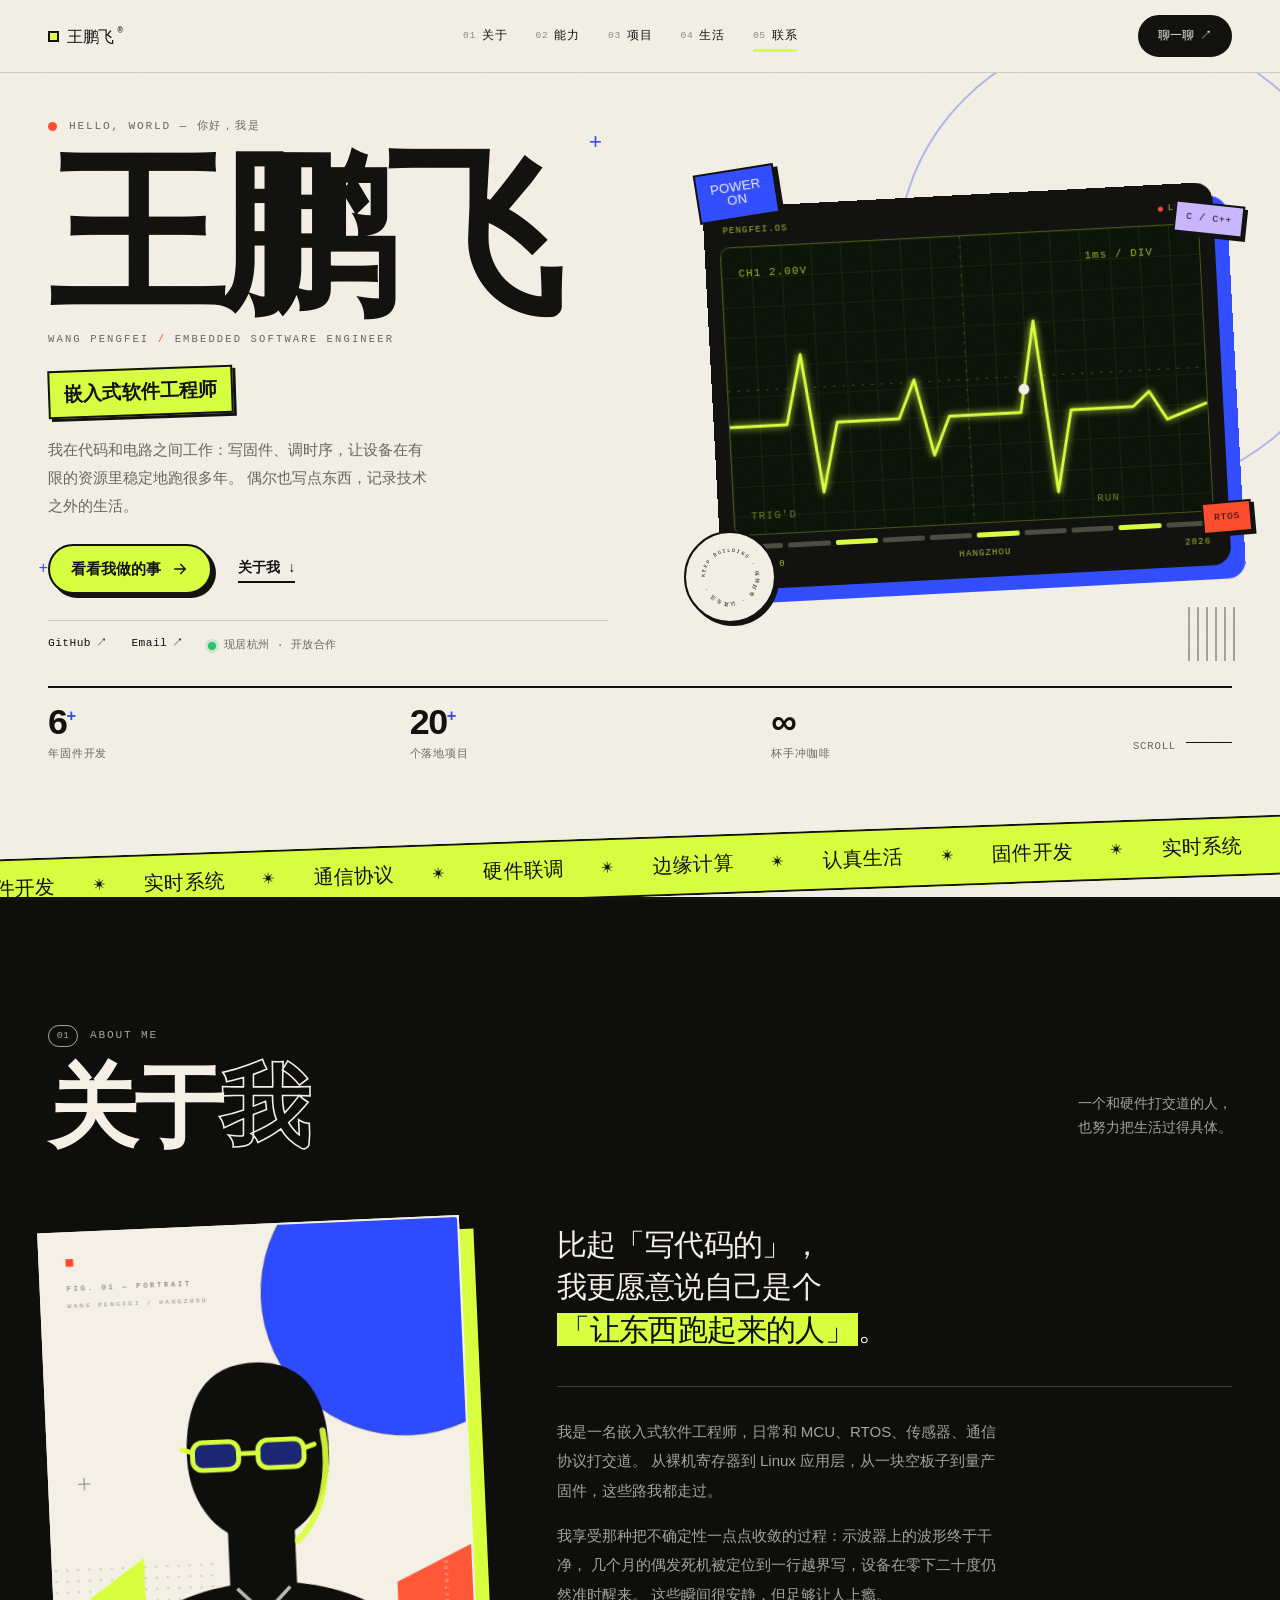
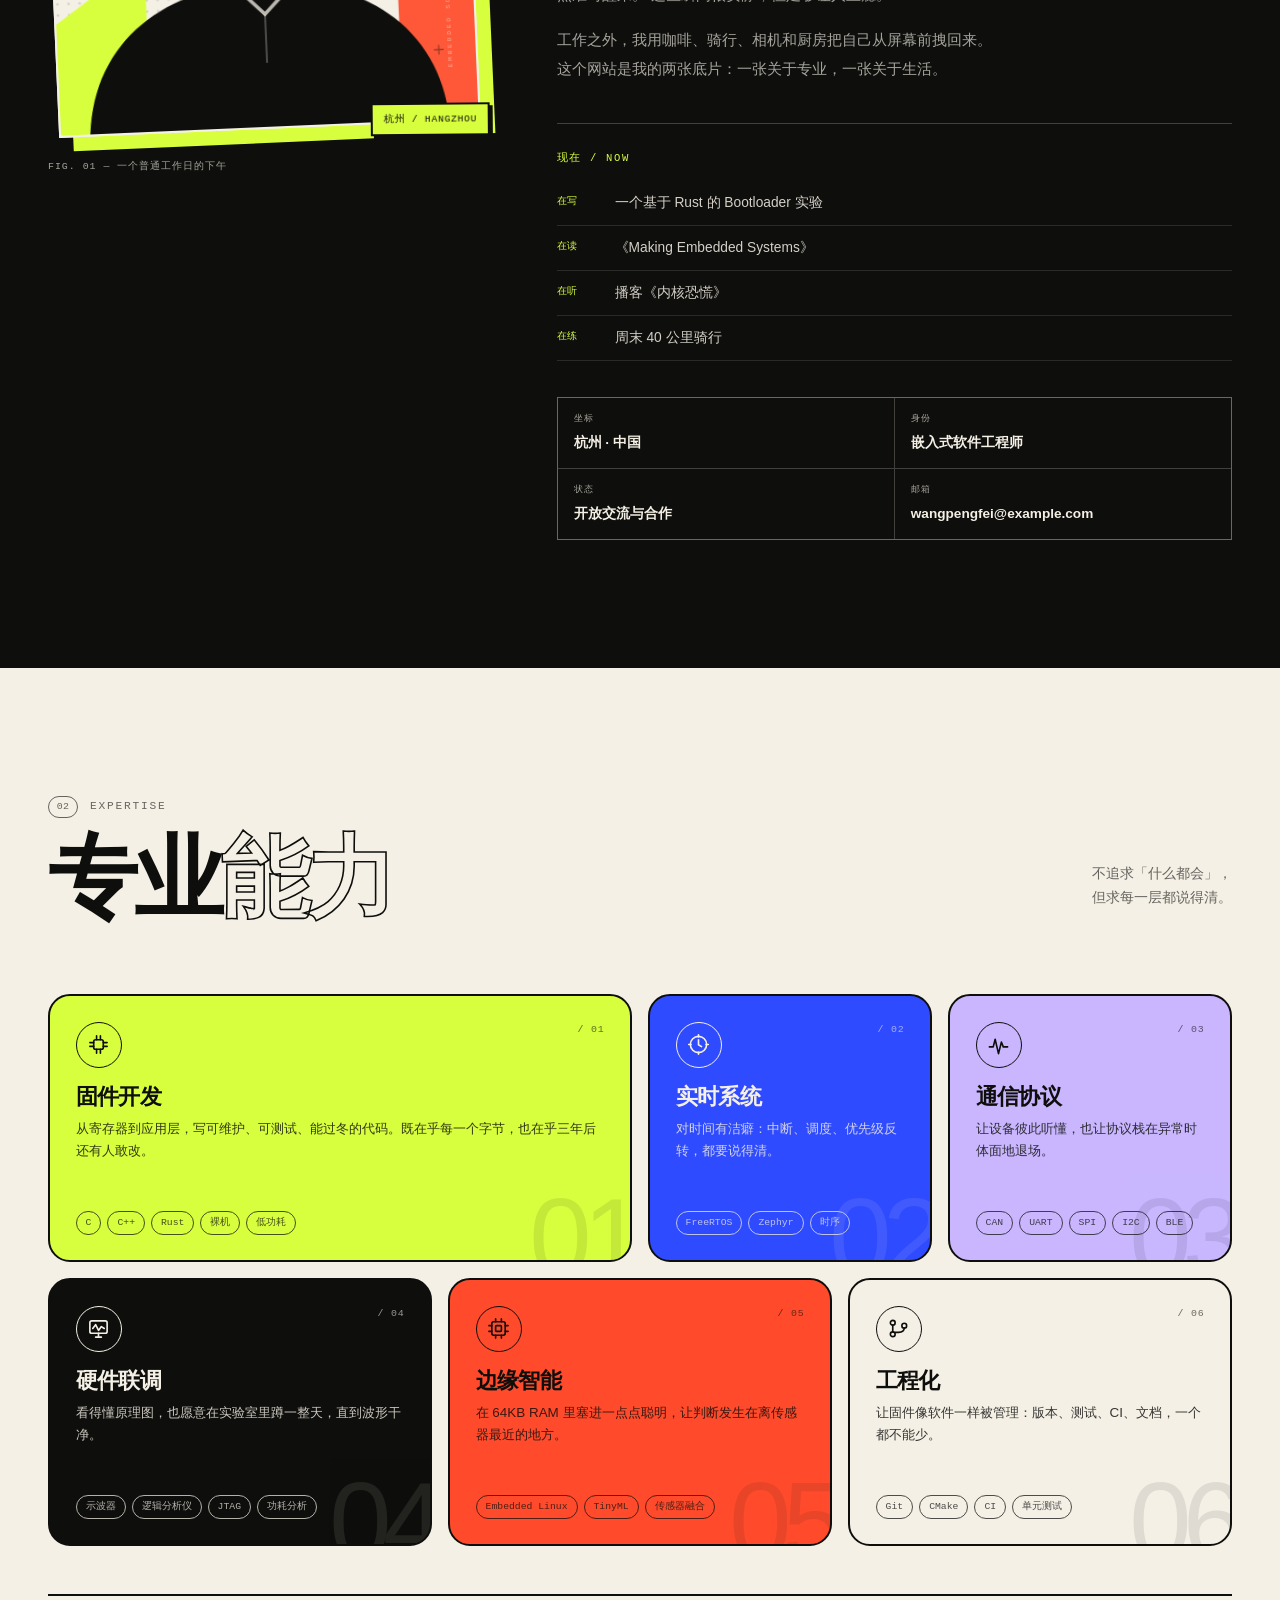
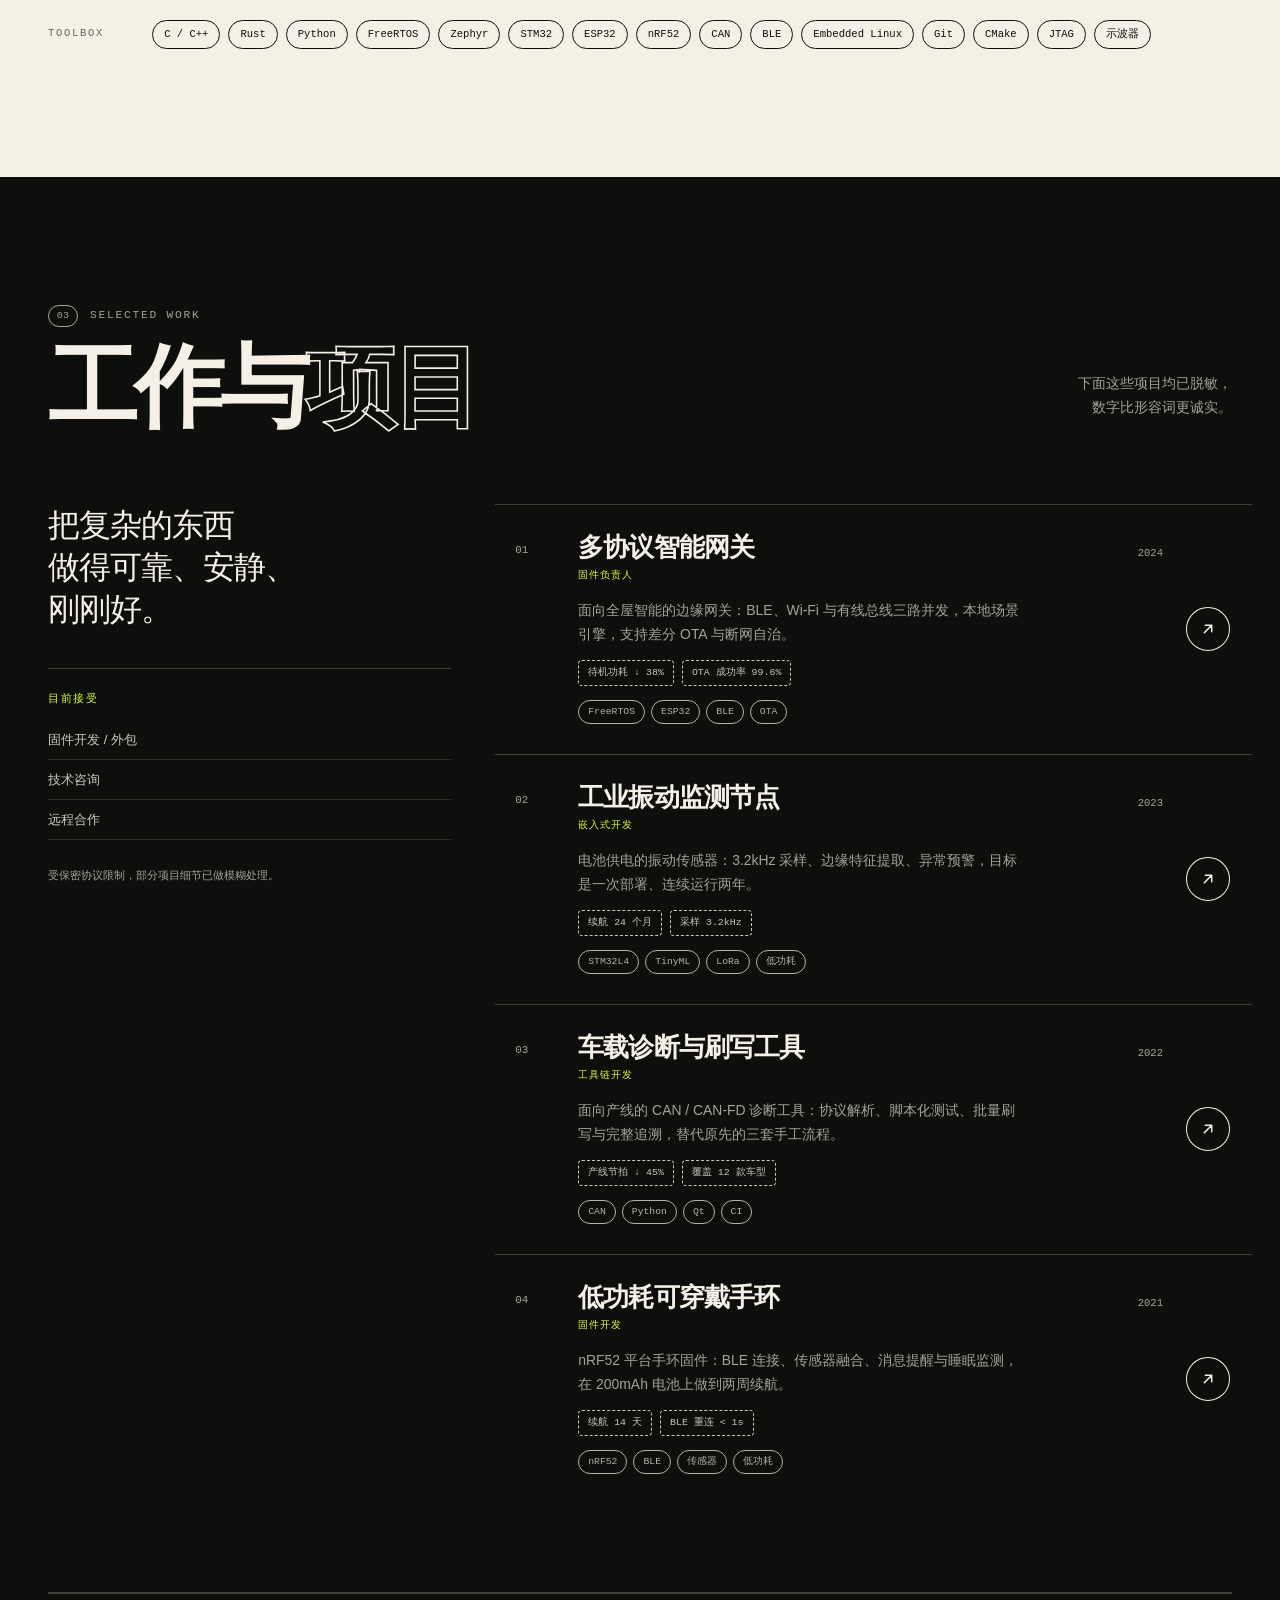
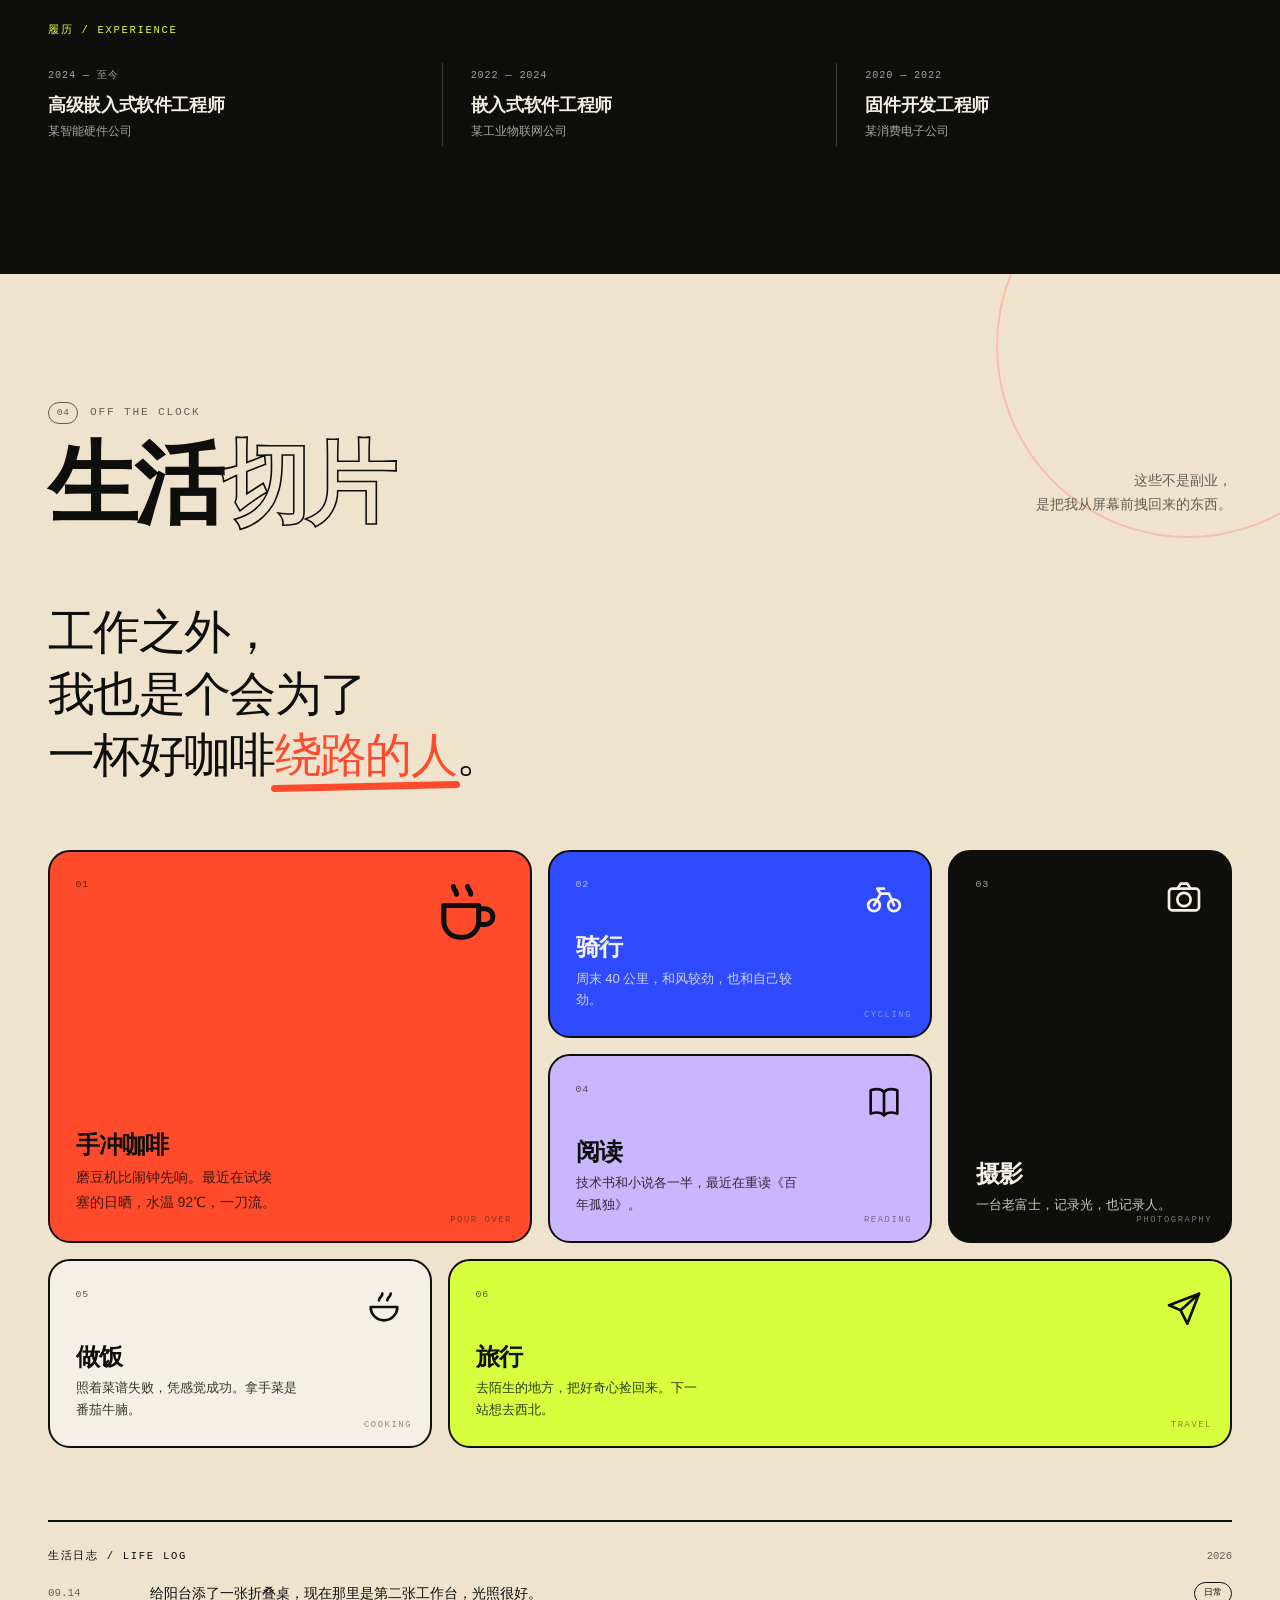
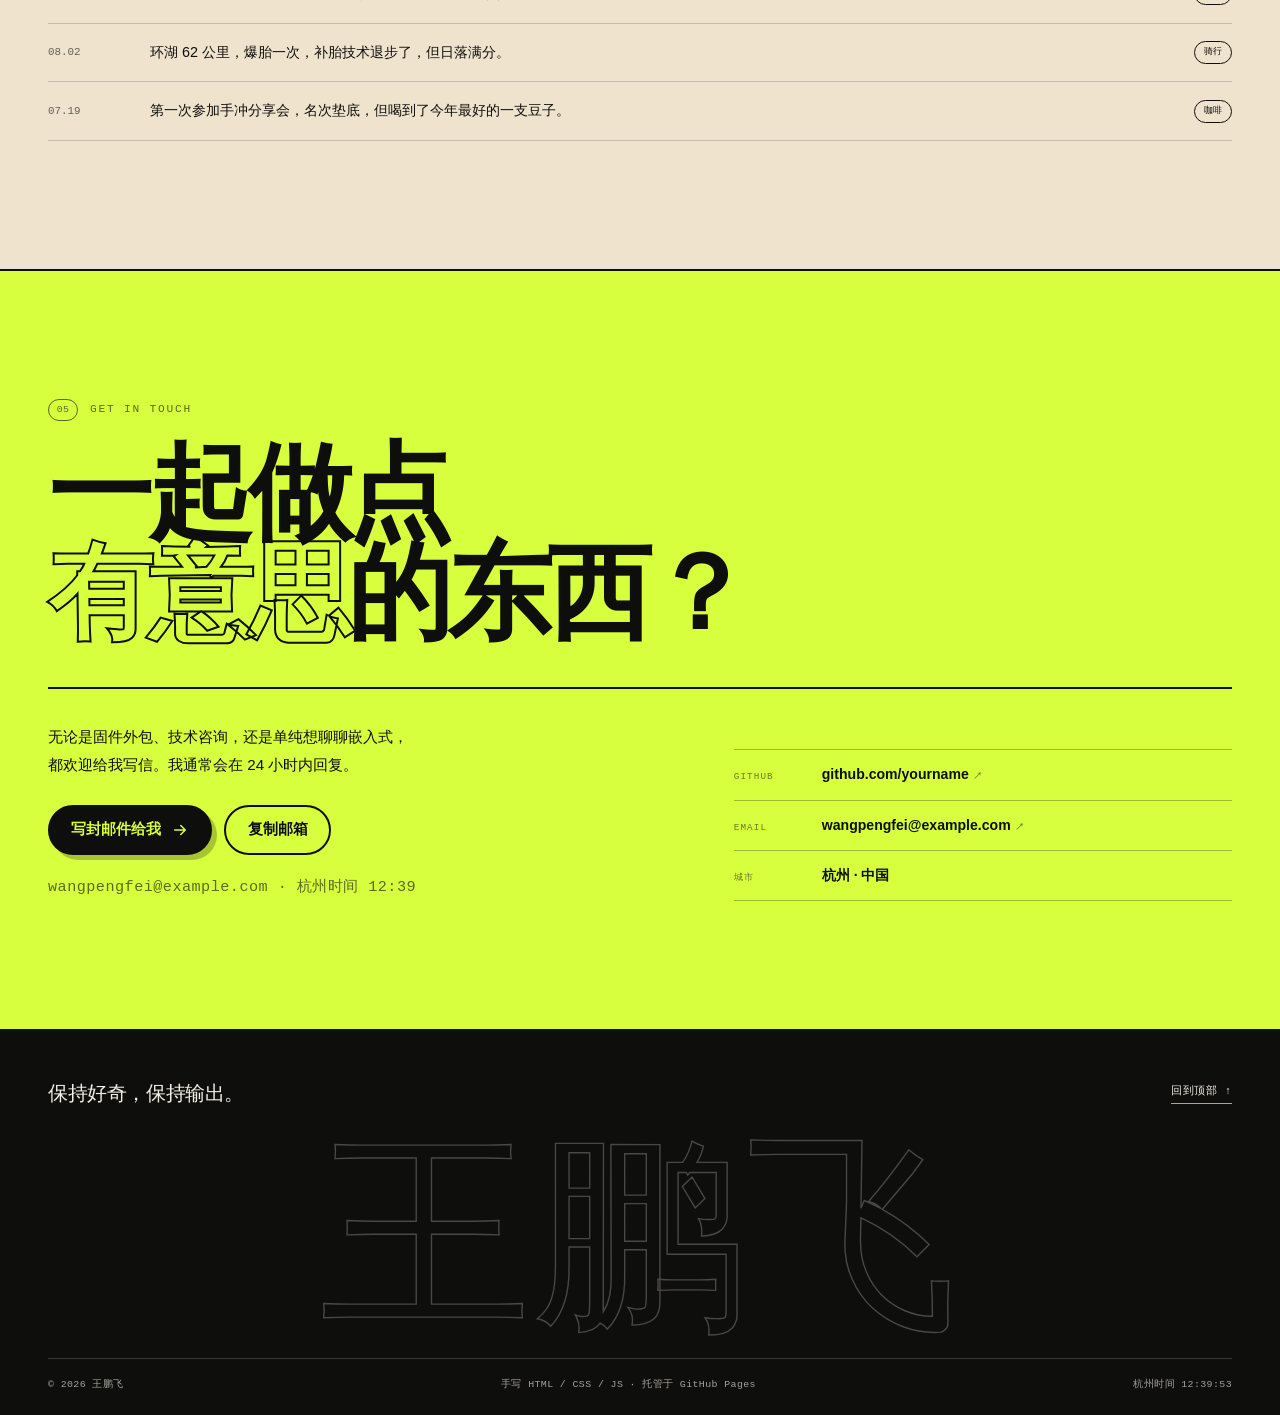
==== index.html @ 404ec899 "Initial personal website" ====
<!DOCTYPE html>
<html lang="zh-CN" class="no-js">
<head>
  <meta charset="utf-8">
  <meta name="viewport" content="width=device-width, initial-scale=1">
  <title>王鹏飞 — 嵌入式软件工程师</title>
  <meta name="description" content="王鹏飞的个人网站：嵌入式软件工程师，写固件、调时序、和示波器较劲，也认真生活。">
  <meta name="author" content="王鹏飞">
  <meta name="theme-color" content="#F4F0E6">
  <link rel="icon" href="assets/img/favicon.svg" type="image/svg+xml">
  <link rel="stylesheet" href="assets/css/style.css">

  <meta property="og:type" content="profile">
  <meta property="og:locale" content="zh_CN">
  <meta property="og:title" content="王鹏飞 — 嵌入式软件工程师">
  <meta property="og:description" content="写固件、调时序，也认真生活。">
  <!-- 有了正式域名后，取消注释并替换成你的地址 -->
  <!-- <link rel="canonical" href="https://yourname.github.io/"> -->
  <!-- <meta property="og:url" content="https://yourname.github.io/"> -->
  <!-- <meta property="og:image" content="https://yourname.github.io/assets/img/og-cover.png"> -->

  <script>document.documentElement.classList.remove('no-js');document.documentElement.classList.add('js');</script>
  <script type="application/ld+json">
  {
    "@context": "https://schema.org",
    "@type": "Person",
    "name": "王鹏飞",
    "jobTitle": "嵌入式软件工程师",
    "description": "嵌入式软件工程师，关注固件开发、实时系统与边缘计算。",
    "url": "https://yourname.github.io/",
    "sameAs": ["https://github.com/yourname"],
    "address": {
      "@type": "PostalAddress",
      "addressLocality": "杭州",
      "addressCountry": "CN"
    }
  }
  </script>
</head>
<body>

  <a class="skip-link" href="#main">跳到主要内容</a>
  <div class="grain" aria-hidden="true"></div>
  <div class="progress" aria-hidden="true"><span id="progressBar"></span></div>

  <header class="site-header" id="siteHeader">
    <div class="header-inner">
      <a class="brand" href="#top" aria-label="王鹏飞，回到页面顶部">
        <span class="brand-dot" aria-hidden="true"></span>
        王鹏飞<span class="brand-reg" aria-hidden="true">®</span>
      </a>

      <nav class="nav" id="siteNav" aria-label="主导航">
        <a href="#about"><span class="nav-num">01</span>关于</a>
        <a href="#skills"><span class="nav-num">02</span>能力</a>
        <a href="#work"><span class="nav-num">03</span>项目</a>
        <a href="#life"><span class="nav-num">04</span>生活</a>
        <a href="#contact"><span class="nav-num">05</span>联系</a>
      </nav>

      <div class="header-actions">
        <a class="header-cta" href="#contact">聊一聊 <span aria-hidden="true">↗</span></a>
        <button class="nav-toggle" id="navToggle" type="button" aria-expanded="false" aria-controls="siteNav">
          <span class="nav-toggle-label">菜单</span>
          <span class="nav-toggle-icon" aria-hidden="true"><i></i><i></i></span>
        </button>
      </div>
    </div>
  </header>

  <main id="main">

    <!-- ============ HERO ============ -->
    <section class="hero" id="top" aria-labelledby="heroTitle">
      <div class="hero-deco" aria-hidden="true">
        <span class="hero-ring"></span>
        <span class="hero-plus hero-plus--1">+</span>
        <span class="hero-plus hero-plus--2">+</span>
        <span class="hero-bars"></span>
      </div>

      <div class="container hero-grid">
        <div class="hero-copy">
          <p class="eyebrow reveal"><span class="pulse-dot" aria-hidden="true"></span>HELLO, WORLD — 你好，我是</p>
          <h1 class="hero-name reveal" id="heroTitle" style="--delay:.06s">王鹏飞</h1>
          <p class="hero-en reveal" style="--delay:.1s">WANG PENGFEI <span aria-hidden="true">/</span> EMBEDDED SOFTWARE ENGINEER</p>
          <p class="hero-role reveal" style="--delay:.16s"><span>嵌入式软件工程师</span></p>
          <p class="hero-intro reveal" style="--delay:.22s">
            我在代码和电路之间工作：写固件、调时序，让设备在有限的资源里稳定地跑很多年。
            偶尔也写点东西，记录技术之外的生活。
          </p>

          <div class="hero-actions reveal" style="--delay:.28s">
            <a class="btn" href="#work">
              看看我做的事
              <svg viewBox="0 0 24 24" fill="none" stroke="currentColor" stroke-width="2" stroke-linecap="round" stroke-linejoin="round" aria-hidden="true"><path d="M5 12h14M13 6l6 6-6 6"/></svg>
            </a>
            <a class="link-arrow" href="#about">关于我 <span aria-hidden="true">↓</span></a>
          </div>

          <ul class="hero-social reveal" style="--delay:.34s">
            <li><a href="https://github.com/yourname" target="_blank" rel="noopener">GitHub <span aria-hidden="true">↗</span></a></li>
            <li><a href="mailto:wangpengfei@example.com">Email <span aria-hidden="true">↗</span></a></li>
            <li class="hero-location"><span class="status-dot" aria-hidden="true"></span>现居杭州 · 开放合作</li>
          </ul>
        </div>

        <div class="hero-visual reveal" style="--delay:.2s">
          <div class="tilt-wrap" data-tilt-wrap>
            <div class="scope" data-tilt>
              <div class="scope-head">
                <span>PENGFEI.OS</span>
                <span class="scope-live"><i aria-hidden="true"></i>LIVE</span>
              </div>

              <div class="scope-screen">
                <svg viewBox="0 0 400 240" role="img" aria-labelledby="scopeTitle scopeDesc">
                  <title id="scopeTitle">示波器波形示意图</title>
                  <desc id="scopeDesc">一条在网格上跳动的信号波形，代表嵌入式系统的实时节拍。</desc>
                  <defs>
                    <pattern id="scopeGrid" width="25" height="25" patternUnits="userSpaceOnUse">
                      <path d="M25 0H0V25" fill="none" stroke="#D8FF3E" stroke-opacity=".13" stroke-width="1"/>
                    </pattern>
                    <filter id="scopeGlow" x="-30%" y="-30%" width="160%" height="160%">
                      <feGaussianBlur stdDeviation="3.2" result="blur"/>
                      <feMerge>
                        <feMergeNode in="blur"/>
                        <feMergeNode in="SourceGraphic"/>
                      </feMerge>
                    </filter>
                  </defs>
                  <rect width="400" height="240" fill="#081005"/>
                  <rect width="400" height="240" fill="url(#scopeGrid)"/>
                  <line x1="0" y1="120" x2="400" y2="120" stroke="#D8FF3E" stroke-opacity=".22" stroke-dasharray="2 6"/>
                  <line x1="200" y1="0" x2="200" y2="240" stroke="#D8FF3E" stroke-opacity=".22" stroke-dasharray="2 6"/>

                  <path id="wavePath" d="M0 150 L34 150 L48 150 L62 92 L76 208 L90 150 L142 150 L156 118 L170 182 L184 150 L244 150 L258 74 L272 218 L286 150 L338 150 L352 138 L366 162 L400 150"
                        fill="none" stroke="#D8FF3E" stroke-width="2.4" stroke-linejoin="round" filter="url(#scopeGlow)"/>
                  <circle class="scope-dot" r="4.5" fill="#F4F0E6">
                    <animateMotion dur="5.5s" repeatCount="indefinite">
                      <mpath href="#wavePath"/>
                    </animateMotion>
                  </circle>

                  <text x="14" y="24" fill="#D8FF3E" fill-opacity=".7" font-family="Consolas, monospace" font-size="9" letter-spacing="1">CH1 2.00V</text>
                  <text x="304" y="24" fill="#D8FF3E" fill-opacity=".7" font-family="Consolas, monospace" font-size="9" letter-spacing="1">1ms / DIV</text>
                  <text x="14" y="228" fill="#D8FF3E" fill-opacity=".45" font-family="Consolas, monospace" font-size="9" letter-spacing="1">TRIG'D</text>
                  <text x="304" y="228" fill="#D8FF3E" fill-opacity=".45" font-family="Consolas, monospace" font-size="9" letter-spacing="1">RUN</text>
                </svg>
              </div>

              <div class="scope-pins" aria-hidden="true">
                <i></i><i></i><i></i><i></i><i></i><i></i><i></i><i></i><i></i><i></i>
              </div>

              <div class="scope-foot">
                <span>FW v1.0</span>
                <span>HANGZHOU</span>
                <span>2026</span>
              </div>
            </div>
          </div>

          <div class="sticker" aria-hidden="true">POWER<br>ON</div>
          <div class="badge-spin" aria-hidden="true">
            <svg viewBox="0 0 120 120">
              <defs>
                <path id="badgeCircle" d="M60,60 m-42,0 a42,42 0 1,1 84,0 a42,42 0 1,1 -84,0"/>
              </defs>
              <text font-size="8.4" letter-spacing="2.6" fill="#0E0E0C" font-family="Consolas, monospace">
                <textPath href="#badgeCircle">KEEP BUILDING · 保持好奇 · 认真生活 · </textPath>
              </text>
            </svg>
          </div>
          <div class="float-tag float-tag--1" aria-hidden="true">C / C++</div>
          <div class="float-tag float-tag--2" aria-hidden="true">RTOS</div>
        </div>
      </div>

      <div class="container hero-stats reveal">
        <div><strong>6<sup>+</sup></strong><span>年固件开发</span></div>
        <div><strong>20<sup>+</sup></strong><span>个落地项目</span></div>
        <div><strong>∞</strong><span>杯手冲咖啡</span></div>
        <a class="scroll-hint" href="#about" aria-label="向下滚动到关于我">
          <span>SCROLL</span>
          <span class="scroll-hint-line" aria-hidden="true"></span>
        </a>
      </div>
    </section>

    <!-- ============ TICKER ============ -->
    <div class="ticker-wrap" aria-hidden="true">
      <div class="ticker">
        <div class="ticker-track">
          <div class="ticker-group">
            <span>固件开发</span><span class="sep">✳</span>
            <span>实时系统</span><span class="sep">✳</span>
            <span>通信协议</span><span class="sep">✳</span>
            <span>硬件联调</span><span class="sep">✳</span>
            <span>边缘计算</span><span class="sep">✳</span>
            <span>认真生活</span><span class="sep">✳</span>
          </div>
          <div class="ticker-group">
            <span>固件开发</span><span class="sep">✳</span>
            <span>实时系统</span><span class="sep">✳</span>
            <span>通信协议</span><span class="sep">✳</span>
            <span>硬件联调</span><span class="sep">✳</span>
            <span>边缘计算</span><span class="sep">✳</span>
            <span>认真生活</span><span class="sep">✳</span>
          </div>
        </div>
      </div>
    </div>

    <!-- ============ ABOUT ============ -->
    <section class="section section--dark about" id="about" aria-labelledby="aboutTitle">
      <div class="container">
        <div class="section-head">
          <div>
            <p class="eyebrow reveal"><span class="eyebrow-num">01</span>ABOUT ME</p>
            <h2 class="section-title reveal" id="aboutTitle">关于<span class="outline">我</span></h2>
          </div>
          <p class="section-note reveal">一个和硬件打交道的人，<br>也努力把生活过得具体。</p>
        </div>

        <div class="about-grid">
          <div class="about-media reveal">
            <div class="portrait-frame tilt-wrap" data-tilt-wrap>
              <img src="assets/img/portrait.svg" alt="王鹏飞的头像插画，占位图，可替换为真人照片" width="600" height="720" data-tilt>
              <span class="portrait-tag">杭州 / HANGZHOU</span>
            </div>
            <p class="media-caption">FIG. 01 — 一个普通工作日的下午</p>
          </div>

          <div class="about-copy">
            <p class="about-lead reveal">
              比起「写代码的」，<br>
              我更愿意说自己是个<br>
              <mark>「让东西跑起来的人」</mark>。
            </p>

            <div class="about-text reveal">
              <p>
                我是一名嵌入式软件工程师，日常和 MCU、RTOS、传感器、通信协议打交道。
                从裸机寄存器到 Linux 应用层，从一块空板子到量产固件，这些路我都走过。
              </p>
              <p>
                我享受那种把不确定性一点点收敛的过程：示波器上的波形终于干净，
                几个月的偶发死机被定位到一行越界写，设备在零下二十度仍然准时醒来。
                这些瞬间很安静，但足够让人上瘾。
              </p>
              <p>
                工作之外，我用咖啡、骑行、相机和厨房把自己从屏幕前拽回来。
                这个网站是我的两张底片：一张关于专业，一张关于生活。
              </p>
            </div>

            <div class="now reveal">
              <p class="mini-label">现在 / NOW</p>
              <ul>
                <li><span>在写</span>一个基于 Rust 的 Bootloader 实验</li>
                <li><span>在读</span>《Making Embedded Systems》</li>
                <li><span>在听</span>播客《内核恐慌》</li>
                <li><span>在练</span>周末 40 公里骑行</li>
              </ul>
            </div>

            <dl class="facts reveal">
              <div><dt>坐标</dt><dd>杭州 · 中国</dd></div>
              <div><dt>身份</dt><dd>嵌入式软件工程师</dd></div>
              <div><dt>状态</dt><dd>开放交流与合作</dd></div>
              <div><dt>邮箱</dt><dd>wangpengfei@example.com</dd></div>
            </dl>
          </div>
        </div>
      </div>
    </section>

    <!-- ============ SKILLS ============ -->
    <section class="section skills" id="skills" aria-labelledby="skillsTitle">
      <div class="container">
        <div class="section-head">
          <div>
            <p class="eyebrow reveal"><span class="eyebrow-num">02</span>EXPERTISE</p>
            <h2 class="section-title reveal" id="skillsTitle">专业<span class="outline">能力</span></h2>
          </div>
          <p class="section-note reveal">不追求「什么都会」，<br>但求每一层都说得清。</p>
        </div>

        <div class="bento">
          <article class="skill-card skill-card--acid skill-card--wide reveal">
            <div class="skill-top">
              <span class="skill-icon" aria-hidden="true">
                <svg viewBox="0 0 24 24" fill="none" stroke="currentColor" stroke-width="1.7" stroke-linecap="round" stroke-linejoin="round"><rect x="7" y="7" width="10" height="10" rx="2"/><path d="M10 3v4M14 3v4M10 17v4M14 17v4M3 10h4M3 14h4M17 10h4M17 14h4"/></svg>
              </span>
              <span class="skill-index">/ 01</span>
            </div>
            <div class="skill-body">
              <h3>固件开发</h3>
              <p>从寄存器到应用层，写可维护、可测试、能过冬的代码。既在乎每一个字节，也在乎三年后还有人敢改。</p>
            </div>
            <ul class="tags"><li>C</li><li>C++</li><li>Rust</li><li>裸机</li><li>低功耗</li></ul>
            <span class="skill-ghost" aria-hidden="true">01</span>
          </article>

          <article class="skill-card skill-card--blue reveal" style="--delay:.05s">
            <div class="skill-top">
              <span class="skill-icon" aria-hidden="true">
                <svg viewBox="0 0 24 24" fill="none" stroke="currentColor" stroke-width="1.7" stroke-linecap="round" stroke-linejoin="round"><circle cx="12" cy="12" r="8.5"/><path d="M12 7v5.2l3.2 2"/><path d="M12 1.8v2.4M12 19.8v2.4M1.8 12h2.4M19.8 12h2.4"/></svg>
              </span>
              <span class="skill-index">/ 02</span>
            </div>
            <div class="skill-body">
              <h3>实时系统</h3>
              <p>对时间有洁癖：中断、调度、优先级反转，都要说得清。</p>
            </div>
            <ul class="tags"><li>FreeRTOS</li><li>Zephyr</li><li>时序</li></ul>
            <span class="skill-ghost" aria-hidden="true">02</span>
          </article>

          <article class="skill-card skill-card--lilac reveal" style="--delay:.1s">
            <div class="skill-top">
              <span class="skill-icon" aria-hidden="true">
                <svg viewBox="0 0 24 24" fill="none" stroke="currentColor" stroke-width="1.7" stroke-linecap="round" stroke-linejoin="round"><path d="M2.5 14.5h4l2-8 3.5 15 3-12 2 5h4.5"/></svg>
              </span>
              <span class="skill-index">/ 03</span>
            </div>
            <div class="skill-body">
              <h3>通信协议</h3>
              <p>让设备彼此听懂，也让协议栈在异常时体面地退场。</p>
            </div>
            <ul class="tags"><li>CAN</li><li>UART</li><li>SPI</li><li>I2C</li><li>BLE</li></ul>
            <span class="skill-ghost" aria-hidden="true">03</span>
          </article>

          <article class="skill-card skill-card--ink reveal">
            <div class="skill-top">
              <span class="skill-icon" aria-hidden="true">
                <svg viewBox="0 0 24 24" fill="none" stroke="currentColor" stroke-width="1.7" stroke-linecap="round" stroke-linejoin="round"><rect x="3" y="4" width="18" height="13" rx="2"/><path d="M6 12l3-4 3 6 3-4 3 2"/><path d="M9 21h6M12 17v4"/></svg>
              </span>
              <span class="skill-index">/ 04</span>
            </div>
            <div class="skill-body">
              <h3>硬件联调</h3>
              <p>看得懂原理图，也愿意在实验室里蹲一整天，直到波形干净。</p>
            </div>
            <ul class="tags"><li>示波器</li><li>逻辑分析仪</li><li>JTAG</li><li>功耗分析</li></ul>
            <span class="skill-ghost" aria-hidden="true">04</span>
          </article>

          <article class="skill-card skill-card--verm reveal" style="--delay:.05s">
            <div class="skill-top">
              <span class="skill-icon" aria-hidden="true">
                <svg viewBox="0 0 24 24" fill="none" stroke="currentColor" stroke-width="1.7" stroke-linecap="round" stroke-linejoin="round"><rect x="5" y="5" width="14" height="14" rx="2"/><rect x="9" y="9" width="6" height="6" rx="1"/><path d="M9 2v3M15 2v3M9 19v3M15 19v3M2 9h3M2 15h3M19 9h3M19 15h3"/></svg>
              </span>
              <span class="skill-index">/ 05</span>
            </div>
            <div class="skill-body">
              <h3>边缘智能</h3>
              <p>在 64KB RAM 里塞进一点点聪明，让判断发生在离传感器最近的地方。</p>
            </div>
            <ul class="tags"><li>Embedded Linux</li><li>TinyML</li><li>传感器融合</li></ul>
            <span class="skill-ghost" aria-hidden="true">05</span>
          </article>

          <article class="skill-card skill-card--paper reveal" style="--delay:.1s">
            <div class="skill-top">
              <span class="skill-icon" aria-hidden="true">
                <svg viewBox="0 0 24 24" fill="none" stroke="currentColor" stroke-width="1.7" stroke-linecap="round" stroke-linejoin="round"><circle cx="6" cy="6" r="2.5"/><circle cx="6" cy="18" r="2.5"/><circle cx="18" cy="9" r="2.5"/><path d="M6 8.5v7"/><path d="M18 11.5c0 3.2-3 4.5-6 4.5H8.5"/></svg>
              </span>
              <span class="skill-index">/ 06</span>
            </div>
            <div class="skill-body">
              <h3>工程化</h3>
              <p>让固件像软件一样被管理：版本、测试、CI、文档，一个都不能少。</p>
            </div>
            <ul class="tags"><li>Git</li><li>CMake</li><li>CI</li><li>单元测试</li></ul>
            <span class="skill-ghost" aria-hidden="true">06</span>
          </article>
        </div>

        <div class="toolbox reveal">
          <p class="mini-label">TOOLBOX</p>
          <ul>
            <li>C / C++</li><li>Rust</li><li>Python</li><li>FreeRTOS</li><li>Zephyr</li>
            <li>STM32</li><li>ESP32</li><li>nRF52</li><li>CAN</li><li>BLE</li>
            <li>Embedded Linux</li><li>Git</li><li>CMake</li><li>JTAG</li><li>示波器</li>
          </ul>
        </div>
      </div>
    </section>

    <!-- ============ WORK ============ -->
    <section class="section section--dark work" id="work" aria-labelledby="workTitle">
      <div class="container">
        <div class="section-head">
          <div>
            <p class="eyebrow reveal"><span class="eyebrow-num">03</span>SELECTED WORK</p>
            <h2 class="section-title reveal" id="workTitle">工作与<span class="outline">项目</span></h2>
          </div>
          <p class="section-note reveal">下面这些项目均已脱敏，<br>数字比形容词更诚实。</p>
        </div>

        <div class="work-grid">
          <aside class="work-aside reveal">
            <p class="work-statement">把复杂的东西<br>做得可靠、安静、<br>刚刚好。</p>
            <div class="work-meta">
              <p class="mini-label">目前接受</p>
              <ul>
                <li>固件开发 / 外包</li>
                <li>技术咨询</li>
                <li>远程合作</li>
              </ul>
            </div>
            <p class="work-note">受保密协议限制，部分项目细节已做模糊处理。</p>
          </aside>

          <div class="projects">
            <article class="project reveal">
              <div class="project-index">01</div>
              <div class="project-main">
                <div class="project-head">
                  <h3>多协议智能网关</h3>
                  <span class="project-year">2024</span>
                </div>
                <p class="project-role">固件负责人</p>
                <p class="project-desc">面向全屋智能的边缘网关：BLE、Wi-Fi 与有线总线三路并发，本地场景引擎，支持差分 OTA 与断网自治。</p>
                <ul class="project-metrics">
                  <li>待机功耗 ↓ 38%</li>
                  <li>OTA 成功率 99.6%</li>
                </ul>
                <ul class="tags"><li>FreeRTOS</li><li>ESP32</li><li>BLE</li><li>OTA</li></ul>
              </div>
              <span class="project-arrow" aria-hidden="true">
                <svg viewBox="0 0 24 24" fill="none" stroke="currentColor" stroke-width="2" stroke-linecap="round" stroke-linejoin="round"><path d="M5 12h14M13 6l6 6-6 6"/></svg>
              </span>
            </article>

            <article class="project reveal">
              <div class="project-index">02</div>
              <div class="project-main">
                <div class="project-head">
                  <h3>工业振动监测节点</h3>
                  <span class="project-year">2023</span>
                </div>
                <p class="project-role">嵌入式开发</p>
                <p class="project-desc">电池供电的振动传感器：3.2kHz 采样、边缘特征提取、异常预警，目标是一次部署、连续运行两年。</p>
                <ul class="project-metrics">
                  <li>续航 24 个月</li>
                  <li>采样 3.2kHz</li>
                </ul>
                <ul class="tags"><li>STM32L4</li><li>TinyML</li><li>LoRa</li><li>低功耗</li></ul>
              </div>
              <span class="project-arrow" aria-hidden="true">
                <svg viewBox="0 0 24 24" fill="none" stroke="currentColor" stroke-width="2" stroke-linecap="round" stroke-linejoin="round"><path d="M5 12h14M13 6l6 6-6 6"/></svg>
              </span>
            </article>

            <article class="project reveal">
              <div class="project-index">03</div>
              <div class="project-main">
                <div class="project-head">
                  <h3>车载诊断与刷写工具</h3>
                  <span class="project-year">2022</span>
                </div>
                <p class="project-role">工具链开发</p>
                <p class="project-desc">面向产线的 CAN / CAN-FD 诊断工具：协议解析、脚本化测试、批量刷写与完整追溯，替代原先的三套手工流程。</p>
                <ul class="project-metrics">
                  <li>产线节拍 ↓ 45%</li>
                  <li>覆盖 12 款车型</li>
                </ul>
                <ul class="tags"><li>CAN</li><li>Python</li><li>Qt</li><li>CI</li></ul>
              </div>
              <span class="project-arrow" aria-hidden="true">
                <svg viewBox="0 0 24 24" fill="none" stroke="currentColor" stroke-width="2" stroke-linecap="round" stroke-linejoin="round"><path d="M5 12h14M13 6l6 6-6 6"/></svg>
              </span>
            </article>

            <article class="project reveal">
              <div class="project-index">04</div>
              <div class="project-main">
                <div class="project-head">
                  <h3>低功耗可穿戴手环</h3>
                  <span class="project-year">2021</span>
                </div>
                <p class="project-role">固件开发</p>
                <p class="project-desc">nRF52 平台手环固件：BLE 连接、传感器融合、消息提醒与睡眠监测，在 200mAh 电池上做到两周续航。</p>
                <ul class="project-metrics">
                  <li>续航 14 天</li>
                  <li>BLE 重连 &lt; 1s</li>
                </ul>
                <ul class="tags"><li>nRF52</li><li>BLE</li><li>传感器</li><li>低功耗</li></ul>
              </div>
              <span class="project-arrow" aria-hidden="true">
                <svg viewBox="0 0 24 24" fill="none" stroke="currentColor" stroke-width="2" stroke-linecap="round" stroke-linejoin="round"><path d="M5 12h14M13 6l6 6-6 6"/></svg>
              </span>
            </article>
          </div>
        </div>

        <div class="experience reveal">
          <p class="mini-label">履历 / EXPERIENCE</p>
          <div class="exp-grid">
            <div class="exp-item">
              <p class="exp-year">2024 — 至今</p>
              <h3>高级嵌入式软件工程师</h3>
              <p>某智能硬件公司</p>
            </div>
            <div class="exp-item">
              <p class="exp-year">2022 — 2024</p>
              <h3>嵌入式软件工程师</h3>
              <p>某工业物联网公司</p>
            </div>
            <div class="exp-item">
              <p class="exp-year">2020 — 2022</p>
              <h3>固件开发工程师</h3>
              <p>某消费电子公司</p>
            </div>
          </div>
        </div>
      </div>
    </section>

    <!-- ============ LIFE ============ -->
    <section class="section life" id="life" aria-labelledby="lifeTitle">
      <span class="life-blob" aria-hidden="true"></span>
      <div class="container">
        <div class="section-head">
          <div>
            <p class="eyebrow reveal"><span class="eyebrow-num">04</span>OFF THE CLOCK</p>
            <h2 class="section-title reveal" id="lifeTitle">生活<span class="outline">切片</span></h2>
          </div>
          <p class="section-note reveal">这些不是副业，<br>是把我从屏幕前拽回来的东西。</p>
        </div>

        <p class="life-statement reveal">
          工作之外，<br>
          我也是个会为了<br>
          一杯好咖啡<span class="scribble">绕路的人</span>。
        </p>

        <div class="life-grid">
          <article class="life-card life-card--coffee reveal">
            <div class="life-card-top">
              <span class="life-index">01</span>
              <span class="life-icon" aria-hidden="true">
                <svg viewBox="0 0 24 24" fill="none" stroke="currentColor" stroke-width="1.6" stroke-linecap="round" stroke-linejoin="round"><path d="M5 9h11v5a5 5 0 0 1-5 5h-1a5 5 0 0 1-5-5V9Z"/><path d="M16 10h2a2.5 2.5 0 0 1 0 5h-2"/><path d="M8 3c0 1 1 1.2 1 2.4M12.5 3c0 1 1 1.2 1 2.4"/></svg>
              </span>
            </div>
            <div class="life-card-body">
              <h3>手冲咖啡</h3>
              <p>磨豆机比闹钟先响。最近在试埃塞的日晒，水温 92℃，一刀流。</p>
            </div>
            <span class="life-en" aria-hidden="true">POUR OVER</span>
          </article>

          <article class="life-card life-card--cycling reveal" style="--delay:.05s">
            <div class="life-card-top">
              <span class="life-index">02</span>
              <span class="life-icon" aria-hidden="true">
                <svg viewBox="0 0 24 24" fill="none" stroke="currentColor" stroke-width="1.6" stroke-linecap="round" stroke-linejoin="round"><circle cx="6" cy="17" r="3.5"/><circle cx="18" cy="17" r="3.5"/><path d="M6 17l4-7h5l3 7"/><path d="M10 10L8 7h4"/></svg>
              </span>
            </div>
            <div class="life-card-body">
              <h3>骑行</h3>
              <p>周末 40 公里，和风较劲，也和自己较劲。</p>
            </div>
            <span class="life-en" aria-hidden="true">CYCLING</span>
          </article>

          <article class="life-card life-card--photo reveal" style="--delay:.1s">
            <div class="life-card-top">
              <span class="life-index">03</span>
              <span class="life-icon" aria-hidden="true">
                <svg viewBox="0 0 24 24" fill="none" stroke="currentColor" stroke-width="1.6" stroke-linecap="round" stroke-linejoin="round"><rect x="3" y="7" width="18" height="13" rx="2"/><circle cx="12" cy="13.5" r="4"/><path d="M8 7l2-3h4l2 3"/></svg>
              </span>
            </div>
            <div class="life-card-body">
              <h3>摄影</h3>
              <p>一台老富士，记录光，也记录人。</p>
            </div>
            <span class="life-en" aria-hidden="true">PHOTOGRAPHY</span>
          </article>

          <article class="life-card life-card--reading reveal" style="--delay:.05s">
            <div class="life-card-top">
              <span class="life-index">04</span>
              <span class="life-icon" aria-hidden="true">
                <svg viewBox="0 0 24 24" fill="none" stroke="currentColor" stroke-width="1.6" stroke-linecap="round" stroke-linejoin="round"><path d="M12 6c-2-2-5-2-8-1v14c3-1 6-1 8 1 2-2 5-2 8-1V5c-3-1-6-1-8 1Z"/><path d="M12 6v14"/></svg>
              </span>
            </div>
            <div class="life-card-body">
              <h3>阅读</h3>
              <p>技术书和小说各一半，最近在重读《百年孤独》。</p>
            </div>
            <span class="life-en" aria-hidden="true">READING</span>
          </article>

          <article class="life-card life-card--cooking reveal" style="--delay:.1s">
            <div class="life-card-top">
              <span class="life-index">05</span>
              <span class="life-icon" aria-hidden="true">
                <svg viewBox="0 0 24 24" fill="none" stroke="currentColor" stroke-width="1.6" stroke-linecap="round" stroke-linejoin="round"><path d="M4 12h16a8 8 0 0 1-16 0Z"/><path d="M9 8c0-2 2-2 2-4M14 8c0-2 2-2 2-4"/></svg>
              </span>
            </div>
            <div class="life-card-body">
              <h3>做饭</h3>
              <p>照着菜谱失败，凭感觉成功。拿手菜是番茄牛腩。</p>
            </div>
            <span class="life-en" aria-hidden="true">COOKING</span>
          </article>

          <article class="life-card life-card--travel reveal" style="--delay:.15s">
            <div class="life-card-top">
              <span class="life-index">06</span>
              <span class="life-icon" aria-hidden="true">
                <svg viewBox="0 0 24 24" fill="none" stroke="currentColor" stroke-width="1.6" stroke-linecap="round" stroke-linejoin="round"><path d="M3 11l18-7-7 18-4-8-7-3Z"/><path d="M21 4L10 14"/></svg>
              </span>
            </div>
            <div class="life-card-body">
              <h3>旅行</h3>
              <p>去陌生的地方，把好奇心捡回来。下一站想去西北。</p>
            </div>
            <span class="life-en" aria-hidden="true">TRAVEL</span>
          </article>
        </div>

        <div class="life-log reveal">
          <div class="life-log-head">
            <p class="mini-label">生活日志 / LIFE LOG</p>
            <span>2026</span>
          </div>
          <ul>
            <li>
              <time datetime="2026-09-14">09.14</time>
              <p>给阳台添了一张折叠桌，现在那里是第二张工作台，光照很好。</p>
              <span class="life-log-tag">日常</span>
            </li>
            <li>
              <time datetime="2026-08-02">08.02</time>
              <p>环湖 62 公里，爆胎一次，补胎技术退步了，但日落满分。</p>
              <span class="life-log-tag">骑行</span>
            </li>
            <li>
              <time datetime="2026-07-19">07.19</time>
              <p>第一次参加手冲分享会，名次垫底，但喝到了今年最好的一支豆子。</p>
              <span class="life-log-tag">咖啡</span>
            </li>
          </ul>
        </div>
      </div>
    </section>

    <!-- ============ CONTACT ============ -->
    <section class="section contact" id="contact" aria-labelledby="contactTitle">
      <div class="container">
        <p class="eyebrow reveal"><span class="eyebrow-num">05</span>GET IN TOUCH</p>
        <h2 class="contact-title reveal" id="contactTitle">
          一起做点<br>
          <span class="outline">有意思</span>的东西？
        </h2>

        <div class="contact-grid">
          <div class="contact-copy reveal">
            <p>
              无论是固件外包、技术咨询，还是单纯想聊聊嵌入式，
              都欢迎给我写信。我通常会在 24 小时内回复。
            </p>
            <div class="contact-actions">
              <a class="btn btn--dark" href="mailto:wangpengfei@example.com">
                写封邮件给我
                <svg viewBox="0 0 24 24" fill="none" stroke="currentColor" stroke-width="2" stroke-linecap="round" stroke-linejoin="round" aria-hidden="true"><path d="M5 12h14M13 6l6 6-6 6"/></svg>
              </a>
              <button class="btn btn--ghost" type="button" data-copy-email>复制邮箱</button>
            </div>
            <p class="contact-note">wangpengfei@example.com · 杭州时间 <span id="contactTime">--:--</span></p>
          </div>

          <ul class="contact-links reveal">
            <li><span>GitHub</span><a href="https://github.com/yourname" target="_blank" rel="noopener">github.com/yourname <span aria-hidden="true">↗</span></a></li>
            <li><span>Email</span><a href="mailto:wangpengfei@example.com">wangpengfei@example.com <span aria-hidden="true">↗</span></a></li>
            <li><span>城市</span><p>杭州 · 中国</p></li>
          </ul>
        </div>
      </div>
    </section>
  </main>

  <footer class="site-footer">
    <div class="container footer-top">
      <p class="footer-cta">保持好奇，保持输出。</p>
      <a class="back-top" href="#top">回到顶部 <span aria-hidden="true">↑</span></a>
    </div>

    <div class="footer-name" aria-hidden="true">王鹏飞</div>

    <div class="container footer-bottom">
      <p>© <span data-year>2026</span> 王鹏飞</p>
      <p>手写 HTML / CSS / JS · 托管于 GitHub Pages</p>
      <p class="footer-time">杭州时间 <span id="localTime">--:--:--</span></p>
    </div>
  </footer>

  <div class="toast" id="toast" role="status" aria-live="polite"></div>

  <script src="assets/js/main.js" defer></script>
</body>
</html>
---- assets/css/style.css ----
/* =========================================================
   王鹏飞 · 个人网站
   手写 CSS，无框架、无外部字体、无构建步骤
   结构：变量 / 基础 / 组件 / 各区块 / 响应式 / 动效偏好
   ========================================================= */

/* ---------- 1. 设计变量 ---------- */
:root {
  --ink: #0e0e0c;
  --ink-soft: #191916;
  --paper: #f4f0e6;
  --paper-dim: #e6dfd0;
  --acid: #d8ff3e;
  --blue: #2f4bff;
  --verm: #ff4b2b;
  --lilac: #c9b6ff;
  --sand: #efe3ce;

  --muted: rgba(14, 14, 12, 0.62);
  --muted-soft: rgba(14, 14, 12, 0.45);
  --muted-dark: rgba(244, 240, 230, 0.66);

  --line: rgba(14, 14, 12, 0.16);
  --line-dark: rgba(244, 240, 230, 0.22);

  --radius: 22px;
  --shadow: 8px 8px 0 var(--ink);
  --container: 1240px;
  --pad: clamp(20px, 4vw, 48px);
  --section-y: clamp(80px, 10vw, 140px);

  --font-display: "Arial Black", "Helvetica Neue", "PingFang SC", "Hiragino Sans GB", "Microsoft YaHei", sans-serif;
  --font-body: -apple-system, BlinkMacSystemFont, "Segoe UI", "PingFang SC", "Hiragino Sans GB", "Microsoft YaHei", sans-serif;
  --font-mono: "Cascadia Code", "JetBrains Mono", "SFMono-Regular", Consolas, "Liberation Mono", monospace;

  --ease: cubic-bezier(0.16, 1, 0.3, 1);
}

/* ---------- 2. 基础重置 ---------- */
*,
*::before,
*::after {
  box-sizing: border-box;
}

html {
  scroll-behavior: smooth;
  scroll-padding-top: 92px;
  -webkit-text-size-adjust: 100%;
}

body {
  margin: 0;
  background: var(--paper);
  color: var(--ink);
  font-family: var(--font-body);
  font-size: 16px;
  line-height: 1.6;
  -webkit-font-smoothing: antialiased;
  overflow-x: clip;
}

h1, h2, h3, h4, h5, h6 {
  margin: 0;
  font-family: var(--font-display);
  font-weight: 900;
  line-height: 1;
  letter-spacing: -0.02em;
}

p, ul, ol, dl, dd, figure {
  margin: 0;
}

ul, ol {
  padding: 0;
  list-style: none;
}

a {
  color: inherit;
  text-decoration: none;
}

img, svg {
  display: block;
  max-width: 100%;
}

img {
  height: auto;
}

button {
  font: inherit;
  color: inherit;
  border: 0;
  background: none;
  cursor: pointer;
}

mark {
  color: var(--ink);
  background: var(--acid);
  padding: 0 0.12em;
  -webkit-box-decoration-break: clone;
  box-decoration-break: clone;
}

::selection {
  background: var(--acid);
  color: var(--ink);
}

:focus-visible {
  outline: 3px solid var(--blue);
  outline-offset: 3px;
}

.section--dark :focus-visible,
.site-footer :focus-visible {
  outline-color: var(--acid);
}

.container {
  width: min(var(--container), calc(100% - var(--pad) * 2));
  margin-inline: auto;
}

/* ---------- 3. 全局装饰 ---------- */
.skip-link {
  position: fixed;
  top: 12px;
  left: 12px;
  z-index: 1002;
  padding: 12px 18px;
  border: 2px solid var(--ink);
  border-radius: 999px;
  background: var(--acid);
  color: var(--ink);
  font-weight: 700;
  transform: translateY(-160%);
  transition: transform 0.25s var(--ease);
}

.skip-link:focus {
  transform: translateY(0);
}

.grain {
  position: fixed;
  inset: 0;
  z-index: 9999;
  pointer-events: none;
  opacity: 0.055;
  background-image: url("data:image/svg+xml,%3Csvg xmlns='http://www.w3.org/2000/svg' width='220' height='220'%3E%3Cfilter id='n'%3E%3CfeTurbulence type='fractalNoise' baseFrequency='0.85' numOctaves='3' stitchTiles='stitch'/%3E%3C/filter%3E%3Crect width='100%25' height='100%25' filter='url(%23n)'/%3E%3C/svg%3E");
}

.progress {
  position: fixed;
  inset: 0 0 auto 0;
  z-index: 1001;
  height: 3px;
  background: transparent;
}

.progress span {
  display: block;
  height: 100%;
  background: var(--blue);
  transform: scaleX(0);
  transform-origin: 0 50%;
  will-change: transform;
}

/* ---------- 4. 导航 ---------- */
.site-header {
  position: fixed;
  inset: 0 0 auto 0;
  z-index: 100;
  background: var(--paper);
  border-bottom: 1px solid var(--line);
  transition: box-shadow 0.3s ease;
}

.site-header.is-scrolled {
  box-shadow: 0 10px 30px rgba(14, 14, 12, 0.08);
}

.header-inner {
  display: flex;
  align-items: center;
  gap: 20px;
  max-width: 1600px;
  height: 72px;
  margin-inline: auto;
  padding-inline: var(--pad);
}

.brand {
  display: inline-flex;
  align-items: center;
  gap: 8px;
  font-family: var(--font-display);
  font-size: 1.02rem;
  letter-spacing: -0.03em;
  white-space: nowrap;
}

.brand-dot {
  width: 11px;
  height: 11px;
  border: 2px solid var(--ink);
  background: var(--acid);
  transition: transform 0.3s var(--ease);
}

.brand:hover .brand-dot {
  transform: rotate(45deg);
}

.brand-reg {
  font-family: var(--font-mono);
  font-size: 0.55rem;
  font-weight: 400;
  transform: translateY(-0.55em);
  margin-left: -4px;
}

.nav {
  display: flex;
  align-items: center;
  gap: clamp(14px, 2.2vw, 34px);
  margin-inline: auto;
  font-family: var(--font-mono);
  font-size: 0.72rem;
  letter-spacing: 0.06em;
}

.nav a {
  position: relative;
  display: inline-flex;
  align-items: center;
  gap: 6px;
  padding-block: 6px;
}

.nav a::after {
  content: "";
  position: absolute;
  inset: auto 0 -1px 0;
  height: 3px;
  background: var(--acid);
  transform: scaleX(0);
  transform-origin: 0 50%;
  transition: transform 0.3s var(--ease);
}

.nav a:hover::after,
.nav a.is-active::after {
  transform: scaleX(1);
}

.nav-num {
  font-size: 0.6rem;
  color: var(--muted-soft);
}

.header-actions {
  display: flex;
  align-items: center;
  gap: 10px;
}

.header-cta {
  display: inline-flex;
  align-items: center;
  gap: 6px;
  padding: 10px 18px;
  border: 2px solid var(--ink);
  border-radius: 999px;
  background: var(--ink);
  color: var(--paper);
  font-family: var(--font-mono);
  font-size: 0.72rem;
  transition: background 0.25s ease, color 0.25s ease, transform 0.25s var(--ease);
}

.header-cta:hover {
  background: var(--acid);
  color: var(--ink);
  transform: translateY(-2px);
}

.nav-toggle {
  display: none;
  align-items: center;
  gap: 9px;
  padding: 9px 14px;
  border: 2px solid var(--ink);
  border-radius: 999px;
  background: var(--paper);
  font-family: var(--font-mono);
  font-size: 0.7rem;
}

.nav-toggle-icon {
  position: relative;
  display: block;
  width: 18px;
  height: 12px;
}

.nav-toggle-icon i {
  position: absolute;
  left: 0;
  width: 100%;
  height: 2px;
  background: var(--ink);
  transition: transform 0.3s var(--ease), top 0.3s var(--ease);
}

.nav-toggle-icon i:first-child { top: 1px; }
.nav-toggle-icon i:last-child { top: 9px; }

body.nav-open .nav-toggle-icon i:first-child {
  top: 5px;
  transform: rotate(45deg);
}

body.nav-open .nav-toggle-icon i:last-child {
  top: 5px;
  transform: rotate(-45deg);
}

/* ---------- 5. Hero ---------- */
.hero {
  position: relative;
  padding-top: 104px;
  overflow: clip;
}

.hero-deco {
  position: absolute;
  inset: 0;
  pointer-events: none;
  z-index: 0;
}

.hero-ring {
  position: absolute;
  top: 4%;
  right: -6%;
  width: clamp(280px, 36vw, 560px);
  aspect-ratio: 1;
  border: 2px solid var(--blue);
  border-radius: 50%;
  opacity: 0.35;
}

.hero-plus {
  position: absolute;
  font-family: var(--font-mono);
  font-size: 1.4rem;
  color: var(--blue);
}

.hero-plus--1 { top: 16%; left: 46%; }
.hero-plus--2 { bottom: 26%; left: 3%; font-size: 1rem; }

.hero-bars {
  position: absolute;
  right: 3%;
  bottom: 16%;
  width: 54px;
  height: 54px;
  background-image: repeating-linear-gradient(90deg, var(--ink) 0 2px, transparent 2px 9px);
  opacity: 0.35;
}

.hero-grid {
  position: relative;
  z-index: 1;
  display: grid;
  grid-template-columns: minmax(0, 1.08fr) minmax(0, 0.92fr);
  gap: clamp(32px, 5vw, 76px);
  align-items: center;
  padding-block: clamp(36px, 5vw, 64px) clamp(28px, 4vw, 48px);
}

.eyebrow {
  display: flex;
  align-items: center;
  gap: 12px;
  margin-bottom: 20px;
  font-family: var(--font-mono);
  font-size: 0.7rem;
  letter-spacing: 0.16em;
  text-transform: uppercase;
  color: var(--muted);
}

.eyebrow-num {
  display: inline-grid;
  place-items: center;
  min-width: 30px;
  height: 22px;
  padding-inline: 6px;
  border: 1px solid currentColor;
  border-radius: 999px;
  font-size: 0.62rem;
  letter-spacing: 0.04em;
}

.pulse-dot {
  width: 9px;
  height: 9px;
  border-radius: 50%;
  background: var(--verm);
  box-shadow: 0 0 0 0 rgba(255, 75, 43, 0.5);
  animation: pulse 2.4s ease-out infinite;
}

@keyframes pulse {
  0% { box-shadow: 0 0 0 0 rgba(255, 75, 43, 0.45); }
  70% { box-shadow: 0 0 0 11px rgba(255, 75, 43, 0); }
  100% { box-shadow: 0 0 0 0 rgba(255, 75, 43, 0); }
}

.hero-name {
  font-size: clamp(4.4rem, 15.5vw, 13rem);
  line-height: 0.88;
  letter-spacing: -0.045em;
}

.hero-en {
  margin-top: 30px;
  font-family: var(--font-mono);
  font-size: 0.66rem;
  letter-spacing: 0.2em;
  color: var(--muted);
}

.hero-en span {
  color: var(--verm);
}

.hero-role {
  margin-top: 26px;
}

.hero-role span {
  display: inline-block;
  padding: 0.34em 0.72em;
  border: 2px solid var(--ink);
  background: var(--acid);
  box-shadow: 3px 3px 0 var(--ink);
  font-size: clamp(0.98rem, 1.5vw, 1.28rem);
  font-weight: 800;
  letter-spacing: 0.01em;
  transform: rotate(-2deg);
}

.hero-intro {
  max-width: 46ch;
  margin-top: 28px;
  color: var(--muted);
  font-size: clamp(0.95rem, 1.05vw, 1.05rem);
  line-height: 1.85;
}

.hero-actions {
  display: flex;
  align-items: center;
  gap: 26px;
  flex-wrap: wrap;
  margin-top: 32px;
}

.btn {
  display: inline-flex;
  align-items: center;
  justify-content: center;
  gap: 0.65em;
  padding: 0.95em 1.45em;
  border: 2px solid var(--ink);
  border-radius: 999px;
  background: var(--acid);
  color: var(--ink);
  box-shadow: 4px 4px 0 var(--ink);
  font-weight: 700;
  font-size: 0.92rem;
  line-height: 1.2;
  transition: transform 0.25s var(--ease), box-shadow 0.25s var(--ease), background 0.25s ease;
}

.btn svg {
  width: 18px;
  height: 18px;
  transition: transform 0.3s var(--ease);
}

.btn:hover {
  transform: translate(-2px, -2px);
  box-shadow: 7px 7px 0 var(--ink);
}

.btn:hover svg {
  transform: translateX(3px);
}

.link-arrow {
  display: inline-flex;
  align-items: center;
  gap: 8px;
  padding-bottom: 3px;
  border-bottom: 2px solid var(--ink);
  font-size: 0.88rem;
  font-weight: 600;
}

.link-arrow span {
  transition: transform 0.3s var(--ease);
}

.link-arrow:hover span {
  transform: translateY(4px);
}

.hero-social {
  display: flex;
  align-items: center;
  flex-wrap: wrap;
  gap: 14px 24px;
  max-width: 560px;
  margin-top: 40px;
  padding-top: 18px;
  border-top: 1px solid var(--line);
  font-family: var(--font-mono);
  font-size: 0.7rem;
  letter-spacing: 0.04em;
}

.hero-social a {
  display: inline-flex;
  align-items: center;
  gap: 5px;
  padding-bottom: 2px;
  border-bottom: 1px solid transparent;
}

.hero-social a:hover {
  border-bottom-color: var(--ink);
}

.hero-location {
  display: inline-flex;
  align-items: center;
  gap: 8px;
  color: var(--muted);
}

.status-dot {
  width: 8px;
  height: 8px;
  border-radius: 50%;
  background: #24c46b;
  box-shadow: 0 0 0 3px rgba(36, 196, 107, 0.18);
}

/* Hero 右侧视觉 */
.hero-visual {
  position: relative;
  display: flex;
  align-items: center;
  justify-content: center;
  padding: 26px 10px;
}

.tilt-wrap {
  perspective: 1000px;
  width: 100%;
}

.scope {
  position: relative;
  z-index: 2;
  width: 100%;
  padding: 13px;
  border: 2px solid var(--ink);
  border-radius: 18px;
  background: var(--ink);
  box-shadow: 14px 14px 0 var(--blue);
  transform: rotate(-3deg) rotateX(var(--rx, 0deg)) rotateY(var(--ry, 0deg));
  transition: transform 0.2s ease-out;
}

.scope-head,
.scope-foot {
  display: flex;
  align-items: center;
  justify-content: space-between;
  gap: 10px;
  font-family: var(--font-mono);
  font-size: 0.56rem;
  letter-spacing: 0.13em;
  color: rgba(216, 255, 62, 0.72);
}

.scope-head {
  padding: 2px 4px 9px;
}

.scope-foot {
  padding: 9px 4px 2px;
}

.scope-live {
  display: inline-flex;
  align-items: center;
  gap: 5px;
}

.scope-live i {
  width: 5px;
  height: 5px;
  border-radius: 50%;
  background: var(--verm);
  animation: blink 1.8s steps(2, start) infinite;
}

@keyframes blink {
  50% { opacity: 0.15; }
}

.scope-screen {
  overflow: hidden;
  border: 1px solid rgba(216, 255, 62, 0.28);
  border-radius: 10px;
  background: #081005;
}

.scope-screen svg {
  width: 100%;
  height: auto;
}

.scope-pins {
  display: grid;
  grid-template-columns: repeat(10, 1fr);
  gap: 5px;
  padding: 9px 6px 0;
}

.scope-pins i {
  height: 5px;
  border-radius: 2px;
  background: #4a4a3f;
}

.scope-pins i:nth-child(3n) {
  background: var(--acid);
}

.sticker {
  position: absolute;
  top: 0;
  left: -6px;
  z-index: 4;
  padding: 10px 13px;
  border: 2px solid var(--ink);
  background: var(--blue);
  color: var(--paper);
  box-shadow: 4px 4px 0 var(--ink);
  font-family: var(--font-display);
  font-size: 0.82rem;
  line-height: 0.98;
  letter-spacing: 0.02em;
  text-align: center;
  transform: rotate(-9deg);
}

.badge-spin {
  position: absolute;
  bottom: -26px;
  left: -18px;
  z-index: 5;
  display: grid;
  place-items: center;
  width: 104px;
  height: 104px;
  border: 2px solid var(--ink);
  border-radius: 50%;
  background: var(--paper);
  box-shadow: 3px 3px 0 var(--ink);
}

.badge-spin svg {
  width: 82%;
  height: 82%;
  animation: spin 22s linear infinite;
}

@keyframes spin {
  to { transform: rotate(1turn); }
}

.float-tag {
  position: absolute;
  z-index: 6;
  padding: 6px 10px;
  border: 2px solid var(--ink);
  background: var(--paper);
  box-shadow: 3px 3px 0 var(--ink);
  font-family: var(--font-mono);
  font-size: 0.62rem;
  letter-spacing: 0.06em;
}

.float-tag--1 {
  top: 34px;
  right: -12px;
  background: var(--lilac);
  transform: rotate(6deg);
}

.float-tag--2 {
  right: -20px;
  bottom: 72px;
  background: var(--verm);
  transform: rotate(-5deg);
}

/* Hero 数据条 */
.hero-stats {
  display: grid;
  grid-template-columns: repeat(3, 1fr) auto;
  gap: 20px;
  align-items: end;
  padding-block: 24px 32px;
  border-top: 2px solid var(--ink);
}

.hero-stats strong {
  display: block;
  font-family: var(--font-display);
  font-size: clamp(1.7rem, 2.8vw, 2.6rem);
  line-height: 0.9;
  letter-spacing: -0.04em;
}

.hero-stats sup {
  font-size: 0.46em;
  color: var(--blue);
  vertical-align: super;
}

.hero-stats span:not(.scroll-hint-line) {
  display: block;
  margin-top: 8px;
  font-family: var(--font-mono);
  font-size: 0.66rem;
  letter-spacing: 0.08em;
  color: var(--muted);
}

.scroll-hint {
  display: inline-flex;
  align-items: center;
  gap: 10px;
  padding-bottom: 8px;
  font-family: var(--font-mono);
  font-size: 0.62rem;
  letter-spacing: 0.18em;
  color: var(--muted);
}

.scroll-hint-line {
  display: block;
  width: 46px;
  height: 1px;
  background: var(--ink);
  transform-origin: 0 50%;
  animation: scrollLine 2.2s var(--ease) infinite;
}

@keyframes scrollLine {
  0% { transform: scaleX(0.2); opacity: 0.2; }
  50% { transform: scaleX(1); opacity: 1; }
  100% { transform: scaleX(0.2); opacity: 0.2; }
}

/* ---------- 6. 跑马灯 ---------- */
.ticker-wrap {
  width: 104%;
  margin: clamp(26px, 4vw, 50px) 0 0 -2%;
  overflow: hidden;
  transform: rotate(-2deg);
}

.ticker {
  padding-block: 12px;
  overflow: hidden;
  border-block: 2px solid var(--ink);
  background: var(--acid);
}

.ticker-track {
  display: flex;
  width: max-content;
  animation: marquee 32s linear infinite;
}

.ticker-group {
  display: flex;
  align-items: center;
  gap: clamp(20px, 3vw, 42px);
  padding-right: clamp(20px, 3vw, 42px);
}

.ticker-group span {
  font-family: var(--font-display);
  font-size: clamp(1rem, 1.55vw, 1.38rem);
  letter-spacing: 0.01em;
  white-space: nowrap;
}

.ticker-group .sep {
  font-size: 0.72em;
  transform: translateY(-0.06em);
}

@keyframes marquee {
  to { transform: translateX(-50%); }
}

/* ---------- 7. 区块通用 ---------- */
.section {
  position: relative;
  padding-block: var(--section-y);
}

.section--dark {
  background: var(--ink);
  color: var(--paper);
}

.section-head {
  display: flex;
  align-items: flex-end;
  justify-content: space-between;
  gap: clamp(24px, 5vw, 64px);
  margin-bottom: clamp(44px, 6vw, 76px);
}

.section-title {
  font-size: clamp(2.8rem, 7vw, 6.2rem);
  line-height: 0.9;
  letter-spacing: -0.045em;
}

.outline {
  color: transparent;
  -webkit-text-stroke: 1.6px var(--ink);
}

.section--dark .outline {
  -webkit-text-stroke-color: var(--paper);
}

.section-note {
  max-width: 30ch;
  padding-bottom: 8px;
  color: var(--muted);
  font-size: 0.86rem;
  line-height: 1.75;
  text-align: right;
}

.section--dark .section-note {
  color: var(--muted-dark);
}

.section--dark .eyebrow {
  color: var(--muted-dark);
}

.mini-label {
  font-family: var(--font-mono);
  font-size: 0.66rem;
  letter-spacing: 0.16em;
  text-transform: uppercase;
}

/* ---------- 8. 关于 ---------- */
.about-grid {
  display: grid;
  grid-template-columns: minmax(0, 0.78fr) minmax(0, 1.22fr);
  gap: clamp(36px, 6vw, 92px);
  align-items: start;
}

.about-media {
  padding-right: 10px;
}

.portrait-frame {
  position: relative;
  border: 2px solid var(--paper);
  background: var(--paper);
  box-shadow: 14px 14px 0 var(--acid);
  transform: rotate(-2.5deg);
}

.portrait-frame img {
  width: 100%;
  height: auto;
  border-radius: 2px;
  transform: rotateX(var(--rx, 0deg)) rotateY(var(--ry, 0deg));
  transition: transform 0.2s ease-out;
}

.portrait-tag {
  position: absolute;
  right: -12px;
  bottom: -16px;
  padding: 7px 11px;
  border: 2px solid var(--ink);
  background: var(--acid);
  color: var(--ink);
  box-shadow: 3px 3px 0 var(--ink);
  font-family: var(--font-mono);
  font-size: 0.6rem;
  letter-spacing: 0.08em;
  transform: rotate(2deg);
}

.media-caption {
  margin-top: 30px;
  font-family: var(--font-mono);
  font-size: 0.62rem;
  letter-spacing: 0.1em;
  color: var(--muted-dark);
}

.about-lead {
  font-family: var(--font-display);
  font-size: clamp(1.4rem, 2.35vw, 2.1rem);
  line-height: 1.42;
  letter-spacing: -0.02em;
}

.about-text {
  margin-top: 34px;
  padding-top: 30px;
  border-top: 1px solid var(--line-dark);
}

.about-text p {
  max-width: 54ch;
  color: var(--muted-dark);
  font-size: 0.94rem;
  line-height: 1.95;
}

.about-text p + p {
  margin-top: 16px;
}

.now {
  margin-top: 40px;
  padding-top: 26px;
  border-top: 1px solid var(--line-dark);
}

.now .mini-label {
  color: var(--acid);
}

.now ul {
  margin-top: 14px;
}

.now li {
  display: flex;
  gap: 14px;
  padding-block: 11px;
  border-bottom: 1px solid rgba(244, 240, 230, 0.12);
  font-size: 0.86rem;
  color: rgba(244, 240, 230, 0.86);
}

.now li span {
  flex: none;
  width: 44px;
  padding-top: 2px;
  font-family: var(--font-mono);
  font-size: 0.62rem;
  letter-spacing: 0.06em;
  color: var(--acid);
}

.facts {
  display: grid;
  grid-template-columns: repeat(2, minmax(0, 1fr));
  gap: 1px;
  margin-top: 36px;
  border: 1px solid var(--line-dark);
  background: var(--line-dark);
}

.facts div {
  padding: 14px 16px;
  background: var(--ink);
}

.facts dt {
  font-family: var(--font-mono);
  font-size: 0.58rem;
  letter-spacing: 0.12em;
  color: var(--muted-dark);
  text-transform: uppercase;
}

.facts dd {
  margin-top: 5px;
  font-size: 0.85rem;
  font-weight: 600;
  overflow-wrap: anywhere;
}

/* ---------- 9. 能力 ---------- */
.bento {
  display: grid;
  grid-template-columns: repeat(12, minmax(0, 1fr));
  gap: 16px;
}

.skill-card {
  position: relative;
  display: flex;
  flex-direction: column;
  gap: 18px;
  min-height: 268px;
  padding: clamp(20px, 2vw, 28px);
  overflow: hidden;
  border: 2px solid var(--ink);
  border-radius: var(--radius);
  transition: transform 0.3s var(--ease), box-shadow 0.3s var(--ease);
}

.skill-card:hover {
  transform: translate(-4px, -4px);
  box-shadow: 8px 8px 0 var(--ink);
}

.skill-card--wide { grid-column: span 6; }
.skill-card--blue { grid-column: span 3; }
.skill-card--lilac { grid-column: span 3; }
.skill-card--ink { grid-column: span 4; }
.skill-card--verm { grid-column: span 4; }
.skill-card--paper { grid-column: span 4; }

.skill-card--acid { background: var(--acid); }
.skill-card--blue { background: var(--blue); color: var(--paper); }
.skill-card--lilac { background: var(--lilac); }
.skill-card--ink { background: var(--ink); color: var(--paper); }
.skill-card--verm { background: var(--verm); }
.skill-card--paper { background: var(--paper); }

.skill-top {
  display: flex;
  align-items: flex-start;
  justify-content: space-between;
  gap: 12px;
}

.skill-icon {
  display: grid;
  place-items: center;
  width: 46px;
  height: 46px;
  border: 1.5px solid currentColor;
  border-radius: 50%;
  transition: transform 0.35s var(--ease);
}

.skill-icon svg {
  width: 23px;
  height: 23px;
}

.skill-card:hover .skill-icon {
  transform: rotate(-10deg) scale(1.06);
}

.skill-index {
  font-family: var(--font-mono);
  font-size: 0.62rem;
  letter-spacing: 0.08em;
  opacity: 0.6;
}

.skill-body {
  flex: 1;
}

.skill-body h3 {
  font-size: clamp(1.28rem, 1.7vw, 1.62rem);
  letter-spacing: -0.03em;
}

.skill-body p {
  margin-top: 10px;
  font-size: 0.84rem;
  line-height: 1.7;
  opacity: 0.82;
}

.tags {
  display: flex;
  flex-wrap: wrap;
  gap: 6px;
  position: relative;
  z-index: 1;
}

.tags li {
  padding: 4px 9px;
  border: 1px solid currentColor;
  border-radius: 999px;
  font-family: var(--font-mono);
  font-size: 0.61rem;
  line-height: 1.4;
  opacity: 0.72;
}

.skill-ghost {
  position: absolute;
  right: -6px;
  bottom: -34px;
  font-family: var(--font-display);
  font-size: 7rem;
  line-height: 1;
  letter-spacing: -0.08em;
  opacity: 0.09;
  pointer-events: none;
}

.toolbox {
  display: flex;
  align-items: flex-start;
  gap: clamp(18px, 4vw, 48px);
  margin-top: clamp(32px, 4vw, 48px);
  padding-top: 24px;
  border-top: 2px solid var(--ink);
}

.toolbox .mini-label {
  flex: none;
  padding-top: 5px;
  color: var(--muted);
}

.toolbox ul {
  display: flex;
  flex-wrap: wrap;
  gap: 8px;
}

.toolbox li {
  padding: 5px 11px;
  border: 1px solid var(--ink);
  border-radius: 999px;
  font-family: var(--font-mono);
  font-size: 0.66rem;
  transition: background 0.2s ease, color 0.2s ease;
}

.toolbox li:hover {
  background: var(--ink);
  color: var(--paper);
}

/* ---------- 10. 工作 ---------- */
.work-grid {
  display: grid;
  grid-template-columns: minmax(0, 0.72fr) minmax(0, 1.28fr);
  gap: clamp(32px, 5vw, 80px);
  align-items: start;
}

.work-aside {
  position: sticky;
  top: 108px;
}

.work-statement {
  font-family: var(--font-display);
  font-size: clamp(1.55rem, 2.5vw, 2.35rem);
  line-height: 1.32;
  letter-spacing: -0.03em;
}

.work-meta {
  margin-top: 38px;
  padding-top: 22px;
  border-top: 1px solid var(--line-dark);
}

.work-meta .mini-label {
  color: var(--acid);
}

.work-meta ul {
  margin-top: 12px;
}

.work-meta li {
  padding-block: 9px;
  border-bottom: 1px solid rgba(244, 240, 230, 0.13);
  font-size: 0.82rem;
  color: rgba(244, 240, 230, 0.82);
}

.work-note {
  margin-top: 26px;
  font-size: 0.7rem;
  line-height: 1.7;
  color: var(--muted-dark);
}

.project {
  position: relative;
  display: grid;
  grid-template-columns: 40px minmax(0, 1fr) 46px;
  gap: clamp(14px, 1.8vw, 24px);
  margin-inline: -20px;
  padding: 30px 20px;
  border-top: 1px solid var(--line-dark);
  isolation: isolate;
  transition: color 0.3s ease;
}

.project::before {
  content: "";
  position: absolute;
  inset: 0;
  z-index: -1;
  border-radius: 16px;
  background: var(--acid);
  transform: scaleY(0);
  transform-origin: top center;
  transition: transform 0.45s var(--ease);
}

.project:hover {
  color: var(--ink);
}

.project:hover::before {
  transform: scaleY(1);
}

.project-index {
  padding-top: 7px;
  font-family: var(--font-mono);
  font-size: 0.68rem;
  color: var(--muted-dark);
  transition: color 0.3s ease;
}

.project-year {
  flex: none;
  font-family: var(--font-mono);
  font-size: 0.66rem;
  color: var(--muted-dark);
  transition: color 0.3s ease;
}

.project:hover .project-index,
.project:hover .project-year {
  color: rgba(14, 14, 12, 0.55);
}

.project-head {
  display: flex;
  align-items: baseline;
  justify-content: space-between;
  gap: 16px;
}

.project-head h3 {
  font-size: clamp(1.32rem, 2vw, 1.9rem);
  letter-spacing: -0.035em;
}

.project-role {
  margin-top: 6px;
  font-family: var(--font-mono);
  font-size: 0.62rem;
  letter-spacing: 0.1em;
  color: var(--acid);
  text-transform: uppercase;
}

.project:hover .project-role {
  color: var(--blue);
}

.project-desc {
  max-width: 58ch;
  margin-top: 14px;
  font-size: 0.87rem;
  line-height: 1.75;
  color: var(--muted-dark);
}

.project:hover .project-desc {
  color: rgba(14, 14, 12, 0.72);
}

.project-metrics {
  display: flex;
  flex-wrap: wrap;
  gap: 8px;
  margin-top: 14px;
}

.project-metrics li {
  padding: 4px 9px;
  border: 1px dashed currentColor;
  border-radius: 4px;
  font-family: var(--font-mono);
  font-size: 0.62rem;
  opacity: 0.82;
}

.project .tags {
  margin-top: 14px;
}

.project-arrow {
  display: grid;
  place-items: center;
  align-self: center;
  width: 44px;
  height: 44px;
  border: 1.5px solid currentColor;
  border-radius: 50%;
  transform: rotate(-45deg);
  transition: transform 0.4s var(--ease), background 0.3s ease, color 0.3s ease;
}

.project-arrow svg {
  width: 18px;
  height: 18px;
}

.project:hover .project-arrow {
  background: var(--ink);
  color: var(--acid);
  border-color: var(--ink);
  transform: rotate(0deg);
}

.experience {
  margin-top: clamp(56px, 7vw, 88px);
  padding-top: 28px;
  border-top: 2px solid var(--line-dark);
}

.experience .mini-label {
  color: var(--acid);
}

.exp-grid {
  display: grid;
  grid-template-columns: repeat(3, minmax(0, 1fr));
  margin-top: 24px;
}

.exp-item {
  padding: 4px 28px 4px 0;
  border-right: 1px solid var(--line-dark);
}

.exp-item + .exp-item {
  padding-left: 28px;
}

.exp-item:last-child {
  border-right: 0;
  padding-right: 0;
}

.exp-year {
  font-family: var(--font-mono);
  font-size: 0.64rem;
  letter-spacing: 0.08em;
  color: var(--muted-dark);
}

.exp-item h3 {
  margin-top: 10px;
  font-size: clamp(0.98rem, 1.4vw, 1.14rem);
  line-height: 1.35;
}

.exp-item p:last-child {
  margin-top: 5px;
  font-size: 0.78rem;
  color: var(--muted-dark);
}

/* ---------- 11. 生活 ---------- */
.life {
  background: var(--sand);
  overflow: clip;
}

.life-blob {
  position: absolute;
  top: -120px;
  right: -100px;
  width: clamp(260px, 30vw, 440px);
  aspect-ratio: 1;
  border: 2px solid var(--verm);
  border-radius: 50%;
  opacity: 0.22;
  pointer-events: none;
}

.life-statement {
  max-width: 20ch;
  margin-bottom: clamp(40px, 5vw, 64px);
  font-family: var(--font-display);
  font-size: clamp(1.75rem, 3.7vw, 3.2rem);
  line-height: 1.3;
  letter-spacing: -0.035em;
}

.scribble {
  position: relative;
  display: inline-block;
  color: var(--verm);
}

.scribble::after {
  content: "";
  position: absolute;
  left: -2%;
  right: -2%;
  bottom: -0.08em;
  height: 0.14em;
  background: var(--verm);
  border-radius: 999px;
  transform: rotate(-1.2deg);
}

.life-grid {
  display: grid;
  grid-template-columns: repeat(12, minmax(0, 1fr));
  grid-auto-rows: minmax(168px, auto);
  gap: 16px;
}

.life-card {
  position: relative;
  display: flex;
  flex-direction: column;
  justify-content: space-between;
  gap: 18px;
  padding: clamp(18px, 2vw, 26px);
  overflow: hidden;
  border: 2px solid var(--ink);
  border-radius: var(--radius);
  transition: transform 0.35s var(--ease), box-shadow 0.35s var(--ease);
}

.life-card:hover {
  transform: translateY(-5px);
  box-shadow: 8px 8px 0 var(--ink);
}

.life-card--coffee {
  grid-column: span 5;
  grid-row: span 2;
  background: var(--verm);
}

.life-card--cycling {
  grid-column: span 4;
  background: var(--blue);
  color: var(--paper);
}

.life-card--photo {
  grid-column: span 3;
  grid-row: span 2;
  background: var(--ink);
  color: var(--paper);
}

.life-card--reading {
  grid-column: span 4;
  background: var(--lilac);
}

.life-card--cooking {
  grid-column: span 4;
  background: var(--paper);
}

.life-card--travel {
  grid-column: span 8;
  background: var(--acid);
}

.life-card-top {
  display: flex;
  align-items: flex-start;
  justify-content: space-between;
  gap: 12px;
}

.life-index {
  font-family: var(--font-mono);
  font-size: 0.62rem;
  letter-spacing: 0.08em;
  opacity: 0.65;
}

.life-icon {
  display: block;
  transition: transform 0.4s var(--ease);
}

.life-icon svg {
  width: 40px;
  height: 40px;
}

.life-card--coffee .life-icon svg {
  width: 76px;
  height: 76px;
}

.life-card:hover .life-icon {
  transform: rotate(-8deg) scale(1.08);
}

.life-card-body h3 {
  font-size: clamp(1.28rem, 1.9vw, 1.7rem);
  letter-spacing: -0.03em;
}

.life-card-body p {
  max-width: 32ch;
  margin-top: 8px;
  font-size: 0.82rem;
  line-height: 1.65;
  opacity: 0.82;
}

.life-card--coffee .life-card-body p {
  max-width: 26ch;
  font-size: 0.88rem;
  line-height: 1.8;
}

.life-en {
  position: absolute;
  right: 18px;
  bottom: 14px;
  font-family: var(--font-mono);
  font-size: 0.55rem;
  letter-spacing: 0.18em;
  opacity: 0.45;
}

.life-log {
  margin-top: clamp(48px, 6vw, 72px);
  padding-top: 26px;
  border-top: 2px solid var(--ink);
}

.life-log-head {
  display: flex;
  align-items: center;
  justify-content: space-between;
  gap: 20px;
}

.life-log-head .mini-label {
  color: var(--ink);
}

.life-log-head > span {
  font-family: var(--font-mono);
  font-size: 0.66rem;
  color: var(--muted);
}

.life-log li {
  display: grid;
  grid-template-columns: 70px minmax(0, 1fr) auto;
  gap: clamp(12px, 3vw, 32px);
  align-items: center;
  padding-block: 17px;
  border-bottom: 1px solid rgba(14, 14, 12, 0.18);
}

.life-log time {
  font-family: var(--font-mono);
  font-size: 0.68rem;
  color: var(--muted);
}

.life-log li p {
  font-size: 0.9rem;
  line-height: 1.65;
}

.life-log-tag {
  padding: 3px 9px;
  border: 1px solid var(--ink);
  border-radius: 999px;
  font-family: var(--font-mono);
  font-size: 0.58rem;
  white-space: nowrap;
}

/* ---------- 12. 联系 ---------- */
.contact {
  background: var(--acid);
  border-top: 2px solid var(--ink);
  overflow: clip;
}

.contact-title {
  margin-block: 22px 44px;
  font-size: clamp(2.9rem, 8.2vw, 7.8rem);
  line-height: 0.95;
  letter-spacing: -0.05em;
}

.contact-title .outline {
  -webkit-text-stroke: 2px var(--ink);
}

.contact-grid {
  display: grid;
  grid-template-columns: minmax(0, 1.1fr) minmax(0, 0.9fr);
  gap: clamp(32px, 6vw, 80px);
  align-items: end;
  padding-top: 34px;
  border-top: 2px solid var(--ink);
}

.contact-copy > p {
  max-width: 44ch;
  font-size: 0.95rem;
  line-height: 1.85;
}

.contact-actions {
  display: flex;
  flex-wrap: wrap;
  gap: 12px;
  margin-top: 26px;
}

.btn--dark {
  background: var(--ink);
  color: var(--acid);
  box-shadow: 5px 5px 0 rgba(14, 14, 12, 0.24);
}

.btn--dark:hover {
  box-shadow: 8px 8px 0 rgba(14, 14, 12, 0.24);
}

.btn--ghost {
  background: transparent;
  box-shadow: none;
}

.btn--ghost:hover {
  background: var(--ink);
  color: var(--acid);
  box-shadow: none;
  transform: none;
}

.contact-note {
  margin-top: 18px;
  font-family: var(--font-mono);
  font-size: 0.64rem;
  letter-spacing: 0.03em;
  color: rgba(14, 14, 12, 0.62);
  overflow-wrap: anywhere;
}

.contact-links {
  border-top: 1px solid rgba(14, 14, 12, 0.28);
}

.contact-links li {
  display: grid;
  grid-template-columns: 72px minmax(0, 1fr);
  gap: 16px;
  align-items: baseline;
  padding-block: 13px;
  border-bottom: 1px solid rgba(14, 14, 12, 0.28);
}

.contact-links span {
  font-family: var(--font-mono);
  font-size: 0.58rem;
  letter-spacing: 0.12em;
  color: rgba(14, 14, 12, 0.55);
  text-transform: uppercase;
}

.contact-links a,
.contact-links p {
  font-size: 0.88rem;
  font-weight: 600;
  word-break: break-word;
}

.contact-links a {
  border-bottom: 1px solid transparent;
}

.contact-links a:hover {
  border-bottom-color: var(--ink);
}

/* ---------- 13. 页脚 ---------- */
.site-footer {
  padding-top: 48px;
  overflow: clip;
  background: var(--ink);
  color: var(--paper);
}

.footer-top {
  display: flex;
  align-items: center;
  justify-content: space-between;
  gap: 20px;
}

.footer-cta {
  font-family: var(--font-display);
  font-size: clamp(1.05rem, 1.6vw, 1.35rem);
  letter-spacing: -0.02em;
}

.back-top {
  font-family: var(--font-mono);
  font-size: 0.68rem;
  letter-spacing: 0.06em;
  border-bottom: 1px solid var(--muted-dark);
  padding-bottom: 3px;
}

.footer-name {
  margin-block: 28px 30px;
  font-family: var(--font-display);
  font-size: clamp(4.2rem, 16.5vw, 14.5rem);
  line-height: 0.9;
  letter-spacing: 0.01em;
  text-align: center;
  color: transparent;
  -webkit-text-stroke: 1.4px rgba(244, 240, 230, 0.26);
  user-select: none;
  pointer-events: none;
}

.footer-bottom {
  display: flex;
  flex-wrap: wrap;
  align-items: center;
  justify-content: space-between;
  gap: 10px 24px;
  padding-block: 18px 22px;
  border-top: 1px solid rgba(244, 240, 230, 0.18);
  font-family: var(--font-mono);
  font-size: 0.62rem;
  letter-spacing: 0.04em;
  color: var(--muted-dark);
}

.footer-time {
  font-variant-numeric: tabular-nums;
}

/* ---------- 14. Toast ---------- */
.toast {
  position: fixed;
  left: 50%;
  bottom: 26px;
  z-index: 1003;
  max-width: min(92vw, 460px);
  padding: 12px 20px;
  border: 2px solid var(--ink);
  border-radius: 999px;
  background: var(--ink);
  color: var(--acid);
  box-shadow: 4px 4px 0 rgba(14, 14, 12, 0.22);
  font-family: var(--font-mono);
  font-size: 0.72rem;
  text-align: center;
  opacity: 0;
  transform: translate(-50%, 16px);
  transition: opacity 0.3s ease, transform 0.3s var(--ease);
  pointer-events: none;
}

.toast.is-visible {
  opacity: 1;
  transform: translate(-50%, 0);
}

/* ---------- 15. 进场动画 ---------- */
.js .reveal {
  opacity: 0;
  translate: 0 26px;
  transition: opacity 0.85s var(--ease), translate 0.85s var(--ease);
  transition-delay: var(--delay, 0s);
}

.js .reveal.is-in {
  opacity: 1;
  translate: 0 0;
}

/* ---------- 16. 响应式 ---------- */
@media (max-width: 1100px) {
  .float-tag { display: none; }
  .hero-name { font-size: clamp(4.4rem, 16.5vw, 11rem); }
  .work-grid { grid-template-columns: minmax(0, 0.62fr) minmax(0, 1.38fr); }
}

@media (max-width: 960px) {
  .hero-grid {
    grid-template-columns: minmax(0, 1fr);
    gap: 36px;
  }

  .hero-copy { max-width: 680px; }

  .hero-visual {
    max-width: 480px;
    margin-inline: auto;
    width: 100%;
  }

  .hero-stats {
    grid-template-columns: repeat(3, minmax(0, 1fr));
  }

  .scroll-hint { display: none; }

  .about-grid {
    grid-template-columns: minmax(0, 1fr);
    gap: 48px;
  }

  .about-media {
    max-width: 430px;
  }

  .about-lead { max-width: 24ch; }

  .work-grid {
    grid-template-columns: minmax(0, 1fr);
    gap: 40px;
  }

  .work-aside {
    position: static;
    display: grid;
    grid-template-columns: minmax(0, 1fr) minmax(0, 1fr);
    gap: 24px 40px;
    align-items: start;
  }

  .work-meta { margin-top: 0; }
  .work-note { margin-top: 0; grid-column: 1 / -1; }

  .life-card--coffee { grid-column: span 6; }
  .life-card--cycling { grid-column: span 3; }
  .life-card--photo { grid-column: span 3; }
  .life-card--reading { grid-column: span 3; }
  .life-card--cooking { grid-column: span 3; }
  .life-card--travel { grid-column: span 6; }
}

@media (max-width: 880px) {
  .nav-toggle { display: inline-flex; }

  .header-actions { margin-left: auto; }

  .nav {
    position: fixed;
    inset: 0;
    z-index: 1;
    display: none;
    flex-direction: column;
    align-items: stretch;
    justify-content: center;
    gap: 0;
    margin: 0;
    padding: 104px 28px 40px;
    background: var(--acid);
    font-family: var(--font-display);
    font-size: clamp(1.7rem, 7vw, 2.4rem);
    font-weight: 900;
    letter-spacing: -0.03em;
  }

  body.nav-open .nav {
    display: flex;
  }

  body.nav-open {
    overflow: hidden;
  }

  body.nav-open .site-header {
    background: var(--acid);
    border-bottom-color: transparent;
  }

  .brand,
  .header-actions {
    position: relative;
    z-index: 2;
  }

  .nav a {
    width: 100%;
    padding: 14px 0;
    gap: 14px;
    border-bottom: 1px solid rgba(14, 14, 12, 0.22);
  }

  .nav a::after { display: none; }

  .nav-num {
    font-family: var(--font-mono);
    font-size: 0.64rem;
    color: rgba(14, 14, 12, 0.55);
  }

  .header-cta { display: none; }

  .bento .skill-card { grid-column: span 6; }
  .bento .skill-card--wide { grid-column: span 12; }

  .exp-grid { grid-template-columns: minmax(0, 1fr); }

  .exp-item,
  .exp-item + .exp-item {
    padding: 18px 0;
    border-right: 0;
    border-bottom: 1px solid var(--line-dark);
  }

  .exp-item:last-child { border-bottom: 0; }

  .contact-grid { grid-template-columns: minmax(0, 1fr); }
}

@media (max-width: 760px) {
  .section-head {
    flex-direction: column;
    align-items: flex-start;
    gap: 18px;
  }

  .section-note {
    max-width: 36ch;
    padding-bottom: 0;
    text-align: left;
  }

  .about-lead { font-size: clamp(1.35rem, 5vw, 1.75rem); }

  .project {
    grid-template-columns: 32px minmax(0, 1fr);
    margin-inline: -12px;
    padding: 26px 12px;
  }

  .project-arrow { display: none; }

  .life-log li {
    grid-template-columns: 56px minmax(0, 1fr);
  }

  .life-log-tag {
    grid-column: 2;
    justify-self: start;
  }

  .footer-bottom { justify-content: flex-start; }
}

@media (max-width: 600px) {
  .hero { padding-top: 92px; }

  .work-aside {
    grid-template-columns: minmax(0, 1fr);
    gap: 24px;
  }

  .work-note { grid-column: auto; }

  .footer-bottom {
    flex-direction: column;
    align-items: flex-start;
    gap: 6px;
  }

  .hero-name { font-size: clamp(3.9rem, 21vw, 6rem); }

  .hero-role span { font-size: 0.92rem; }

  .hero-social { gap: 10px 18px; }

  .hero-location { flex-basis: 100%; }

  .hero-stats { gap: 10px; padding-block: 20px 26px; }

  .hero-stats strong { font-size: 1.6rem; }

  .hero-stats span:not(.scroll-hint-line) { font-size: 0.58rem; }

  .scope { box-shadow: 9px 9px 0 var(--blue); }

  .badge-spin {
    width: 78px;
    height: 78px;
    left: -6px;
    bottom: -20px;
  }

  .sticker { left: -2px; font-size: 0.72rem; }

  .bento .skill-card,
  .bento .skill-card--wide { grid-column: span 12; }

  .skill-card { min-height: 0; }

  .life-grid { grid-template-columns: minmax(0, 1fr); grid-auto-rows: auto; }

  .life-card--coffee,
  .life-card--cycling,
  .life-card--photo,
  .life-card--reading,
  .life-card--cooking,
  .life-card--travel {
    grid-column: span 1;
    grid-row: auto;
    min-height: 210px;
  }

  .life-card--coffee .life-icon svg { width: 56px; height: 56px; }

  .toolbox { flex-direction: column; gap: 14px; }

  .contact-title { font-size: clamp(2.5rem, 12.5vw, 4rem); }

  .contact-links li { grid-template-columns: 60px minmax(0, 1fr); }

  .footer-name { -webkit-text-stroke-width: 1px; }

  .toast {
    bottom: 16px;
    font-size: 0.66rem;
  }
}

@media (max-width: 480px) {
  .facts { grid-template-columns: minmax(0, 1fr); }
}

/* 矮屏笔记本：压缩首屏垂直节奏，保证数据条完整露出 */
@media (min-width: 961px) and (max-height: 940px) {
  .hero { padding-top: 92px; }

  .hero-grid {
    gap: 32px;
    padding-block: 26px 30px;
  }

  .hero-name { font-size: clamp(4.2rem, 13.8vw, 11.6rem); }
  .hero-en { margin-top: 20px; }
  .hero-role { margin-top: 20px; }
  .hero-intro { margin-top: 20px; }
  .hero-actions { margin-top: 24px; }
  .hero-social { margin-top: 26px; padding-top: 14px; }
  .hero-stats { padding-block: 18px 24px; }

  .badge-spin {
    width: 92px;
    height: 92px;
    bottom: -18px;
  }
}

@media (max-width: 960px) {
  .hero-plus--1 { display: none; }
}

/* ---------- 17. 动效偏好 ---------- */
@media (prefers-reduced-motion: reduce) {
  html { scroll-behavior: auto; }

  .js .reveal {
    opacity: 1;
    translate: none;
    transition: none;
  }

  .pulse-dot,
  .scope-live i,
  .scroll-hint-line,
  .badge-spin svg,
  .ticker-track {
    animation: none;
  }

  .scope-dot { display: none; }

  *,
  *::before,
  *::after {
    transition-duration: 0.01ms !important;
  }
}

/* ---------- 18. 404 ---------- */
.error-page {
  display: grid;
  place-items: center;
  min-height: 100svh;
  padding: 32px;
  background: var(--ink);
  color: var(--paper);
}

.error-wrap {
  max-width: 620px;
}

.error-code {
  font-family: var(--font-display);
  font-size: clamp(5rem, 20vw, 12rem);
  line-height: 0.8;
  letter-spacing: -0.06em;
  color: var(--acid);
}

.error-title {
  margin-top: 18px;
  font-size: clamp(1.6rem, 4vw, 2.4rem);
}

.error-text {
  max-width: 40ch;
  margin-top: 14px;
  color: var(--muted-dark);
  line-height: 1.8;
}

.error-wrap .btn {
  margin-top: 28px;
}

/* ---------- 19. 打印 ---------- */
@media print {
  .site-header,
  .grain,
  .progress,
  .ticker-wrap,
  .hero-deco,
  .hero-visual,
  .scroll-hint,
  .toast,
  .back-top {
    display: none !important;
  }

  body {
    background: #fff;
    color: #000;
  }

  .section--dark,
  .site-footer {
    background: #fff;
    color: #000;
  }

  .js .reveal {
    opacity: 1;
    translate: none;
  }
}
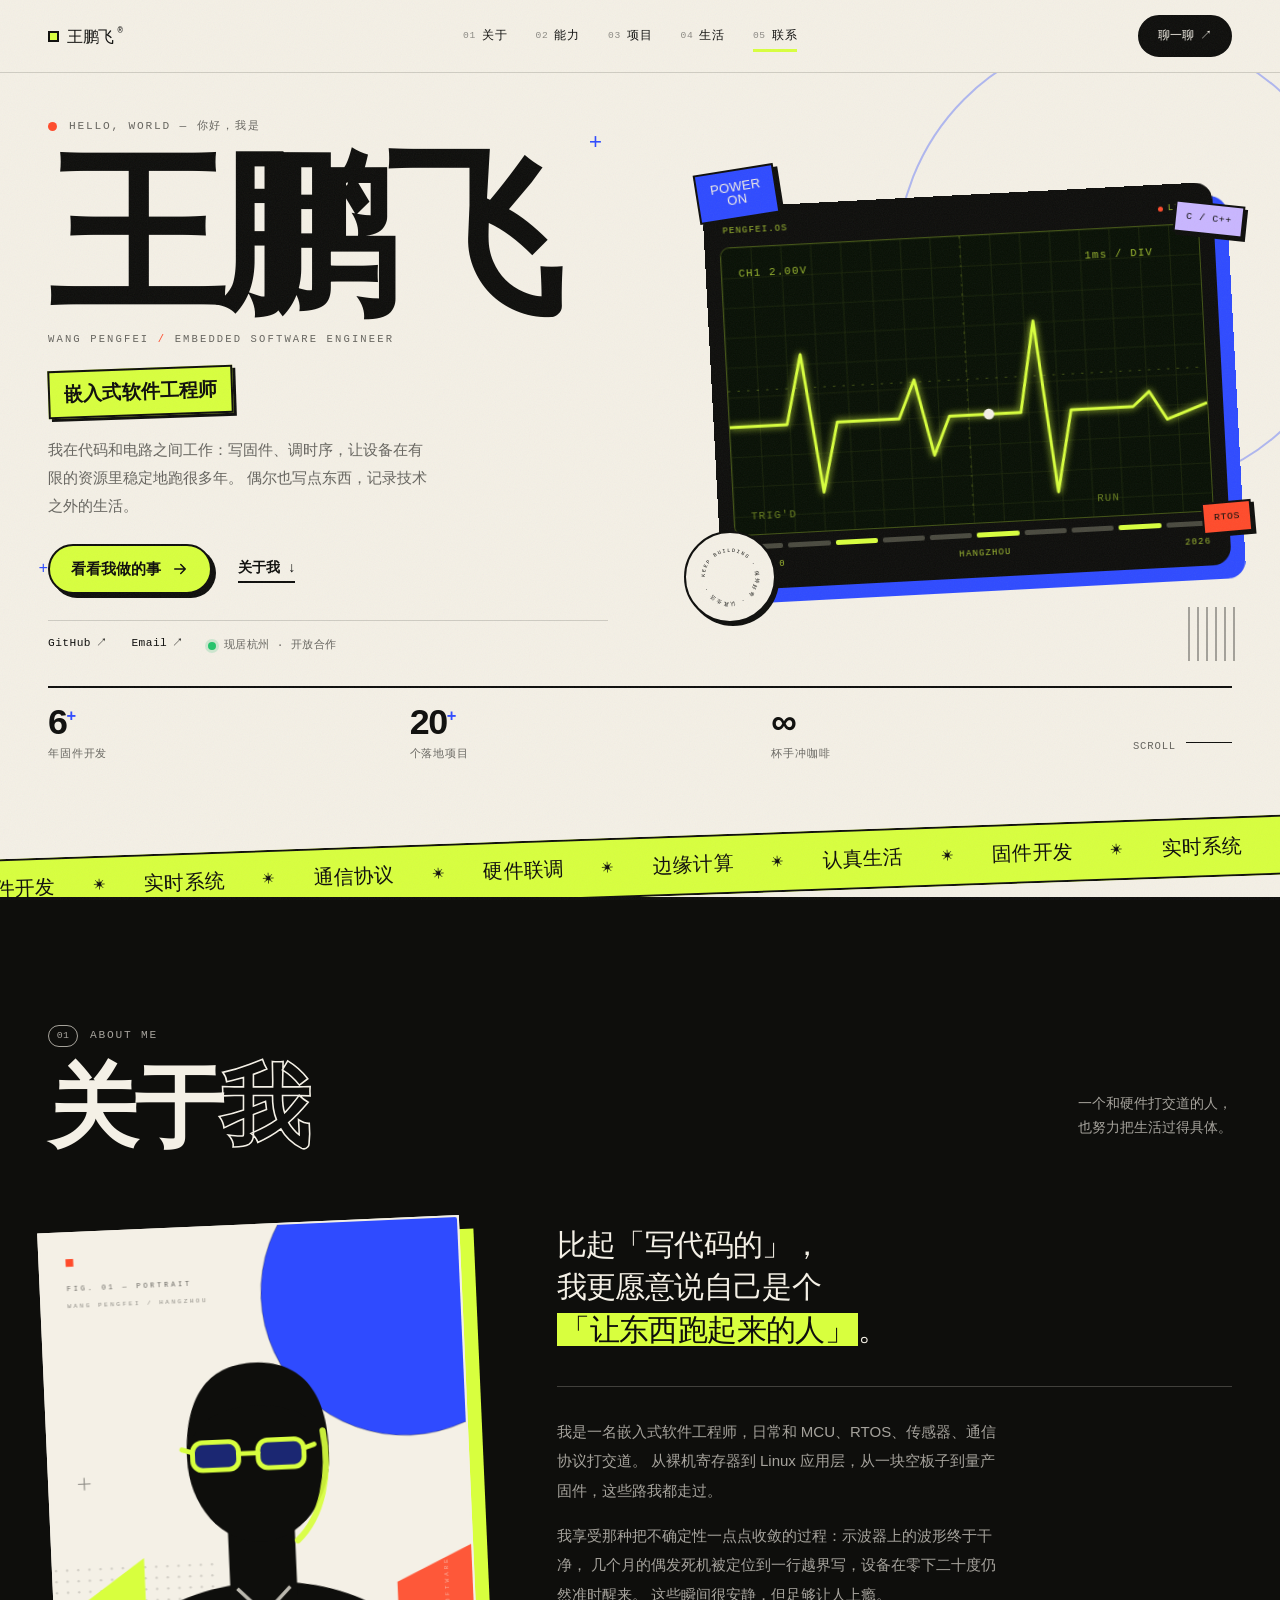
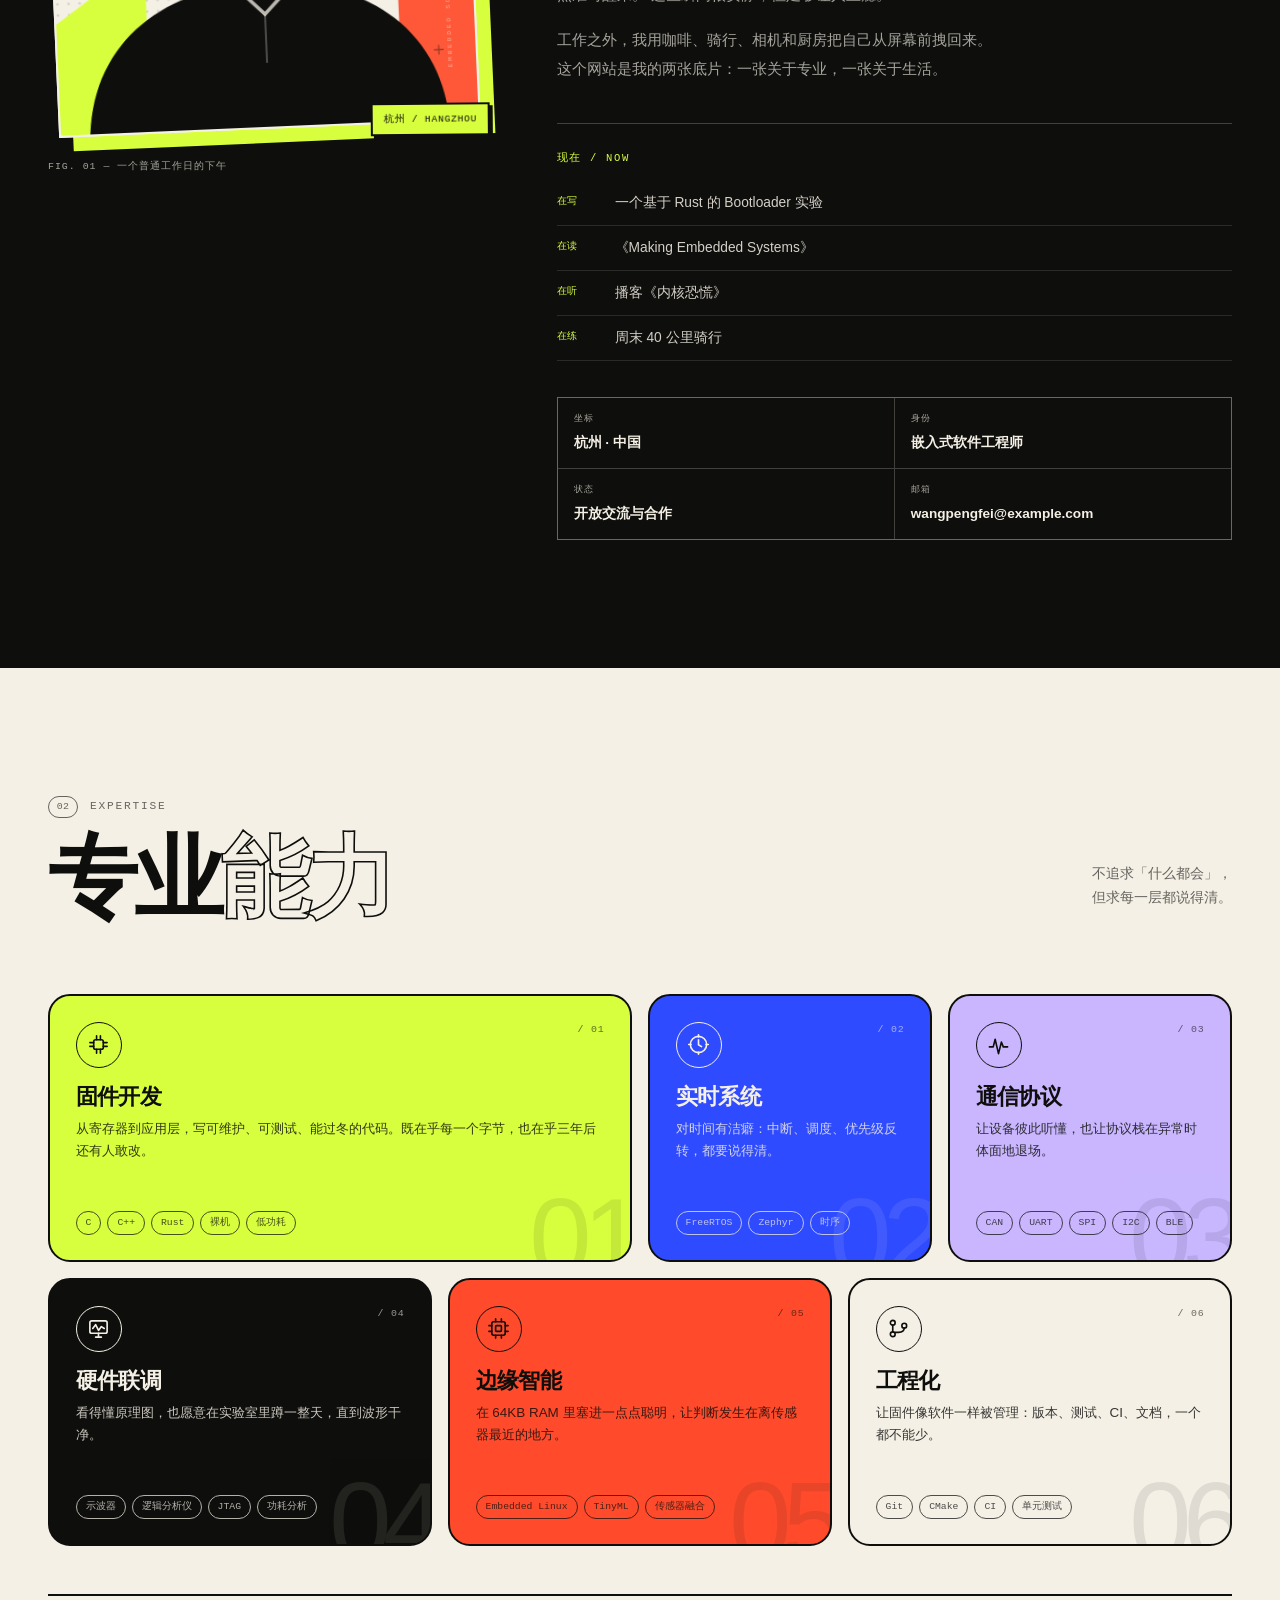
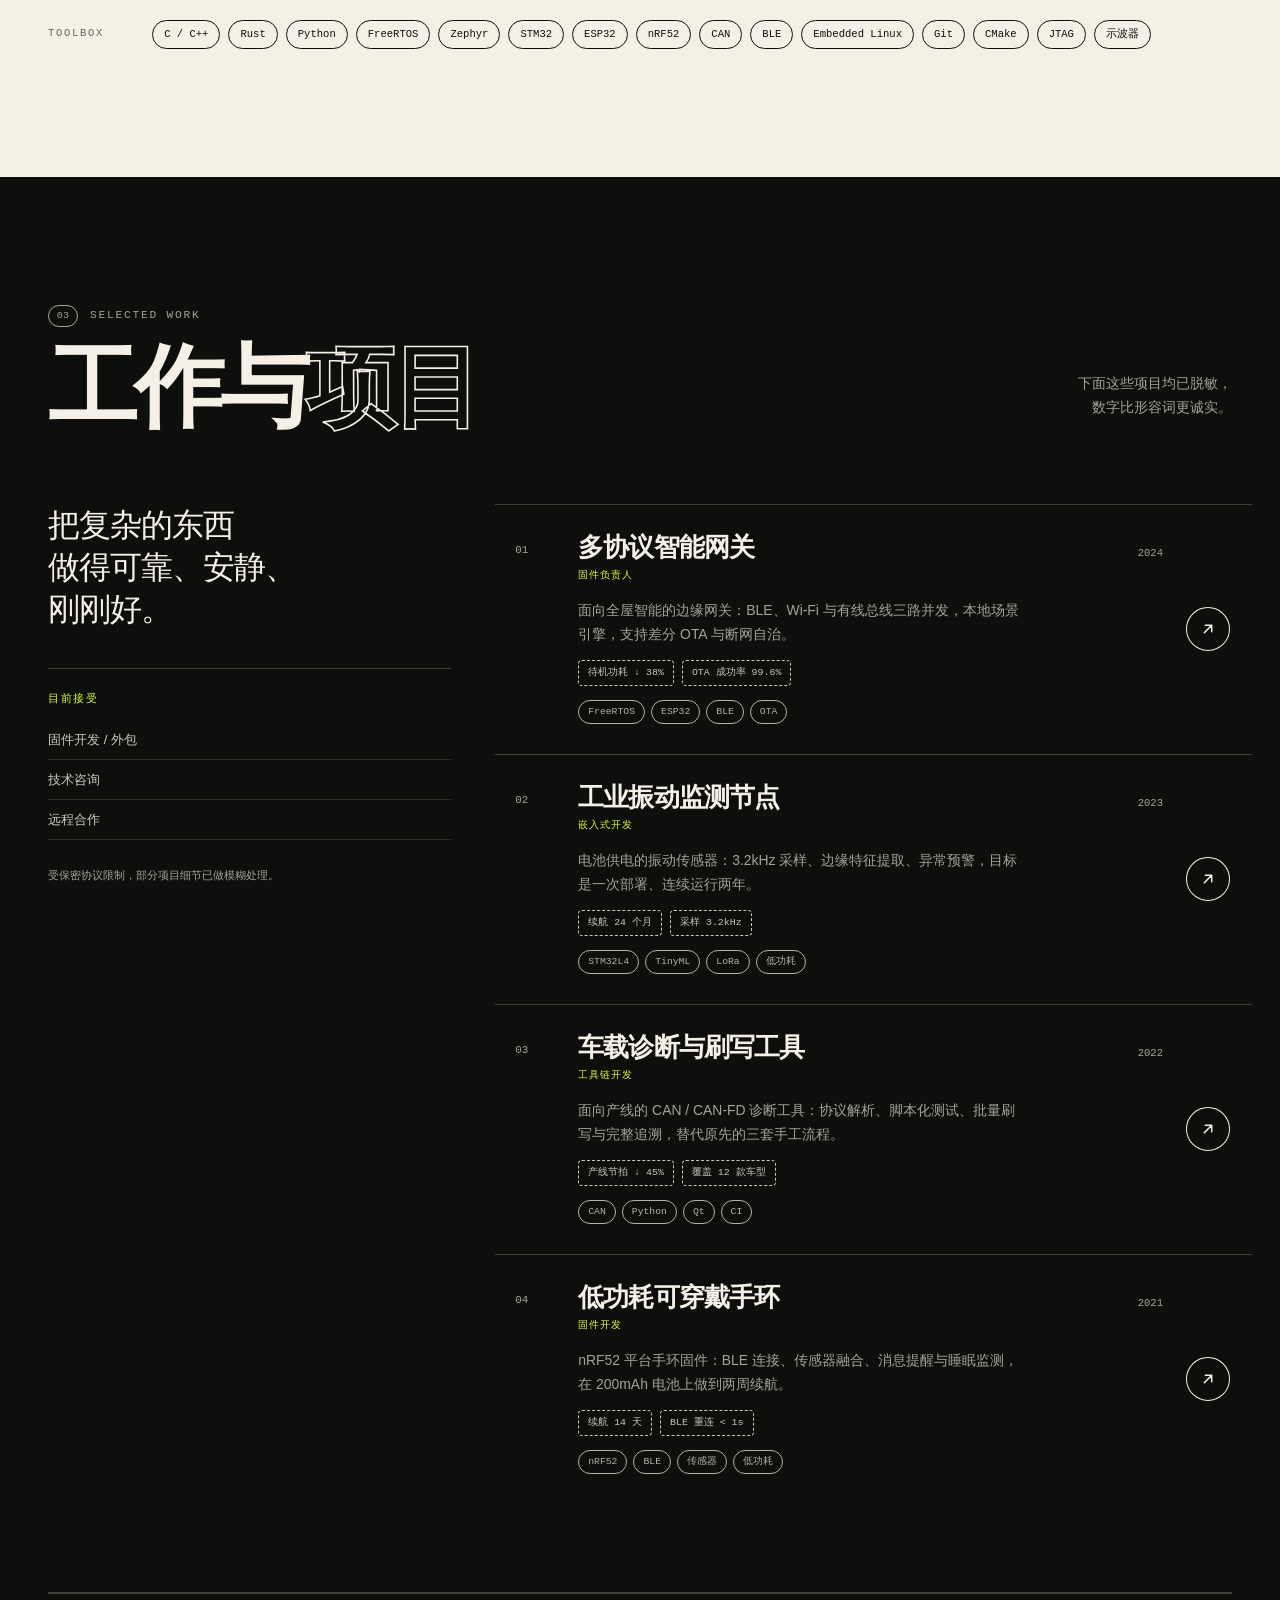
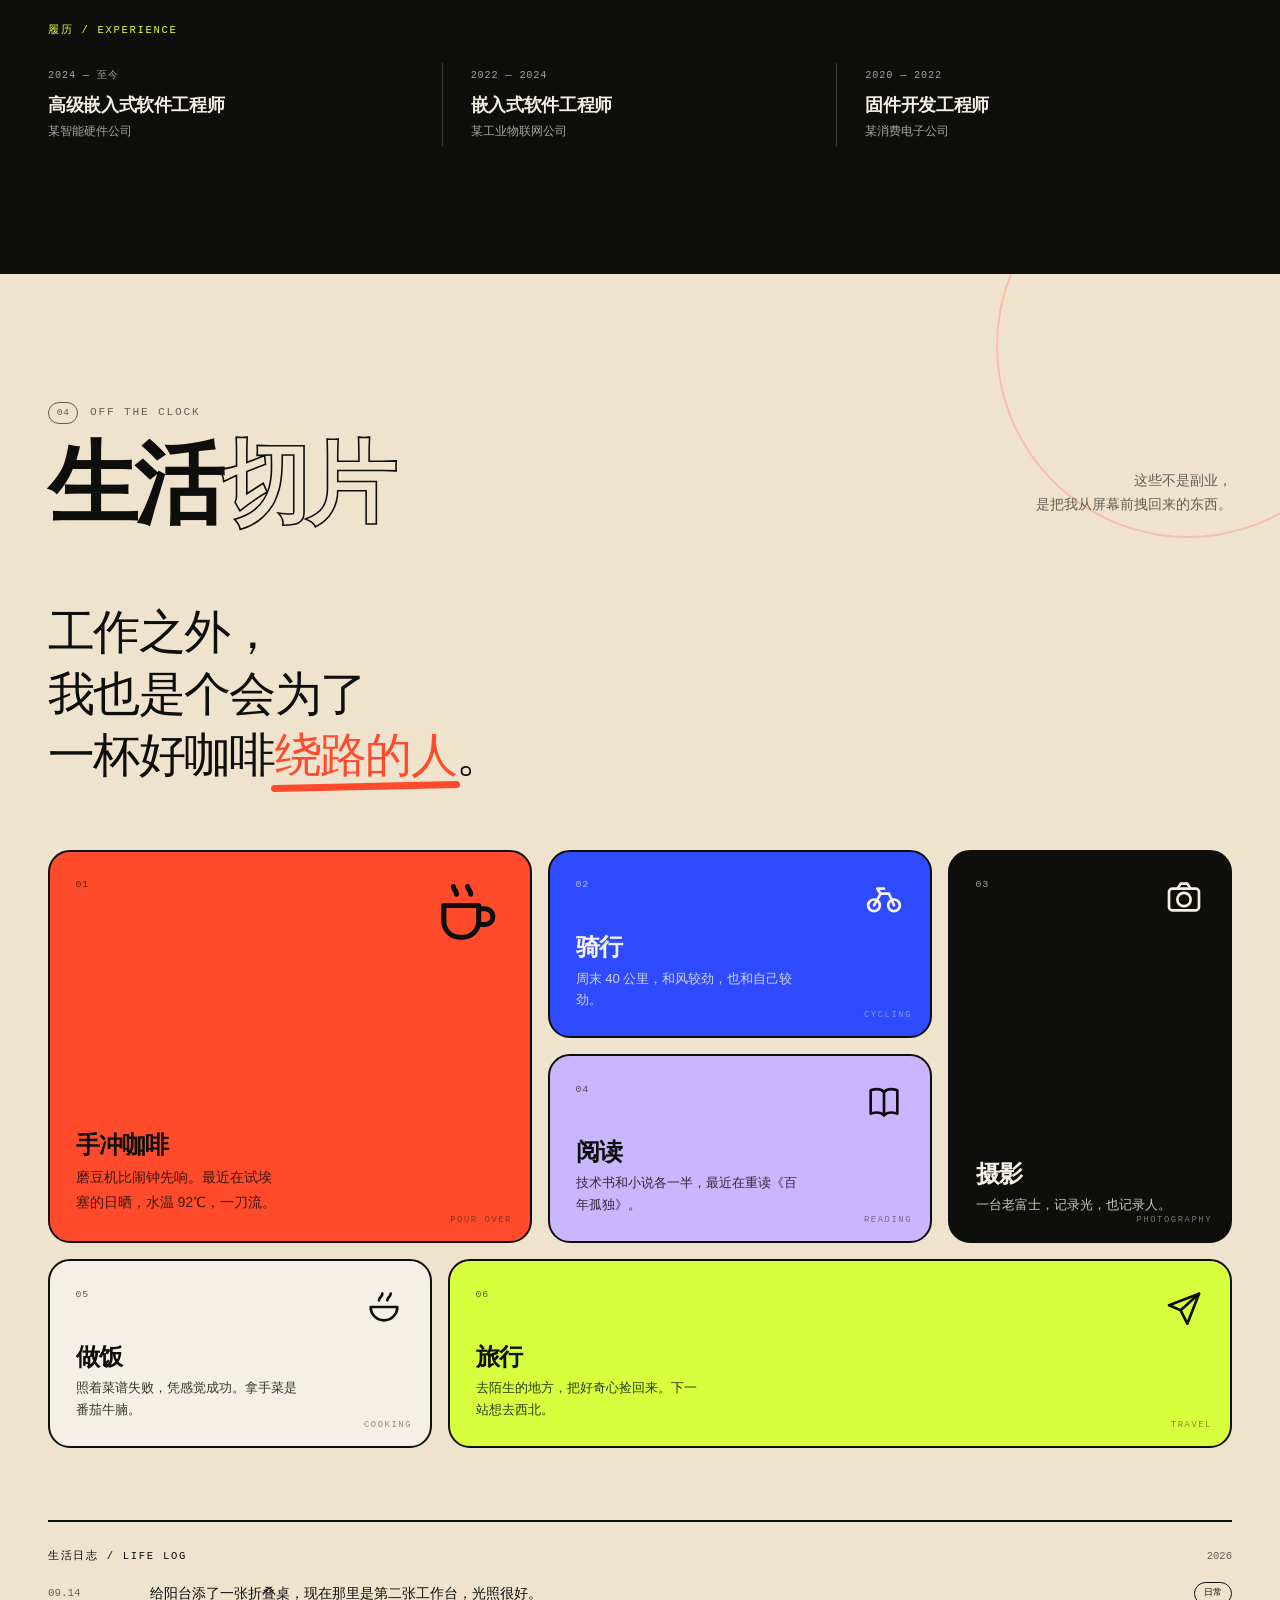
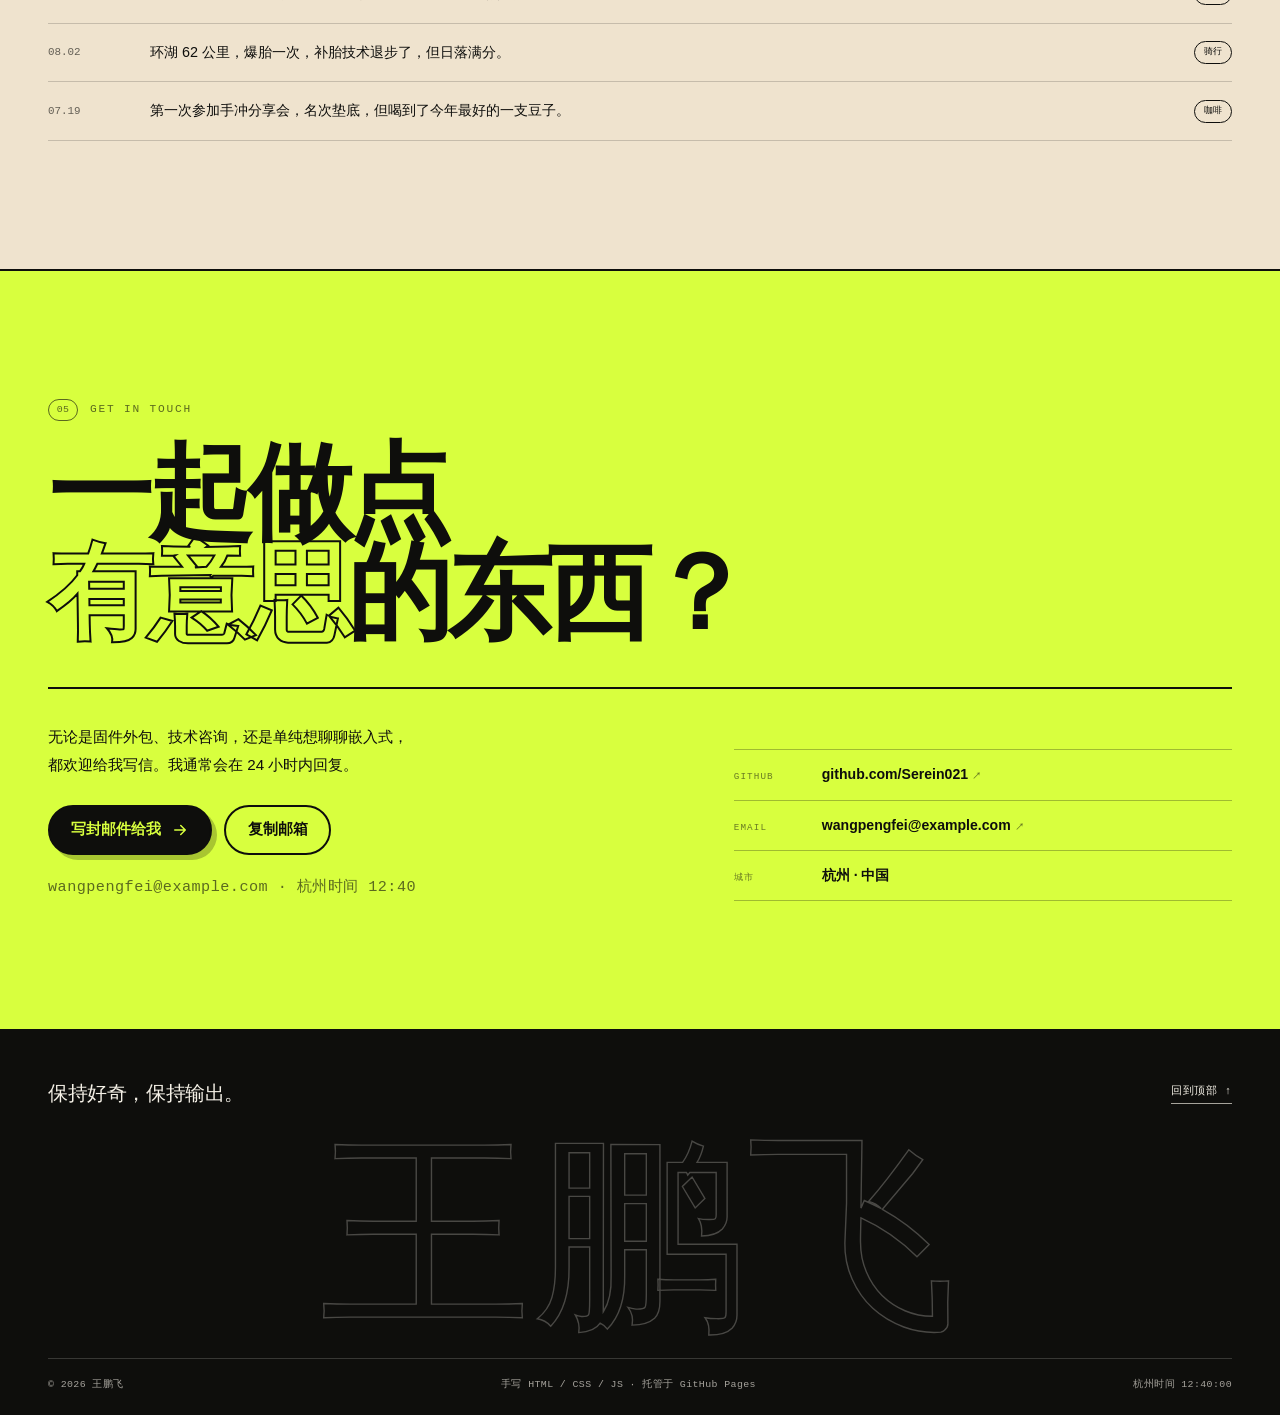
==== commit 8ee7a2b0: "Point links and SEO metadata at the live site" ====
--- a/index.html
+++ b/index.html
@@ -14,10 +14,11 @@
   <meta property="og:locale" content="zh_CN">
   <meta property="og:title" content="王鹏飞 — 嵌入式软件工程师">
   <meta property="og:description" content="写固件、调时序，也认真生活。">
-  <!-- 有了正式域名后，取消注释并替换成你的地址 -->
-  <!-- <link rel="canonical" href="https://yourname.github.io/"> -->
-  <!-- <meta property="og:url" content="https://yourname.github.io/"> -->
-  <!-- <meta property="og:image" content="https://yourname.github.io/assets/img/og-cover.png"> -->
+  <link rel="canonical" href="https://serein021.github.io/">
+  <meta property="og:url" content="https://serein021.github.io/">
+  <meta property="og:site_name" content="王鹏飞">
+  <!-- 配好社交分享图后可启用 -->
+  <!-- <meta property="og:image" content="https://serein021.github.io/assets/img/og-cover.png"> -->
 
   <script>document.documentElement.classList.remove('no-js');document.documentElement.classList.add('js');</script>
   <script type="application/ld+json">
@@ -27,8 +28,8 @@
     "name": "王鹏飞",
     "jobTitle": "嵌入式软件工程师",
     "description": "嵌入式软件工程师，关注固件开发、实时系统与边缘计算。",
-    "url": "https://yourname.github.io/",
-    "sameAs": ["https://github.com/yourname"],
+    "url": "https://serein021.github.io/",
+    "sameAs": ["https://github.com/Serein021"],
     "address": {
       "@type": "PostalAddress",
       "addressLocality": "杭州",
@@ -99,7 +100,7 @@
           </div>
 
           <ul class="hero-social reveal" style="--delay:.34s">
-            <li><a href="https://github.com/yourname" target="_blank" rel="noopener">GitHub <span aria-hidden="true">↗</span></a></li>
+            <li><a href="https://github.com/Serein021" target="_blank" rel="noopener">GitHub <span aria-hidden="true">↗</span></a></li>
             <li><a href="mailto:wangpengfei@example.com">Email <span aria-hidden="true">↗</span></a></li>
             <li class="hero-location"><span class="status-dot" aria-hidden="true"></span>现居杭州 · 开放合作</li>
           </ul>
@@ -677,7 +678,7 @@
           </div>
 
           <ul class="contact-links reveal">
-            <li><span>GitHub</span><a href="https://github.com/yourname" target="_blank" rel="noopener">github.com/yourname <span aria-hidden="true">↗</span></a></li>
+            <li><span>GitHub</span><a href="https://github.com/Serein021" target="_blank" rel="noopener">github.com/Serein021 <span aria-hidden="true">↗</span></a></li>
             <li><span>Email</span><a href="mailto:wangpengfei@example.com">wangpengfei@example.com <span aria-hidden="true">↗</span></a></li>
             <li><span>城市</span><p>杭州 · 中国</p></li>
           </ul>
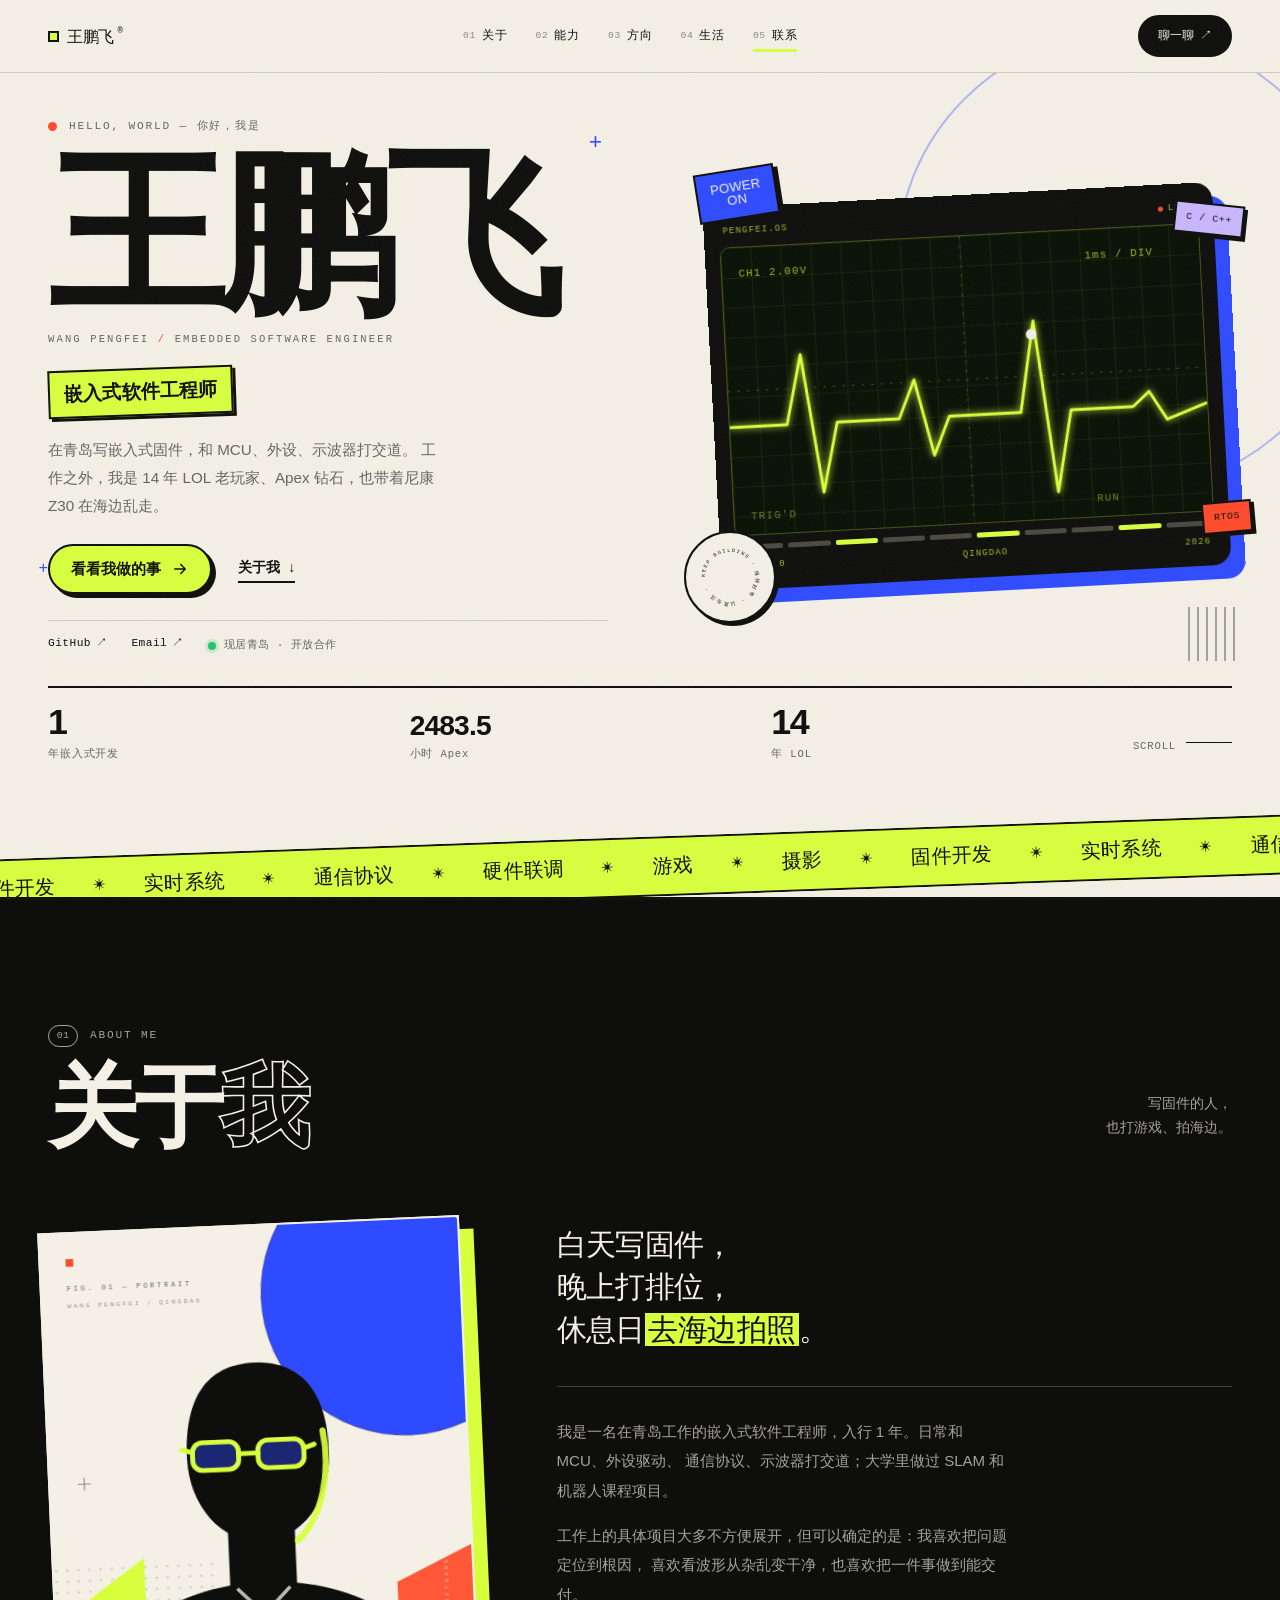
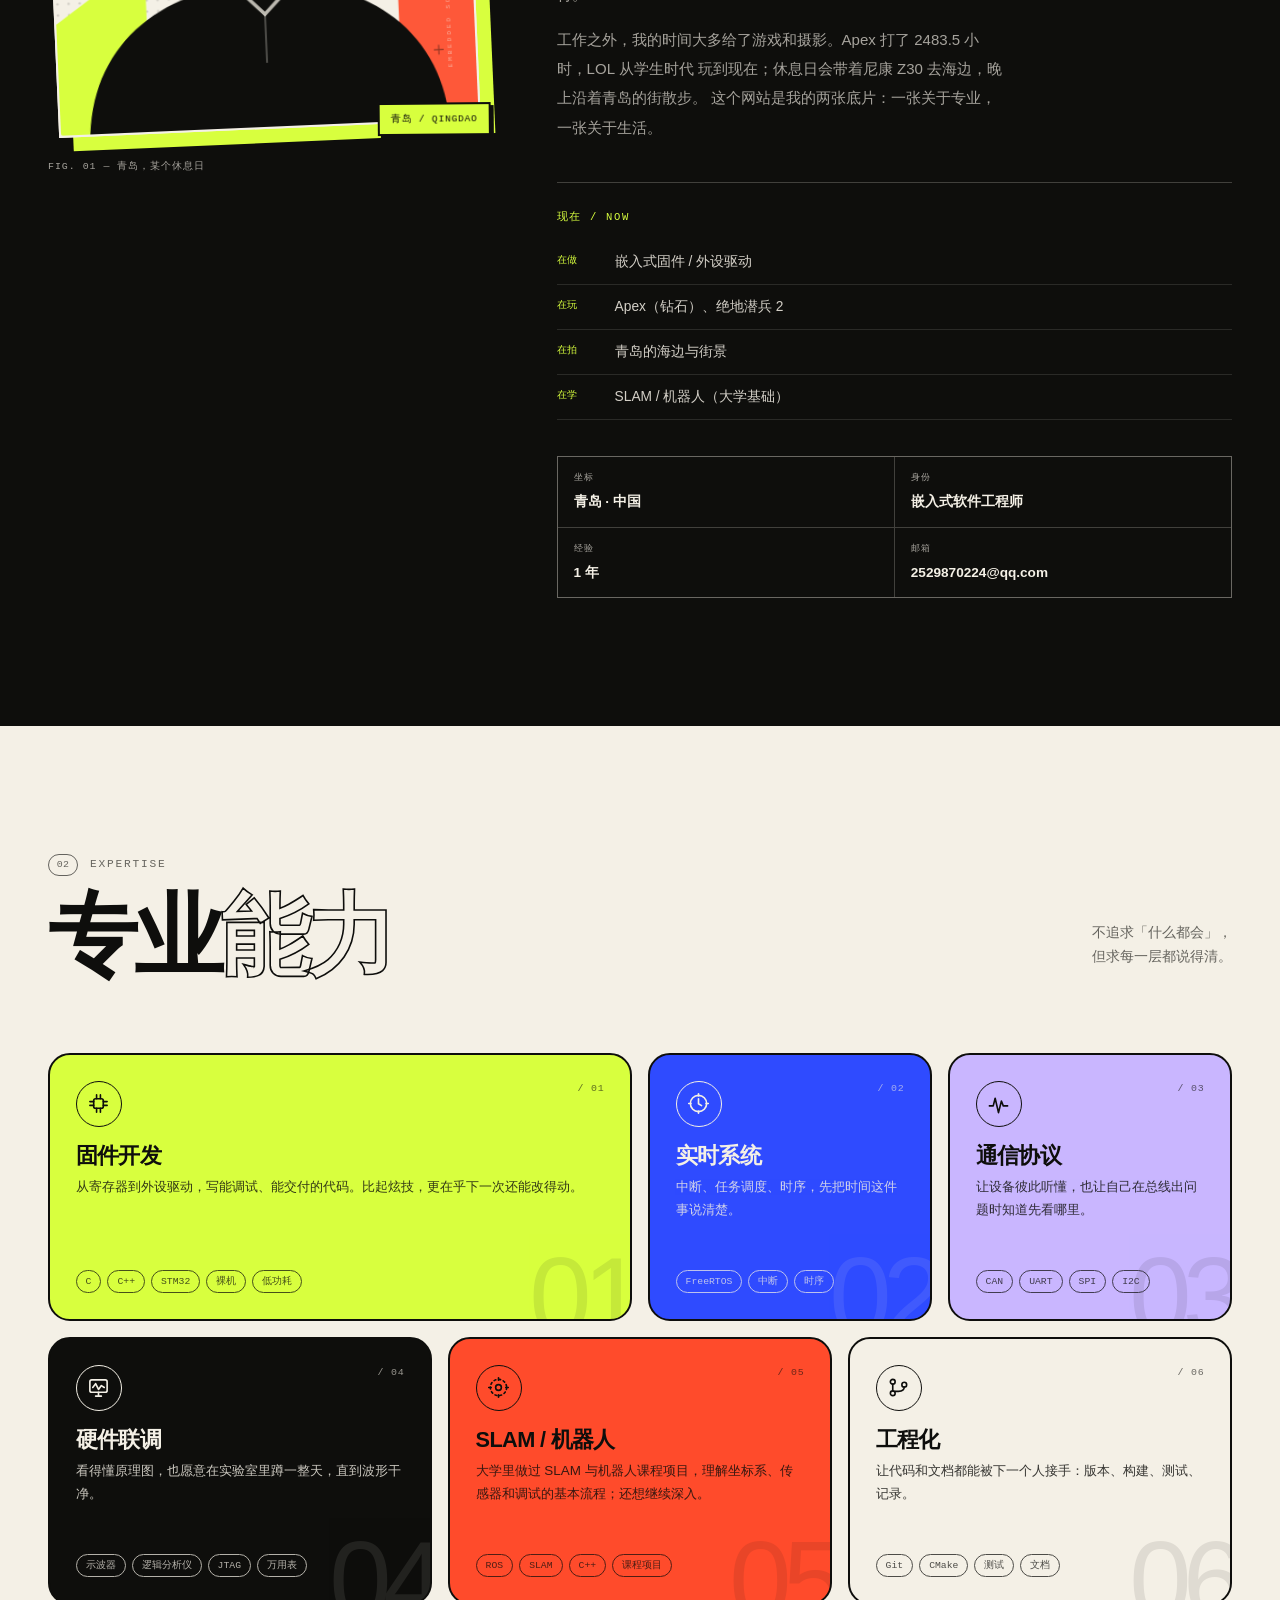
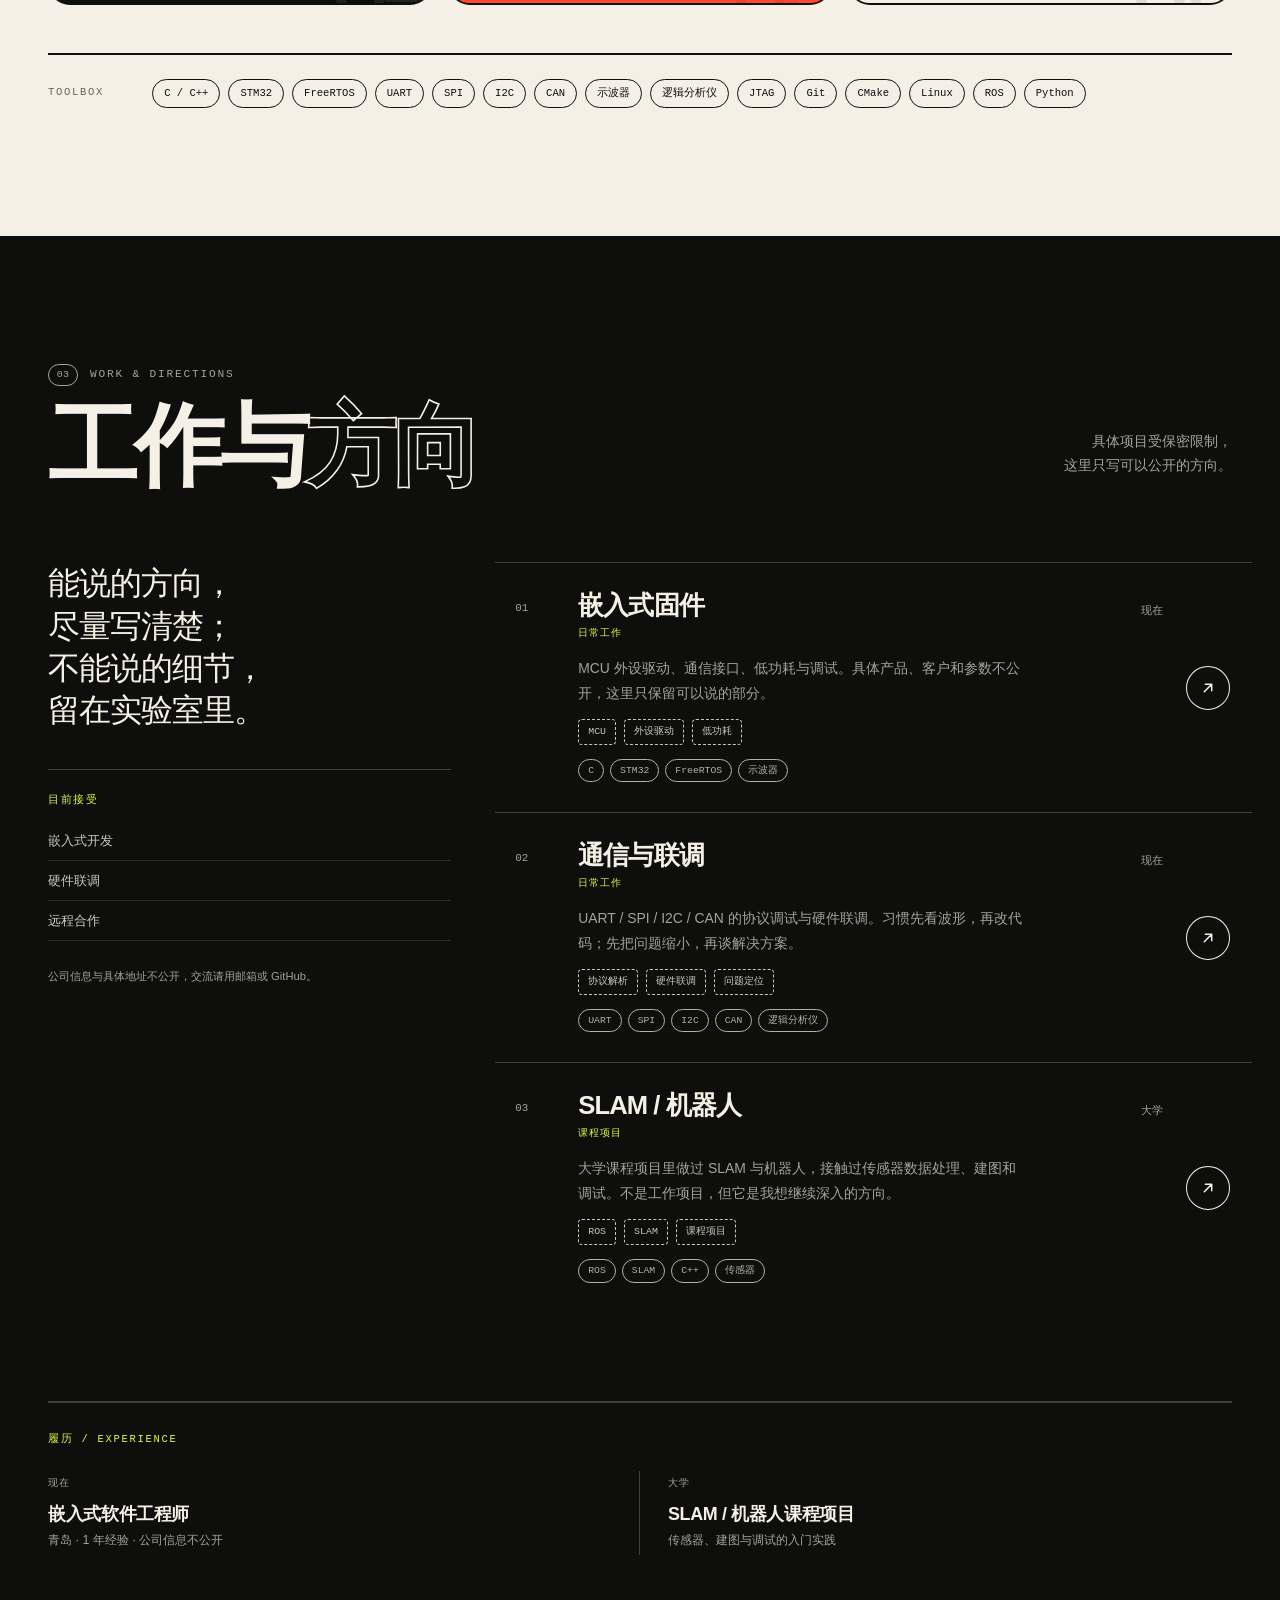
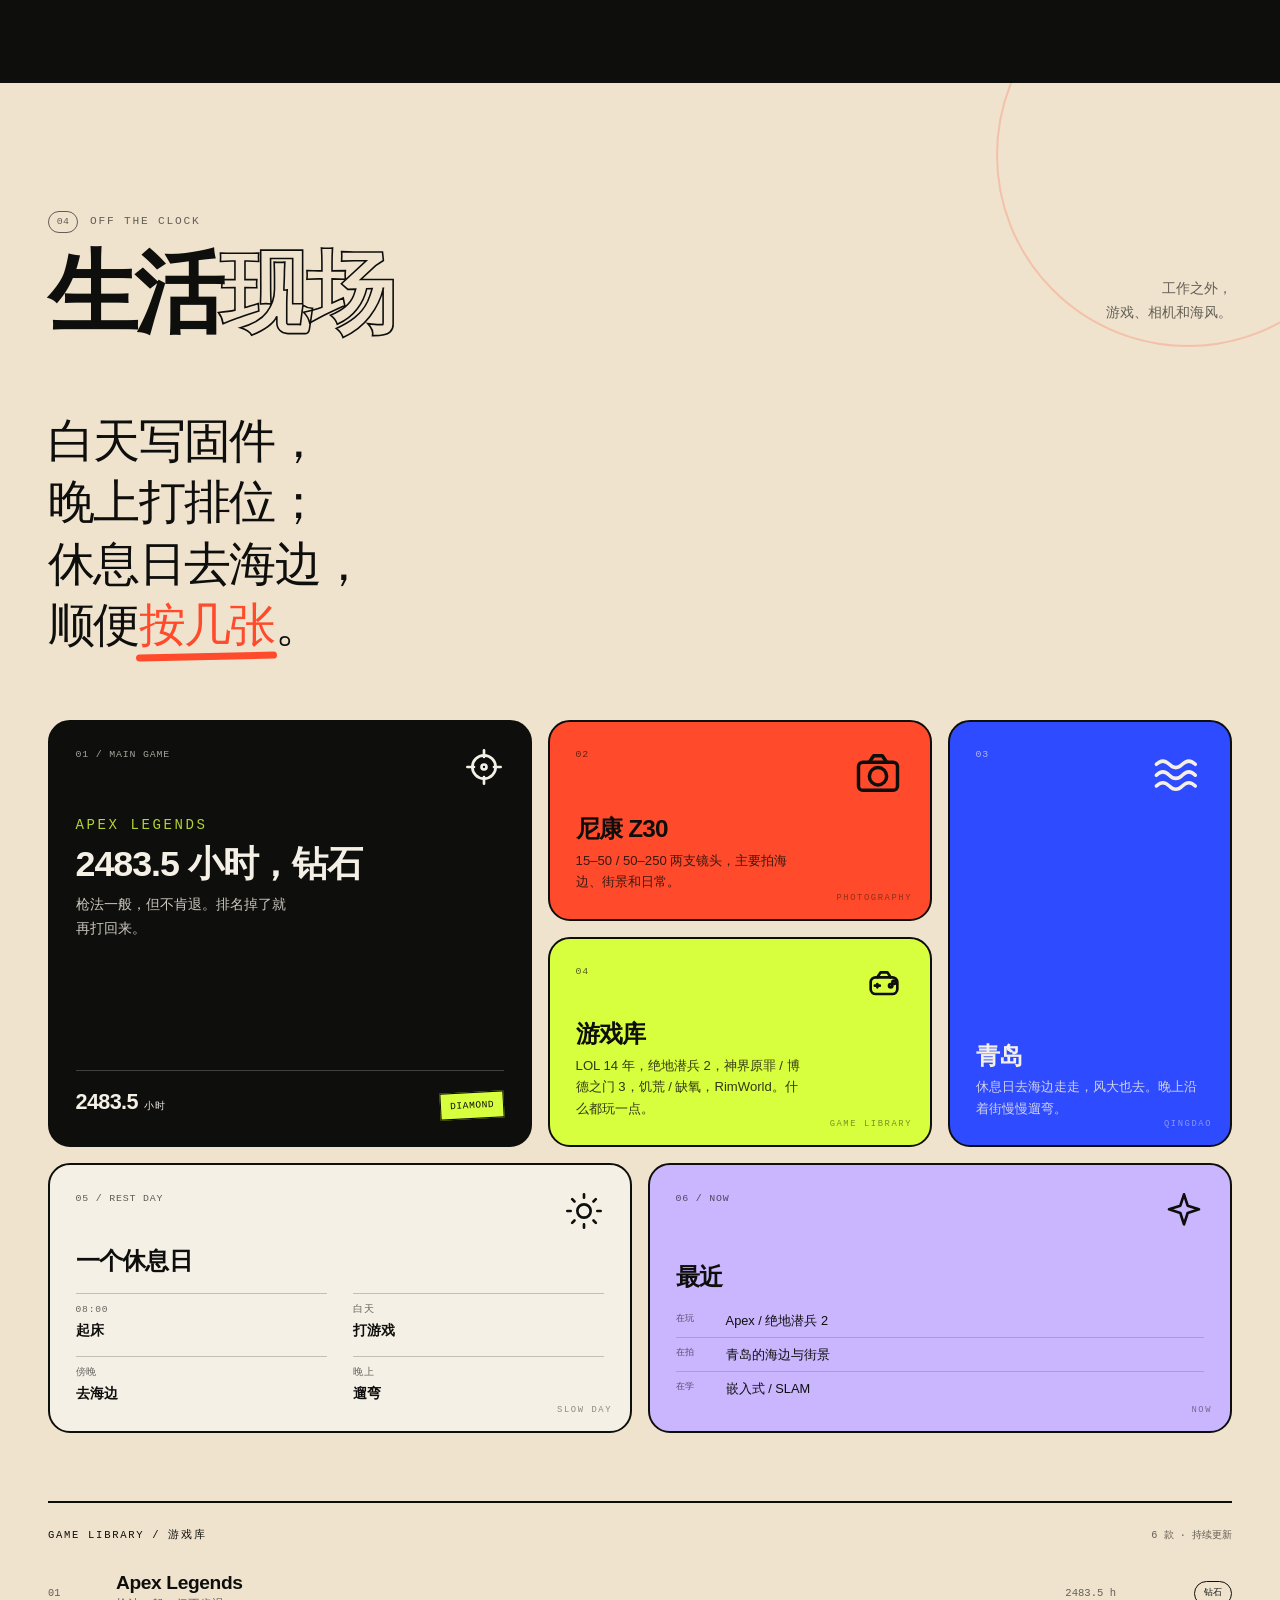
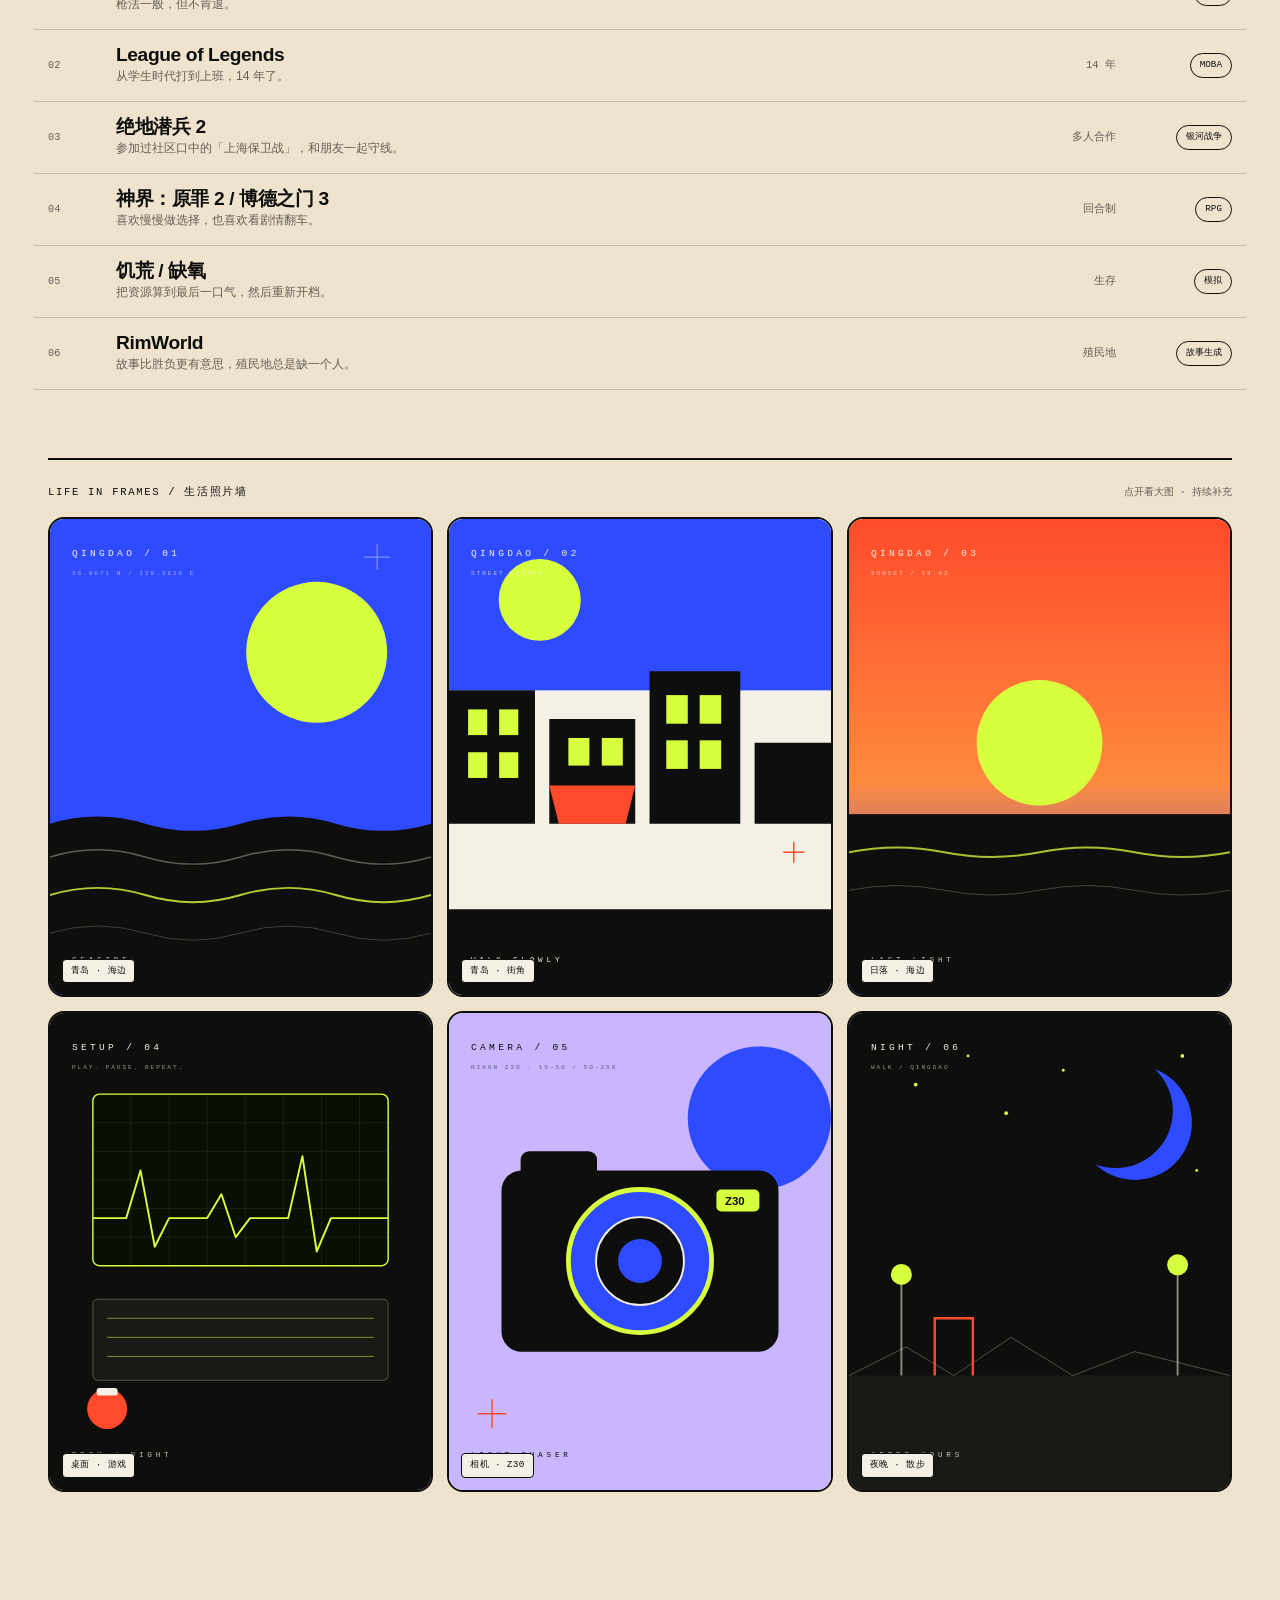
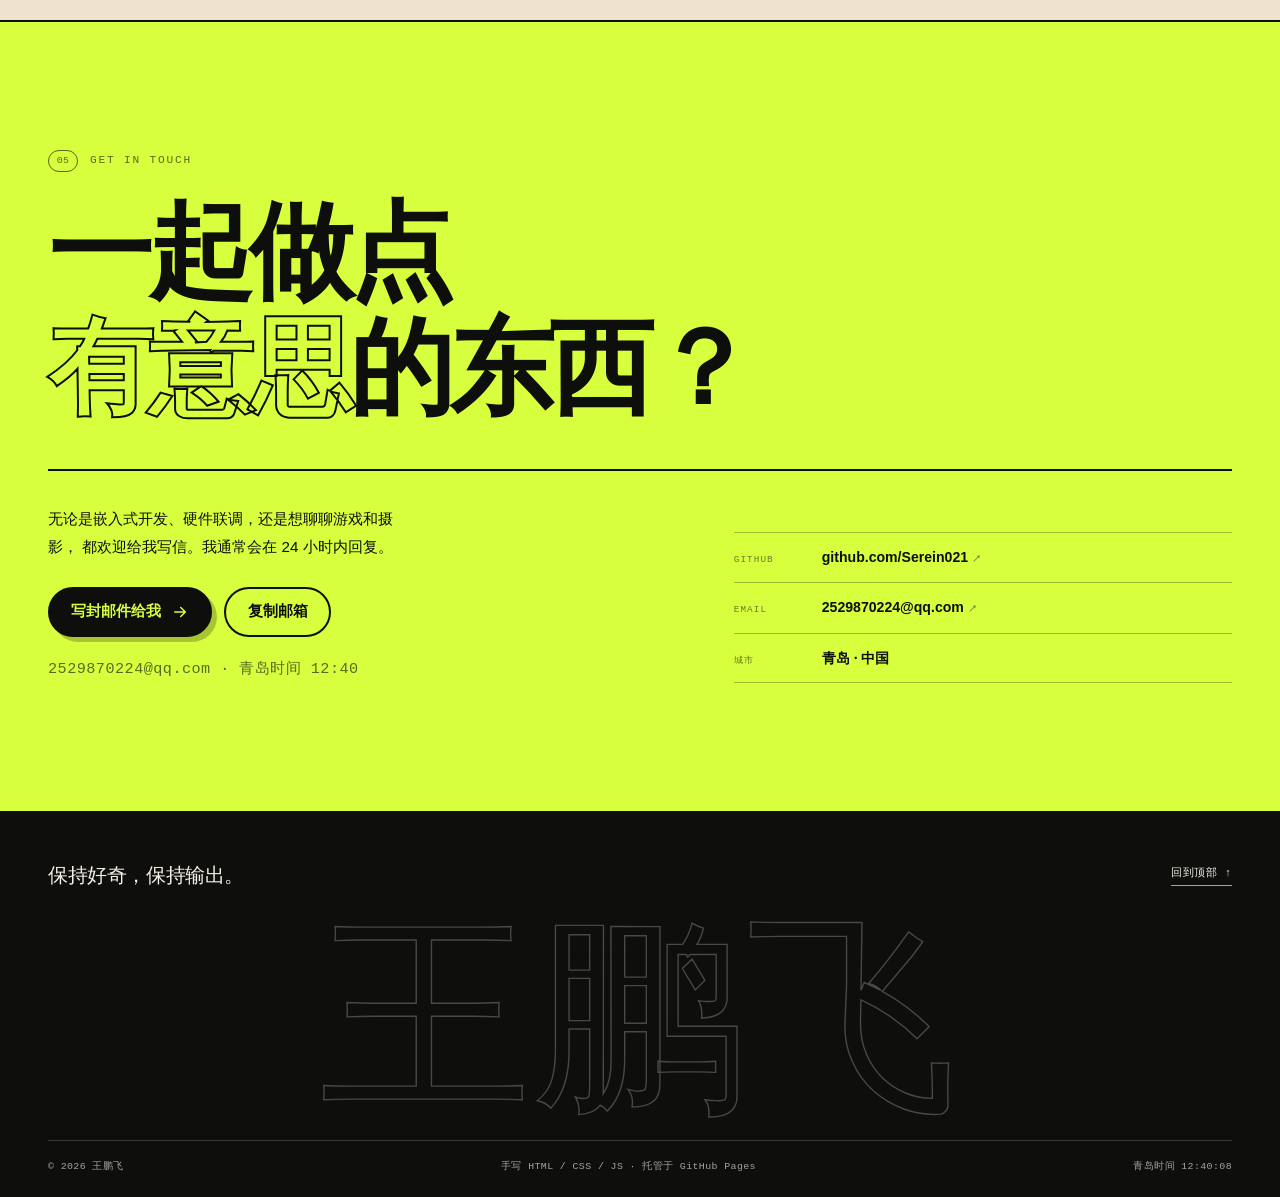
==== commit c3f47653: "Redesign life section around games, photography and Qingdao" ====
--- a/index.html
+++ b/index.html
@@ -4,7 +4,7 @@
   <meta charset="utf-8">
   <meta name="viewport" content="width=device-width, initial-scale=1">
   <title>王鹏飞 — 嵌入式软件工程师</title>
-  <meta name="description" content="王鹏飞的个人网站：嵌入式软件工程师，写固件、调时序、和示波器较劲，也认真生活。">
+  <meta name="description" content="王鹏飞的个人网站：在青岛写嵌入式固件，也打 Apex、拍海边、认真生活。">
   <meta name="author" content="王鹏飞">
   <meta name="theme-color" content="#F4F0E6">
   <link rel="icon" href="assets/img/favicon.svg" type="image/svg+xml">
@@ -13,7 +13,7 @@
   <meta property="og:type" content="profile">
   <meta property="og:locale" content="zh_CN">
   <meta property="og:title" content="王鹏飞 — 嵌入式软件工程师">
-  <meta property="og:description" content="写固件、调时序，也认真生活。">
+  <meta property="og:description" content="在青岛写固件，也打游戏、拍海边。">
   <link rel="canonical" href="https://serein021.github.io/">
   <meta property="og:url" content="https://serein021.github.io/">
   <meta property="og:site_name" content="王鹏飞">
@@ -27,12 +27,13 @@
     "@type": "Person",
     "name": "王鹏飞",
     "jobTitle": "嵌入式软件工程师",
-    "description": "嵌入式软件工程师，关注固件开发、实时系统与边缘计算。",
+    "description": "在青岛工作的嵌入式软件工程师，关注固件开发、通信协议与硬件联调；工作之外打游戏、拍照。",
     "url": "https://serein021.github.io/",
+    "email": "mailto:2529870224@qq.com",
     "sameAs": ["https://github.com/Serein021"],
     "address": {
       "@type": "PostalAddress",
-      "addressLocality": "杭州",
+      "addressLocality": "青岛",
       "addressCountry": "CN"
     }
   }
@@ -54,7 +55,7 @@
       <nav class="nav" id="siteNav" aria-label="主导航">
         <a href="#about"><span class="nav-num">01</span>关于</a>
         <a href="#skills"><span class="nav-num">02</span>能力</a>
-        <a href="#work"><span class="nav-num">03</span>项目</a>
+        <a href="#work"><span class="nav-num">03</span>方向</a>
         <a href="#life"><span class="nav-num">04</span>生活</a>
         <a href="#contact"><span class="nav-num">05</span>联系</a>
       </nav>
@@ -87,8 +88,8 @@
           <p class="hero-en reveal" style="--delay:.1s">WANG PENGFEI <span aria-hidden="true">/</span> EMBEDDED SOFTWARE ENGINEER</p>
           <p class="hero-role reveal" style="--delay:.16s"><span>嵌入式软件工程师</span></p>
           <p class="hero-intro reveal" style="--delay:.22s">
-            我在代码和电路之间工作：写固件、调时序，让设备在有限的资源里稳定地跑很多年。
-            偶尔也写点东西，记录技术之外的生活。
+            在青岛写嵌入式固件，和 MCU、外设、示波器打交道。
+            工作之外，我是 14 年 LOL 老玩家、Apex 钻石，也带着尼康 Z30 在海边乱走。
           </p>
 
           <div class="hero-actions reveal" style="--delay:.28s">
@@ -101,8 +102,8 @@
 
           <ul class="hero-social reveal" style="--delay:.34s">
             <li><a href="https://github.com/Serein021" target="_blank" rel="noopener">GitHub <span aria-hidden="true">↗</span></a></li>
-            <li><a href="mailto:wangpengfei@example.com">Email <span aria-hidden="true">↗</span></a></li>
-            <li class="hero-location"><span class="status-dot" aria-hidden="true"></span>现居杭州 · 开放合作</li>
+            <li><a href="mailto:2529870224@qq.com">Email <span aria-hidden="true">↗</span></a></li>
+            <li class="hero-location"><span class="status-dot" aria-hidden="true"></span>现居青岛 · 开放合作</li>
           </ul>
         </div>
 
@@ -156,7 +157,7 @@
 
               <div class="scope-foot">
                 <span>FW v1.0</span>
-                <span>HANGZHOU</span>
+                <span>QINGDAO</span>
                 <span>2026</span>
               </div>
             </div>
@@ -179,9 +180,9 @@
       </div>
 
       <div class="container hero-stats reveal">
-        <div><strong>6<sup>+</sup></strong><span>年固件开发</span></div>
-        <div><strong>20<sup>+</sup></strong><span>个落地项目</span></div>
-        <div><strong>∞</strong><span>杯手冲咖啡</span></div>
+        <div><strong>1</strong><span>年嵌入式开发</span></div>
+        <div><strong class="stat-long">2483.5</strong><span>小时 Apex</span></div>
+        <div><strong>14</strong><span>年 LOL</span></div>
         <a class="scroll-hint" href="#about" aria-label="向下滚动到关于我">
           <span>SCROLL</span>
           <span class="scroll-hint-line" aria-hidden="true"></span>
@@ -198,16 +199,16 @@
             <span>实时系统</span><span class="sep">✳</span>
             <span>通信协议</span><span class="sep">✳</span>
             <span>硬件联调</span><span class="sep">✳</span>
-            <span>边缘计算</span><span class="sep">✳</span>
-            <span>认真生活</span><span class="sep">✳</span>
+            <span>游戏</span><span class="sep">✳</span>
+            <span>摄影</span><span class="sep">✳</span>
           </div>
           <div class="ticker-group">
             <span>固件开发</span><span class="sep">✳</span>
             <span>实时系统</span><span class="sep">✳</span>
             <span>通信协议</span><span class="sep">✳</span>
             <span>硬件联调</span><span class="sep">✳</span>
-            <span>边缘计算</span><span class="sep">✳</span>
-            <span>认真生活</span><span class="sep">✳</span>
+            <span>游戏</span><span class="sep">✳</span>
+            <span>摄影</span><span class="sep">✳</span>
           </div>
         </div>
       </div>
@@ -221,37 +222,37 @@
             <p class="eyebrow reveal"><span class="eyebrow-num">01</span>ABOUT ME</p>
             <h2 class="section-title reveal" id="aboutTitle">关于<span class="outline">我</span></h2>
           </div>
-          <p class="section-note reveal">一个和硬件打交道的人，<br>也努力把生活过得具体。</p>
+          <p class="section-note reveal">写固件的人，<br>也打游戏、拍海边。</p>
         </div>
 
         <div class="about-grid">
           <div class="about-media reveal">
             <div class="portrait-frame tilt-wrap" data-tilt-wrap>
               <img src="assets/img/portrait.svg" alt="王鹏飞的头像插画，占位图，可替换为真人照片" width="600" height="720" data-tilt>
-              <span class="portrait-tag">杭州 / HANGZHOU</span>
-            </div>
-            <p class="media-caption">FIG. 01 — 一个普通工作日的下午</p>
+              <span class="portrait-tag">青岛 / QINGDAO</span>
+            </div>
+            <p class="media-caption">FIG. 01 — 青岛，某个休息日</p>
           </div>
 
           <div class="about-copy">
             <p class="about-lead reveal">
-              比起「写代码的」，<br>
-              我更愿意说自己是个<br>
-              <mark>「让东西跑起来的人」</mark>。
+              白天写固件，<br>
+              晚上打排位，<br>
+              休息日<mark>去海边拍照</mark>。
             </p>
 
             <div class="about-text reveal">
               <p>
-                我是一名嵌入式软件工程师，日常和 MCU、RTOS、传感器、通信协议打交道。
-                从裸机寄存器到 Linux 应用层，从一块空板子到量产固件，这些路我都走过。
+                我是一名在青岛工作的嵌入式软件工程师，入行 1 年。日常和 MCU、外设驱动、
+                通信协议、示波器打交道；大学里做过 SLAM 和机器人课程项目。
               </p>
               <p>
-                我享受那种把不确定性一点点收敛的过程：示波器上的波形终于干净，
-                几个月的偶发死机被定位到一行越界写，设备在零下二十度仍然准时醒来。
-                这些瞬间很安静，但足够让人上瘾。
+                工作上的具体项目大多不方便展开，但可以确定的是：我喜欢把问题定位到根因，
+                喜欢看波形从杂乱变干净，也喜欢把一件事做到能交付。
               </p>
               <p>
-                工作之外，我用咖啡、骑行、相机和厨房把自己从屏幕前拽回来。
+                工作之外，我的时间大多给了游戏和摄影。Apex 打了 2483.5 小时，LOL 从学生时代
+                玩到现在；休息日会带着尼康 Z30 去海边，晚上沿着青岛的街散步。
                 这个网站是我的两张底片：一张关于专业，一张关于生活。
               </p>
             </div>
@@ -259,18 +260,18 @@
             <div class="now reveal">
               <p class="mini-label">现在 / NOW</p>
               <ul>
-                <li><span>在写</span>一个基于 Rust 的 Bootloader 实验</li>
-                <li><span>在读</span>《Making Embedded Systems》</li>
-                <li><span>在听</span>播客《内核恐慌》</li>
-                <li><span>在练</span>周末 40 公里骑行</li>
+                <li><span>在做</span>嵌入式固件 / 外设驱动</li>
+                <li><span>在玩</span>Apex（钻石）、绝地潜兵 2</li>
+                <li><span>在拍</span>青岛的海边与街景</li>
+                <li><span>在学</span>SLAM / 机器人（大学基础）</li>
               </ul>
             </div>
 
             <dl class="facts reveal">
-              <div><dt>坐标</dt><dd>杭州 · 中国</dd></div>
+              <div><dt>坐标</dt><dd>青岛 · 中国</dd></div>
               <div><dt>身份</dt><dd>嵌入式软件工程师</dd></div>
-              <div><dt>状态</dt><dd>开放交流与合作</dd></div>
-              <div><dt>邮箱</dt><dd>wangpengfei@example.com</dd></div>
+              <div><dt>经验</dt><dd>1 年</dd></div>
+              <div><dt>邮箱</dt><dd>2529870224@qq.com</dd></div>
             </dl>
           </div>
         </div>
@@ -298,9 +299,9 @@
             </div>
             <div class="skill-body">
               <h3>固件开发</h3>
-              <p>从寄存器到应用层，写可维护、可测试、能过冬的代码。既在乎每一个字节，也在乎三年后还有人敢改。</p>
-            </div>
-            <ul class="tags"><li>C</li><li>C++</li><li>Rust</li><li>裸机</li><li>低功耗</li></ul>
+              <p>从寄存器到外设驱动，写能调试、能交付的代码。比起炫技，更在乎下一次还能改得动。</p>
+            </div>
+            <ul class="tags"><li>C</li><li>C++</li><li>STM32</li><li>裸机</li><li>低功耗</li></ul>
             <span class="skill-ghost" aria-hidden="true">01</span>
           </article>
 
@@ -313,9 +314,9 @@
             </div>
             <div class="skill-body">
               <h3>实时系统</h3>
-              <p>对时间有洁癖：中断、调度、优先级反转，都要说得清。</p>
-            </div>
-            <ul class="tags"><li>FreeRTOS</li><li>Zephyr</li><li>时序</li></ul>
+              <p>中断、任务调度、时序，先把时间这件事说清楚。</p>
+            </div>
+            <ul class="tags"><li>FreeRTOS</li><li>中断</li><li>时序</li></ul>
             <span class="skill-ghost" aria-hidden="true">02</span>
           </article>
 
@@ -328,9 +329,9 @@
             </div>
             <div class="skill-body">
               <h3>通信协议</h3>
-              <p>让设备彼此听懂，也让协议栈在异常时体面地退场。</p>
-            </div>
-            <ul class="tags"><li>CAN</li><li>UART</li><li>SPI</li><li>I2C</li><li>BLE</li></ul>
+              <p>让设备彼此听懂，也让自己在总线出问题时知道先看哪里。</p>
+            </div>
+            <ul class="tags"><li>CAN</li><li>UART</li><li>SPI</li><li>I2C</li></ul>
             <span class="skill-ghost" aria-hidden="true">03</span>
           </article>
 
@@ -345,22 +346,22 @@
               <h3>硬件联调</h3>
               <p>看得懂原理图，也愿意在实验室里蹲一整天，直到波形干净。</p>
             </div>
-            <ul class="tags"><li>示波器</li><li>逻辑分析仪</li><li>JTAG</li><li>功耗分析</li></ul>
+            <ul class="tags"><li>示波器</li><li>逻辑分析仪</li><li>JTAG</li><li>万用表</li></ul>
             <span class="skill-ghost" aria-hidden="true">04</span>
           </article>
 
           <article class="skill-card skill-card--verm reveal" style="--delay:.05s">
             <div class="skill-top">
               <span class="skill-icon" aria-hidden="true">
-                <svg viewBox="0 0 24 24" fill="none" stroke="currentColor" stroke-width="1.7" stroke-linecap="round" stroke-linejoin="round"><rect x="5" y="5" width="14" height="14" rx="2"/><rect x="9" y="9" width="6" height="6" rx="1"/><path d="M9 2v3M15 2v3M9 19v3M15 19v3M2 9h3M2 15h3M19 9h3M19 15h3"/></svg>
+                <svg viewBox="0 0 24 24" fill="none" stroke="currentColor" stroke-width="1.7" stroke-linecap="round" stroke-linejoin="round"><circle cx="12" cy="12" r="8.5" stroke-dasharray="2 3"/><circle cx="12" cy="12" r="3"/><path d="M12 1.8v2.6M12 19.6v2.6M1.8 12h2.6M19.6 12h2.6"/></svg>
               </span>
               <span class="skill-index">/ 05</span>
             </div>
             <div class="skill-body">
-              <h3>边缘智能</h3>
-              <p>在 64KB RAM 里塞进一点点聪明，让判断发生在离传感器最近的地方。</p>
-            </div>
-            <ul class="tags"><li>Embedded Linux</li><li>TinyML</li><li>传感器融合</li></ul>
+              <h3>SLAM / 机器人</h3>
+              <p>大学里做过 SLAM 与机器人课程项目，理解坐标系、传感器和调试的基本流程；还想继续深入。</p>
+            </div>
+            <ul class="tags"><li>ROS</li><li>SLAM</li><li>C++</li><li>课程项目</li></ul>
             <span class="skill-ghost" aria-hidden="true">05</span>
           </article>
 
@@ -373,9 +374,9 @@
             </div>
             <div class="skill-body">
               <h3>工程化</h3>
-              <p>让固件像软件一样被管理：版本、测试、CI、文档，一个都不能少。</p>
-            </div>
-            <ul class="tags"><li>Git</li><li>CMake</li><li>CI</li><li>单元测试</li></ul>
+              <p>让代码和文档都能被下一个人接手：版本、构建、测试、记录。</p>
+            </div>
+            <ul class="tags"><li>Git</li><li>CMake</li><li>测试</li><li>文档</li></ul>
             <span class="skill-ghost" aria-hidden="true">06</span>
           </article>
         </div>
@@ -383,9 +384,9 @@
         <div class="toolbox reveal">
           <p class="mini-label">TOOLBOX</p>
           <ul>
-            <li>C / C++</li><li>Rust</li><li>Python</li><li>FreeRTOS</li><li>Zephyr</li>
-            <li>STM32</li><li>ESP32</li><li>nRF52</li><li>CAN</li><li>BLE</li>
-            <li>Embedded Linux</li><li>Git</li><li>CMake</li><li>JTAG</li><li>示波器</li>
+            <li>C / C++</li><li>STM32</li><li>FreeRTOS</li><li>UART</li><li>SPI</li>
+            <li>I2C</li><li>CAN</li><li>示波器</li><li>逻辑分析仪</li><li>JTAG</li>
+            <li>Git</li><li>CMake</li><li>Linux</li><li>ROS</li><li>Python</li>
           </ul>
         </div>
       </div>
@@ -396,24 +397,24 @@
       <div class="container">
         <div class="section-head">
           <div>
-            <p class="eyebrow reveal"><span class="eyebrow-num">03</span>SELECTED WORK</p>
-            <h2 class="section-title reveal" id="workTitle">工作与<span class="outline">项目</span></h2>
-          </div>
-          <p class="section-note reveal">下面这些项目均已脱敏，<br>数字比形容词更诚实。</p>
+            <p class="eyebrow reveal"><span class="eyebrow-num">03</span>WORK &amp; DIRECTIONS</p>
+            <h2 class="section-title reveal" id="workTitle">工作与<span class="outline">方向</span></h2>
+          </div>
+          <p class="section-note reveal">具体项目受保密限制，<br>这里只写可以公开的方向。</p>
         </div>
 
         <div class="work-grid">
           <aside class="work-aside reveal">
-            <p class="work-statement">把复杂的东西<br>做得可靠、安静、<br>刚刚好。</p>
+            <p class="work-statement">能说的方向，<br>尽量写清楚；<br>不能说的细节，<br>留在实验室里。</p>
             <div class="work-meta">
               <p class="mini-label">目前接受</p>
               <ul>
-                <li>固件开发 / 外包</li>
-                <li>技术咨询</li>
+                <li>嵌入式开发</li>
+                <li>硬件联调</li>
                 <li>远程合作</li>
               </ul>
             </div>
-            <p class="work-note">受保密协议限制，部分项目细节已做模糊处理。</p>
+            <p class="work-note">公司信息与具体地址不公开，交流请用邮箱或 GitHub。</p>
           </aside>
 
           <div class="projects">
@@ -421,16 +422,17 @@
               <div class="project-index">01</div>
               <div class="project-main">
                 <div class="project-head">
-                  <h3>多协议智能网关</h3>
-                  <span class="project-year">2024</span>
+                  <h3>嵌入式固件</h3>
+                  <span class="project-year">现在</span>
                 </div>
-                <p class="project-role">固件负责人</p>
-                <p class="project-desc">面向全屋智能的边缘网关：BLE、Wi-Fi 与有线总线三路并发，本地场景引擎，支持差分 OTA 与断网自治。</p>
+                <p class="project-role">日常工作</p>
+                <p class="project-desc">MCU 外设驱动、通信接口、低功耗与调试。具体产品、客户和参数不公开，这里只保留可以说的部分。</p>
                 <ul class="project-metrics">
-                  <li>待机功耗 ↓ 38%</li>
-                  <li>OTA 成功率 99.6%</li>
+                  <li>MCU</li>
+                  <li>外设驱动</li>
+                  <li>低功耗</li>
                 </ul>
-                <ul class="tags"><li>FreeRTOS</li><li>ESP32</li><li>BLE</li><li>OTA</li></ul>
+                <ul class="tags"><li>C</li><li>STM32</li><li>FreeRTOS</li><li>示波器</li></ul>
               </div>
               <span class="project-arrow" aria-hidden="true">
                 <svg viewBox="0 0 24 24" fill="none" stroke="currentColor" stroke-width="2" stroke-linecap="round" stroke-linejoin="round"><path d="M5 12h14M13 6l6 6-6 6"/></svg>
@@ -441,16 +443,17 @@
               <div class="project-index">02</div>
               <div class="project-main">
                 <div class="project-head">
-                  <h3>工业振动监测节点</h3>
-                  <span class="project-year">2023</span>
+                  <h3>通信与联调</h3>
+                  <span class="project-year">现在</span>
                 </div>
-                <p class="project-role">嵌入式开发</p>
-                <p class="project-desc">电池供电的振动传感器：3.2kHz 采样、边缘特征提取、异常预警，目标是一次部署、连续运行两年。</p>
+                <p class="project-role">日常工作</p>
+                <p class="project-desc">UART / SPI / I2C / CAN 的协议调试与硬件联调。习惯先看波形，再改代码；先把问题缩小，再谈解决方案。</p>
                 <ul class="project-metrics">
-                  <li>续航 24 个月</li>
-                  <li>采样 3.2kHz</li>
+                  <li>协议解析</li>
+                  <li>硬件联调</li>
+                  <li>问题定位</li>
                 </ul>
-                <ul class="tags"><li>STM32L4</li><li>TinyML</li><li>LoRa</li><li>低功耗</li></ul>
+                <ul class="tags"><li>UART</li><li>SPI</li><li>I2C</li><li>CAN</li><li>逻辑分析仪</li></ul>
               </div>
               <span class="project-arrow" aria-hidden="true">
                 <svg viewBox="0 0 24 24" fill="none" stroke="currentColor" stroke-width="2" stroke-linecap="round" stroke-linejoin="round"><path d="M5 12h14M13 6l6 6-6 6"/></svg>
@@ -461,61 +464,38 @@
               <div class="project-index">03</div>
               <div class="project-main">
                 <div class="project-head">
-                  <h3>车载诊断与刷写工具</h3>
-                  <span class="project-year">2022</span>
+                  <h3>SLAM / 机器人</h3>
+                  <span class="project-year">大学</span>
                 </div>
-                <p class="project-role">工具链开发</p>
-                <p class="project-desc">面向产线的 CAN / CAN-FD 诊断工具：协议解析、脚本化测试、批量刷写与完整追溯，替代原先的三套手工流程。</p>
+                <p class="project-role">课程项目</p>
+                <p class="project-desc">大学课程项目里做过 SLAM 与机器人，接触过传感器数据处理、建图和调试。不是工作项目，但它是我想继续深入的方向。</p>
                 <ul class="project-metrics">
-                  <li>产线节拍 ↓ 45%</li>
-                  <li>覆盖 12 款车型</li>
+                  <li>ROS</li>
+                  <li>SLAM</li>
+                  <li>课程项目</li>
                 </ul>
-                <ul class="tags"><li>CAN</li><li>Python</li><li>Qt</li><li>CI</li></ul>
+                <ul class="tags"><li>ROS</li><li>SLAM</li><li>C++</li><li>传感器</li></ul>
               </div>
               <span class="project-arrow" aria-hidden="true">
                 <svg viewBox="0 0 24 24" fill="none" stroke="currentColor" stroke-width="2" stroke-linecap="round" stroke-linejoin="round"><path d="M5 12h14M13 6l6 6-6 6"/></svg>
               </span>
             </article>
 
-            <article class="project reveal">
-              <div class="project-index">04</div>
-              <div class="project-main">
-                <div class="project-head">
-                  <h3>低功耗可穿戴手环</h3>
-                  <span class="project-year">2021</span>
-                </div>
-                <p class="project-role">固件开发</p>
-                <p class="project-desc">nRF52 平台手环固件：BLE 连接、传感器融合、消息提醒与睡眠监测，在 200mAh 电池上做到两周续航。</p>
-                <ul class="project-metrics">
-                  <li>续航 14 天</li>
-                  <li>BLE 重连 &lt; 1s</li>
-                </ul>
-                <ul class="tags"><li>nRF52</li><li>BLE</li><li>传感器</li><li>低功耗</li></ul>
-              </div>
-              <span class="project-arrow" aria-hidden="true">
-                <svg viewBox="0 0 24 24" fill="none" stroke="currentColor" stroke-width="2" stroke-linecap="round" stroke-linejoin="round"><path d="M5 12h14M13 6l6 6-6 6"/></svg>
-              </span>
-            </article>
           </div>
         </div>
 
         <div class="experience reveal">
           <p class="mini-label">履历 / EXPERIENCE</p>
-          <div class="exp-grid">
+          <div class="exp-grid exp-grid--two">
             <div class="exp-item">
-              <p class="exp-year">2024 — 至今</p>
-              <h3>高级嵌入式软件工程师</h3>
-              <p>某智能硬件公司</p>
+              <p class="exp-year">现在</p>
+              <h3>嵌入式软件工程师</h3>
+              <p>青岛 · 1 年经验 · 公司信息不公开</p>
             </div>
             <div class="exp-item">
-              <p class="exp-year">2022 — 2024</p>
-              <h3>嵌入式软件工程师</h3>
-              <p>某工业物联网公司</p>
-            </div>
-            <div class="exp-item">
-              <p class="exp-year">2020 — 2022</p>
-              <h3>固件开发工程师</h3>
-              <p>某消费电子公司</p>
+              <p class="exp-year">大学</p>
+              <h3>SLAM / 机器人课程项目</h3>
+              <p>传感器、建图与调试的入门实践</p>
             </div>
           </div>
         </div>
@@ -529,125 +509,211 @@
         <div class="section-head">
           <div>
             <p class="eyebrow reveal"><span class="eyebrow-num">04</span>OFF THE CLOCK</p>
-            <h2 class="section-title reveal" id="lifeTitle">生活<span class="outline">切片</span></h2>
-          </div>
-          <p class="section-note reveal">这些不是副业，<br>是把我从屏幕前拽回来的东西。</p>
+            <h2 class="section-title reveal" id="lifeTitle">生活<span class="outline">现场</span></h2>
+          </div>
+          <p class="section-note reveal">工作之外，<br>游戏、相机和海风。</p>
         </div>
 
         <p class="life-statement reveal">
-          工作之外，<br>
-          我也是个会为了<br>
-          一杯好咖啡<span class="scribble">绕路的人</span>。
+          白天写固件，<br>
+          晚上打排位；<br>
+          休息日去海边，<br>
+          顺便<span class="scribble">按几张</span>。
         </p>
 
         <div class="life-grid">
-          <article class="life-card life-card--coffee reveal">
+          <article class="life-card life-card--apex reveal">
             <div class="life-card-top">
-              <span class="life-index">01</span>
+              <span class="life-index">01 / MAIN GAME</span>
               <span class="life-icon" aria-hidden="true">
-                <svg viewBox="0 0 24 24" fill="none" stroke="currentColor" stroke-width="1.6" stroke-linecap="round" stroke-linejoin="round"><path d="M5 9h11v5a5 5 0 0 1-5 5h-1a5 5 0 0 1-5-5V9Z"/><path d="M16 10h2a2.5 2.5 0 0 1 0 5h-2"/><path d="M8 3c0 1 1 1.2 1 2.4M12.5 3c0 1 1 1.2 1 2.4"/></svg>
+                <svg viewBox="0 0 24 24" fill="none" stroke="currentColor" stroke-width="1.6" stroke-linecap="round" stroke-linejoin="round"><circle cx="12" cy="12" r="7"/><path d="M12 2v4M12 18v4M2 12h4M18 12h4"/><circle cx="12" cy="12" r="1.5"/></svg>
               </span>
             </div>
             <div class="life-card-body">
-              <h3>手冲咖啡</h3>
-              <p>磨豆机比闹钟先响。最近在试埃塞的日晒，水温 92℃，一刀流。</p>
-            </div>
-            <span class="life-en" aria-hidden="true">POUR OVER</span>
-          </article>
-
-          <article class="life-card life-card--cycling reveal" style="--delay:.05s">
+              <p class="life-kicker">APEX LEGENDS</p>
+              <h3>2483.5 小时，钻石</h3>
+              <p>枪法一般，但不肯退。排名掉了就再打回来。</p>
+            </div>
+            <div class="life-stats">
+              <span><strong>2483.5</strong> 小时</span>
+              <span class="life-badge">DIAMOND</span>
+            </div>
+          </article>
+
+          <article class="life-card life-card--camera reveal" style="--delay:.05s">
             <div class="life-card-top">
               <span class="life-index">02</span>
               <span class="life-icon" aria-hidden="true">
-                <svg viewBox="0 0 24 24" fill="none" stroke="currentColor" stroke-width="1.6" stroke-linecap="round" stroke-linejoin="round"><circle cx="6" cy="17" r="3.5"/><circle cx="18" cy="17" r="3.5"/><path d="M6 17l4-7h5l3 7"/><path d="M10 10L8 7h4"/></svg>
+                <svg viewBox="0 0 24 24" fill="none" stroke="currentColor" stroke-width="1.6" stroke-linecap="round" stroke-linejoin="round"><rect x="3" y="7" width="18" height="13" rx="2"/><circle cx="12" cy="13.5" r="4"/><path d="M8 7l2-3h4l2 3"/></svg>
               </span>
             </div>
             <div class="life-card-body">
-              <h3>骑行</h3>
-              <p>周末 40 公里，和风较劲，也和自己较劲。</p>
-            </div>
-            <span class="life-en" aria-hidden="true">CYCLING</span>
-          </article>
-
-          <article class="life-card life-card--photo reveal" style="--delay:.1s">
+              <h3>尼康 Z30</h3>
+              <p>15–50 / 50–250 两支镜头，主要拍海边、街景和日常。</p>
+            </div>
+            <span class="life-en" aria-hidden="true">PHOTOGRAPHY</span>
+          </article>
+
+          <article class="life-card life-card--qingdao reveal" style="--delay:.1s">
             <div class="life-card-top">
               <span class="life-index">03</span>
               <span class="life-icon" aria-hidden="true">
-                <svg viewBox="0 0 24 24" fill="none" stroke="currentColor" stroke-width="1.6" stroke-linecap="round" stroke-linejoin="round"><rect x="3" y="7" width="18" height="13" rx="2"/><circle cx="12" cy="13.5" r="4"/><path d="M8 7l2-3h4l2 3"/></svg>
+                <svg viewBox="0 0 24 24" fill="none" stroke="currentColor" stroke-width="1.6" stroke-linecap="round" stroke-linejoin="round"><path d="M2 8c2-2 4-2 6 0s4 2 6 0 4-2 6 0"/><path d="M2 13c2-2 4-2 6 0s4 2 6 0 4-2 6 0"/><path d="M2 18c2-2 4-2 6 0s4 2 6 0 4-2 6 0"/></svg>
               </span>
             </div>
             <div class="life-card-body">
-              <h3>摄影</h3>
-              <p>一台老富士，记录光，也记录人。</p>
-            </div>
-            <span class="life-en" aria-hidden="true">PHOTOGRAPHY</span>
-          </article>
-
-          <article class="life-card life-card--reading reveal" style="--delay:.05s">
+              <h3>青岛</h3>
+              <p>休息日去海边走走，风大也去。晚上沿着街慢慢遛弯。</p>
+            </div>
+            <span class="life-en" aria-hidden="true">QINGDAO</span>
+          </article>
+
+          <article class="life-card life-card--shelf reveal" style="--delay:.05s">
             <div class="life-card-top">
               <span class="life-index">04</span>
               <span class="life-icon" aria-hidden="true">
-                <svg viewBox="0 0 24 24" fill="none" stroke="currentColor" stroke-width="1.6" stroke-linecap="round" stroke-linejoin="round"><path d="M12 6c-2-2-5-2-8-1v14c3-1 6-1 8 1 2-2 5-2 8-1V5c-3-1-6-1-8 1Z"/><path d="M12 6v14"/></svg>
+                <svg viewBox="0 0 24 24" fill="none" stroke="currentColor" stroke-width="1.6" stroke-linecap="round" stroke-linejoin="round"><path d="M7 8h10a3 3 0 0 1 3 3v4a3 3 0 0 1-3 3H7a3 3 0 0 1-3-3v-4a3 3 0 0 1 3-3Z"/><path d="M8 8l2-3h4l2 3"/><path d="M8 12v2M6.5 13h3"/><circle cx="16" cy="13" r="1"/><circle cx="18" cy="11" r="1"/></svg>
               </span>
             </div>
             <div class="life-card-body">
-              <h3>阅读</h3>
-              <p>技术书和小说各一半，最近在重读《百年孤独》。</p>
-            </div>
-            <span class="life-en" aria-hidden="true">READING</span>
-          </article>
-
-          <article class="life-card life-card--cooking reveal" style="--delay:.1s">
+              <h3>游戏库</h3>
+              <p>LOL 14 年，绝地潜兵 2，神界原罪 / 博德之门 3，饥荒 / 缺氧，RimWorld。什么都玩一点。</p>
+            </div>
+            <span class="life-en" aria-hidden="true">GAME LIBRARY</span>
+          </article>
+
+          <article class="life-card life-card--routine reveal" style="--delay:.1s">
             <div class="life-card-top">
-              <span class="life-index">05</span>
+              <span class="life-index">05 / REST DAY</span>
               <span class="life-icon" aria-hidden="true">
-                <svg viewBox="0 0 24 24" fill="none" stroke="currentColor" stroke-width="1.6" stroke-linecap="round" stroke-linejoin="round"><path d="M4 12h16a8 8 0 0 1-16 0Z"/><path d="M9 8c0-2 2-2 2-4M14 8c0-2 2-2 2-4"/></svg>
+                <svg viewBox="0 0 24 24" fill="none" stroke="currentColor" stroke-width="1.6" stroke-linecap="round" stroke-linejoin="round"><circle cx="12" cy="12" r="4"/><path d="M12 2v2M12 20v2M2 12h2M20 12h2M4.9 4.9l1.4 1.4M17.7 17.7l1.4 1.4M19.1 4.9l-1.4 1.4M6.3 17.7l-1.4 1.4"/></svg>
               </span>
             </div>
             <div class="life-card-body">
-              <h3>做饭</h3>
-              <p>照着菜谱失败，凭感觉成功。拿手菜是番茄牛腩。</p>
-            </div>
-            <span class="life-en" aria-hidden="true">COOKING</span>
-          </article>
-
-          <article class="life-card life-card--travel reveal" style="--delay:.15s">
+              <h3>一个休息日</h3>
+              <ul class="routine">
+                <li><time>08:00</time><span>起床</span></li>
+                <li><time>白天</time><span>打游戏</span></li>
+                <li><time>傍晚</time><span>去海边</span></li>
+                <li><time>晚上</time><span>遛弯</span></li>
+              </ul>
+            </div>
+            <span class="life-en" aria-hidden="true">SLOW DAY</span>
+          </article>
+
+          <article class="life-card life-card--now reveal" style="--delay:.15s">
             <div class="life-card-top">
-              <span class="life-index">06</span>
+              <span class="life-index">06 / NOW</span>
               <span class="life-icon" aria-hidden="true">
-                <svg viewBox="0 0 24 24" fill="none" stroke="currentColor" stroke-width="1.6" stroke-linecap="round" stroke-linejoin="round"><path d="M3 11l18-7-7 18-4-8-7-3Z"/><path d="M21 4L10 14"/></svg>
+                <svg viewBox="0 0 24 24" fill="none" stroke="currentColor" stroke-width="1.6" stroke-linecap="round" stroke-linejoin="round"><path d="M12 2l2.2 6.8L21 11l-6.8 2.2L12 20l-2.2-6.8L3 11l6.8-2.2L12 2Z"/></svg>
               </span>
             </div>
             <div class="life-card-body">
-              <h3>旅行</h3>
-              <p>去陌生的地方，把好奇心捡回来。下一站想去西北。</p>
-            </div>
-            <span class="life-en" aria-hidden="true">TRAVEL</span>
-          </article>
-        </div>
-
-        <div class="life-log reveal">
-          <div class="life-log-head">
-            <p class="mini-label">生活日志 / LIFE LOG</p>
-            <span>2026</span>
+              <h3>最近</h3>
+              <ul class="mini-now">
+                <li><span>在玩</span>Apex / 绝地潜兵 2</li>
+                <li><span>在拍</span>青岛的海边与街景</li>
+                <li><span>在学</span>嵌入式 / SLAM</li>
+              </ul>
+            </div>
+            <span class="life-en" aria-hidden="true">NOW</span>
+          </article>
+        </div>
+
+        <div class="game-library reveal">
+          <div class="game-library-head">
+            <p class="mini-label">GAME LIBRARY / 游戏库</p>
+            <span>6 款 · 持续更新</span>
           </div>
           <ul>
             <li>
-              <time datetime="2026-09-14">09.14</time>
-              <p>给阳台添了一张折叠桌，现在那里是第二张工作台，光照很好。</p>
-              <span class="life-log-tag">日常</span>
+              <span class="game-index">01</span>
+              <div class="game-main">
+                <h3>Apex Legends</h3>
+                <p>枪法一般，但不肯退。</p>
+              </div>
+              <span class="game-stat">2483.5 h</span>
+              <span class="game-rank">钻石</span>
             </li>
             <li>
-              <time datetime="2026-08-02">08.02</time>
-              <p>环湖 62 公里，爆胎一次，补胎技术退步了，但日落满分。</p>
-              <span class="life-log-tag">骑行</span>
+              <span class="game-index">02</span>
+              <div class="game-main">
+                <h3>League of Legends</h3>
+                <p>从学生时代打到上班，14 年了。</p>
+              </div>
+              <span class="game-stat">14 年</span>
+              <span class="game-rank">MOBA</span>
             </li>
             <li>
-              <time datetime="2026-07-19">07.19</time>
-              <p>第一次参加手冲分享会，名次垫底，但喝到了今年最好的一支豆子。</p>
-              <span class="life-log-tag">咖啡</span>
+              <span class="game-index">03</span>
+              <div class="game-main">
+                <h3>绝地潜兵 2</h3>
+                <p>参加过社区口中的「上海保卫战」，和朋友一起守线。</p>
+              </div>
+              <span class="game-stat">多人合作</span>
+              <span class="game-rank">银河战争</span>
+            </li>
+            <li>
+              <span class="game-index">04</span>
+              <div class="game-main">
+                <h3>神界：原罪 2 / 博德之门 3</h3>
+                <p>喜欢慢慢做选择，也喜欢看剧情翻车。</p>
+              </div>
+              <span class="game-stat">回合制</span>
+              <span class="game-rank">RPG</span>
+            </li>
+            <li>
+              <span class="game-index">05</span>
+              <div class="game-main">
+                <h3>饥荒 / 缺氧</h3>
+                <p>把资源算到最后一口气，然后重新开档。</p>
+              </div>
+              <span class="game-stat">生存</span>
+              <span class="game-rank">模拟</span>
+            </li>
+            <li>
+              <span class="game-index">06</span>
+              <div class="game-main">
+                <h3>RimWorld</h3>
+                <p>故事比胜负更有意思，殖民地总是缺一个人。</p>
+              </div>
+              <span class="game-stat">殖民地</span>
+              <span class="game-rank">故事生成</span>
             </li>
           </ul>
+        </div>
+
+        <div class="photo-wall reveal">
+          <div class="photo-wall-head">
+            <p class="mini-label">LIFE IN FRAMES / 生活照片墙</p>
+            <span>点开看大图 · 持续补充</span>
+          </div>
+          <div class="photo-grid">
+            <button class="photo-card" type="button" data-full="assets/img/life/sea.svg" data-caption="青岛 · 海边">
+              <img src="assets/img/life/sea.svg" alt="青岛海边的插画" loading="lazy" width="800" height="1000">
+              <span>青岛 · 海边</span>
+            </button>
+            <button class="photo-card" type="button" data-full="assets/img/life/street.svg" data-caption="青岛 · 街角">
+              <img src="assets/img/life/street.svg" alt="青岛街角的插画" loading="lazy" width="800" height="1000">
+              <span>青岛 · 街角</span>
+            </button>
+            <button class="photo-card" type="button" data-full="assets/img/life/sunset.svg" data-caption="日落 · 海边">
+              <img src="assets/img/life/sunset.svg" alt="海边日落的插画" loading="lazy" width="800" height="1000">
+              <span>日落 · 海边</span>
+            </button>
+            <button class="photo-card" type="button" data-full="assets/img/life/desk.svg" data-caption="桌面 · 游戏">
+              <img src="assets/img/life/desk.svg" alt="游戏桌面的插画" loading="lazy" width="800" height="1000">
+              <span>桌面 · 游戏</span>
+            </button>
+            <button class="photo-card" type="button" data-full="assets/img/life/camera.svg" data-caption="相机 · Z30">
+              <img src="assets/img/life/camera.svg" alt="尼康 Z30 相机的插画" loading="lazy" width="800" height="1000">
+              <span>相机 · Z30</span>
+            </button>
+            <button class="photo-card" type="button" data-full="assets/img/life/night.svg" data-caption="夜晚 · 散步">
+              <img src="assets/img/life/night.svg" alt="青岛夜晚散步的插画" loading="lazy" width="800" height="1000">
+              <span>夜晚 · 散步</span>
+            </button>
+          </div>
         </div>
       </div>
     </section>
@@ -664,23 +730,23 @@
         <div class="contact-grid">
           <div class="contact-copy reveal">
             <p>
-              无论是固件外包、技术咨询，还是单纯想聊聊嵌入式，
+              无论是嵌入式开发、硬件联调，还是想聊聊游戏和摄影，
               都欢迎给我写信。我通常会在 24 小时内回复。
             </p>
             <div class="contact-actions">
-              <a class="btn btn--dark" href="mailto:wangpengfei@example.com">
+              <a class="btn btn--dark" href="mailto:2529870224@qq.com">
                 写封邮件给我
                 <svg viewBox="0 0 24 24" fill="none" stroke="currentColor" stroke-width="2" stroke-linecap="round" stroke-linejoin="round" aria-hidden="true"><path d="M5 12h14M13 6l6 6-6 6"/></svg>
               </a>
               <button class="btn btn--ghost" type="button" data-copy-email>复制邮箱</button>
             </div>
-            <p class="contact-note">wangpengfei@example.com · 杭州时间 <span id="contactTime">--:--</span></p>
+            <p class="contact-note">2529870224@qq.com · 青岛时间 <span id="contactTime">--:--</span></p>
           </div>
 
           <ul class="contact-links reveal">
             <li><span>GitHub</span><a href="https://github.com/Serein021" target="_blank" rel="noopener">github.com/Serein021 <span aria-hidden="true">↗</span></a></li>
-            <li><span>Email</span><a href="mailto:wangpengfei@example.com">wangpengfei@example.com <span aria-hidden="true">↗</span></a></li>
-            <li><span>城市</span><p>杭州 · 中国</p></li>
+            <li><span>Email</span><a href="mailto:2529870224@qq.com">2529870224@qq.com <span aria-hidden="true">↗</span></a></li>
+            <li><span>城市</span><p>青岛 · 中国</p></li>
           </ul>
         </div>
       </div>
@@ -698,9 +764,17 @@
     <div class="container footer-bottom">
       <p>© <span data-year>2026</span> 王鹏飞</p>
       <p>手写 HTML / CSS / JS · 托管于 GitHub Pages</p>
-      <p class="footer-time">杭州时间 <span id="localTime">--:--:--</span></p>
+      <p class="footer-time">青岛时间 <span id="localTime">--:--:--</span></p>
     </div>
   </footer>
+
+  <div class="lightbox" id="lightbox" role="dialog" aria-modal="true" aria-labelledby="lightboxCaption" hidden>
+    <button class="lightbox-close" id="lightboxClose" type="button" aria-label="关闭大图">×</button>
+    <figure class="lightbox-figure">
+      <img id="lightboxImage" src="" alt="">
+      <figcaption id="lightboxCaption"></figcaption>
+    </figure>
+  </div>
 
   <div class="toast" id="toast" role="status" aria-live="polite"></div>
 
--- a/assets/css/style.css
+++ b/assets/css/style.css
@@ -755,6 +755,11 @@
   vertical-align: super;
 }
 
+.hero-stats .stat-long {
+  font-size: clamp(1.35rem, 2.2vw, 2.1rem);
+  letter-spacing: -0.03em;
+}
+
 .hero-stats span:not(.scroll-hint-line) {
   display: block;
   margin-top: 8px;
@@ -1380,6 +1385,10 @@
   margin-top: 24px;
 }
 
+.exp-grid--two {
+  grid-template-columns: repeat(2, minmax(0, 1fr));
+}
+
 .exp-item {
   padding: 4px 28px 4px 0;
   border-right: 1px solid var(--line-dark);
@@ -1631,6 +1640,363 @@
   white-space: nowrap;
 }
 
+/* 游戏、摄影与青岛 */
+.life-card--apex {
+  grid-column: span 5;
+  grid-row: span 2;
+  background: var(--ink);
+  color: var(--paper);
+}
+
+.life-card--camera {
+  grid-column: span 4;
+  background: var(--verm);
+}
+
+.life-card--qingdao {
+  grid-column: span 3;
+  grid-row: span 2;
+  background: var(--blue);
+  color: var(--paper);
+}
+
+.life-card--shelf {
+  grid-column: span 4;
+  background: var(--acid);
+}
+
+.life-card--routine {
+  grid-column: span 6;
+  background: var(--paper);
+}
+
+.life-card--now {
+  grid-column: span 6;
+  background: var(--lilac);
+}
+
+.life-card--apex .life-card-body {
+  flex: 1;
+}
+
+.life-kicker {
+  margin-bottom: 8px;
+  font-family: var(--font-mono);
+  font-size: 0.58rem;
+  letter-spacing: 0.18em;
+  color: var(--acid);
+}
+
+.life-card--apex .life-card-body h3 {
+  font-size: clamp(1.7rem, 2.8vw, 2.7rem);
+  line-height: 1.05;
+}
+
+.life-card--apex .life-card-body p {
+  max-width: 28ch;
+  font-size: 0.88rem;
+  line-height: 1.75;
+}
+
+.life-stats {
+  display: flex;
+  align-items: flex-end;
+  justify-content: space-between;
+  gap: 14px;
+  padding-top: 14px;
+  border-top: 1px solid rgba(244, 240, 230, 0.22);
+}
+
+.life-stats strong {
+  font-family: var(--font-display);
+  font-size: 1.35rem;
+  letter-spacing: -0.03em;
+}
+
+.life-stats span {
+  font-family: var(--font-mono);
+  font-size: 0.6rem;
+  letter-spacing: 0.06em;
+  opacity: 0.65;
+}
+
+.life-stats > span:first-child {
+  opacity: 1;
+}
+
+.life-stats strong {
+  color: var(--paper);
+}
+
+.life-badge {
+  padding: 5px 9px;
+  border: 1px solid var(--ink);
+  background: var(--acid);
+  color: var(--ink);
+  font-family: var(--font-mono);
+  font-size: 0.58rem;
+  letter-spacing: 0.1em;
+  transform: rotate(-3deg);
+  opacity: 1 !important;
+}
+
+.life-card--qingdao .life-icon svg,
+.life-card--camera .life-icon svg {
+  width: 52px;
+  height: 52px;
+}
+
+.routine {
+  display: grid;
+  grid-template-columns: repeat(2, minmax(0, 1fr));
+  gap: 14px 26px;
+  margin-top: 20px;
+}
+
+.routine li {
+  padding-top: 8px;
+  border-top: 1px solid rgba(14, 14, 12, 0.22);
+}
+
+.routine time {
+  display: block;
+  font-family: var(--font-mono);
+  font-size: 0.6rem;
+  letter-spacing: 0.08em;
+  color: var(--muted);
+}
+
+.routine span {
+  display: block;
+  margin-top: 3px;
+  font-size: 0.85rem;
+  font-weight: 700;
+}
+
+.mini-now {
+  margin-top: 14px;
+}
+
+.mini-now li {
+  display: flex;
+  gap: 12px;
+  padding-block: 7px;
+  border-bottom: 1px solid rgba(14, 14, 12, 0.16);
+  font-size: 0.8rem;
+  line-height: 1.5;
+}
+
+.mini-now li:last-child {
+  border-bottom: 0;
+}
+
+.mini-now span {
+  flex: none;
+  width: 38px;
+  padding-top: 1px;
+  font-family: var(--font-mono);
+  font-size: 0.58rem;
+  color: var(--muted);
+}
+
+/* 游戏库 */
+.game-library {
+  margin-top: clamp(44px, 6vw, 68px);
+  padding-top: 24px;
+  border-top: 2px solid var(--ink);
+}
+
+.game-library-head,
+.photo-wall-head {
+  display: flex;
+  align-items: center;
+  justify-content: space-between;
+  gap: 20px;
+}
+
+.game-library-head .mini-label,
+.photo-wall-head .mini-label {
+  color: var(--ink);
+}
+
+.game-library-head > span,
+.photo-wall-head > span {
+  font-family: var(--font-mono);
+  font-size: 0.64rem;
+  color: var(--muted);
+}
+
+.game-library > ul {
+  margin-top: 14px;
+}
+
+.game-library li {
+  display: grid;
+  grid-template-columns: 44px minmax(0, 1fr) 118px 92px;
+  gap: clamp(12px, 2vw, 24px);
+  align-items: center;
+  margin-inline: -14px;
+  padding: 15px 14px;
+  border-bottom: 1px solid rgba(14, 14, 12, 0.18);
+  transition: background 0.25s ease, border-radius 0.25s ease;
+}
+
+.game-library li:hover {
+  border-radius: 12px;
+  background: var(--acid);
+}
+
+.game-index {
+  font-family: var(--font-mono);
+  font-size: 0.64rem;
+  color: var(--muted);
+}
+
+.game-main h3 {
+  font-size: clamp(1rem, 1.5vw, 1.22rem);
+  letter-spacing: -0.02em;
+}
+
+.game-main p {
+  margin-top: 3px;
+  font-size: 0.76rem;
+  line-height: 1.55;
+  color: var(--muted);
+}
+
+.game-stat {
+  font-family: var(--font-mono);
+  font-size: 0.66rem;
+  text-align: right;
+  color: var(--muted);
+  white-space: nowrap;
+}
+
+.game-rank {
+  justify-self: end;
+  padding: 4px 9px;
+  border: 1px solid var(--ink);
+  border-radius: 999px;
+  font-family: var(--font-mono);
+  font-size: 0.58rem;
+  white-space: nowrap;
+}
+
+/* 照片墙 */
+.photo-wall {
+  margin-top: clamp(44px, 6vw, 68px);
+  padding-top: 24px;
+  border-top: 2px solid var(--ink);
+}
+
+.photo-grid {
+  display: grid;
+  grid-template-columns: repeat(3, minmax(0, 1fr));
+  gap: 14px;
+  margin-top: 16px;
+}
+
+.photo-card {
+  position: relative;
+  display: block;
+  width: 100%;
+  padding: 0;
+  overflow: hidden;
+  border: 2px solid var(--ink);
+  border-radius: 16px;
+  background: var(--paper);
+  cursor: zoom-in;
+}
+
+.photo-card img {
+  width: 100%;
+  height: 100%;
+  aspect-ratio: 4 / 5;
+  object-fit: cover;
+  transition: transform 0.55s var(--ease);
+}
+
+.photo-card > span {
+  position: absolute;
+  left: 12px;
+  bottom: 12px;
+  padding: 4px 8px;
+  border: 1px solid var(--ink);
+  border-radius: 4px;
+  background: var(--paper);
+  color: var(--ink);
+  font-family: var(--font-mono);
+  font-size: 0.58rem;
+  letter-spacing: 0.04em;
+}
+
+.photo-card:hover img {
+  transform: scale(1.04);
+}
+
+.photo-card:focus-visible {
+  outline: 3px solid var(--blue);
+  outline-offset: 4px;
+}
+
+/* 大图 */
+.lightbox {
+  position: fixed;
+  inset: 0;
+  z-index: 10000;
+  display: grid;
+  place-items: center;
+  padding: 24px;
+  background: rgba(14, 14, 12, 0.93);
+}
+
+.lightbox[hidden] {
+  display: none;
+}
+
+.lightbox-figure {
+  width: min(900px, 92vw);
+  max-height: 88vh;
+  margin: 0;
+  text-align: center;
+}
+
+.lightbox-figure img {
+  width: auto;
+  height: auto;
+  max-width: 100%;
+  max-height: 72vh;
+  margin-inline: auto;
+  border: 2px solid var(--paper);
+}
+
+.lightbox-figure figcaption {
+  margin-top: 12px;
+  color: var(--paper);
+  font-family: var(--font-mono);
+  font-size: 0.68rem;
+  letter-spacing: 0.08em;
+}
+
+.lightbox-close {
+  position: absolute;
+  top: 20px;
+  right: 20px;
+  display: grid;
+  place-items: center;
+  width: 46px;
+  height: 46px;
+  border: 2px solid var(--paper);
+  border-radius: 50%;
+  color: var(--paper);
+  font-size: 1.4rem;
+  line-height: 1;
+}
+
+body.lightbox-open {
+  overflow: hidden;
+}
+
 /* ---------- 12. 联系 ---------- */
 .contact {
   background: var(--acid);
@@ -1641,8 +2007,8 @@
 .contact-title {
   margin-block: 22px 44px;
   font-size: clamp(2.9rem, 8.2vw, 7.8rem);
-  line-height: 0.95;
-  letter-spacing: -0.05em;
+  line-height: 1.1;
+  letter-spacing: -0.045em;
 }
 
 .contact-title .outline {
@@ -1898,6 +2264,15 @@
   .life-card--reading { grid-column: span 3; }
   .life-card--cooking { grid-column: span 3; }
   .life-card--travel { grid-column: span 6; }
+
+  .life-card--apex { grid-column: span 12; grid-row: auto; min-height: 360px; }
+  .life-card--camera { grid-column: span 6; }
+  .life-card--qingdao { grid-column: span 6; grid-row: auto; }
+  .life-card--shelf { grid-column: span 12; }
+  .life-card--routine { grid-column: span 6; }
+  .life-card--now { grid-column: span 6; }
+
+  .photo-grid { grid-template-columns: repeat(2, minmax(0, 1fr)); }
 }
 
 @media (max-width: 880px) {
@@ -2008,6 +2383,22 @@
     justify-self: start;
   }
 
+  .game-library li {
+    grid-template-columns: 30px minmax(0, 1fr);
+    gap: 8px 14px;
+    padding-block: 14px;
+  }
+
+  .game-stat,
+  .game-rank {
+    grid-column: 2;
+    justify-self: start;
+  }
+
+  .game-stat { text-align: left; }
+
+  .game-rank { margin-top: 2px; }
+
   .footer-bottom { justify-content: flex-start; }
 }
 
@@ -2064,13 +2455,23 @@
   .life-card--photo,
   .life-card--reading,
   .life-card--cooking,
-  .life-card--travel {
+  .life-card--travel,
+  .life-card--apex,
+  .life-card--camera,
+  .life-card--qingdao,
+  .life-card--shelf,
+  .life-card--routine,
+  .life-card--now {
     grid-column: span 1;
     grid-row: auto;
     min-height: 210px;
   }
 
+  .life-card--apex { min-height: 340px; }
+
   .life-card--coffee .life-icon svg { width: 56px; height: 56px; }
+
+  .photo-grid { gap: 10px; }
 
   .toolbox { flex-direction: column; gap: 14px; }
 
